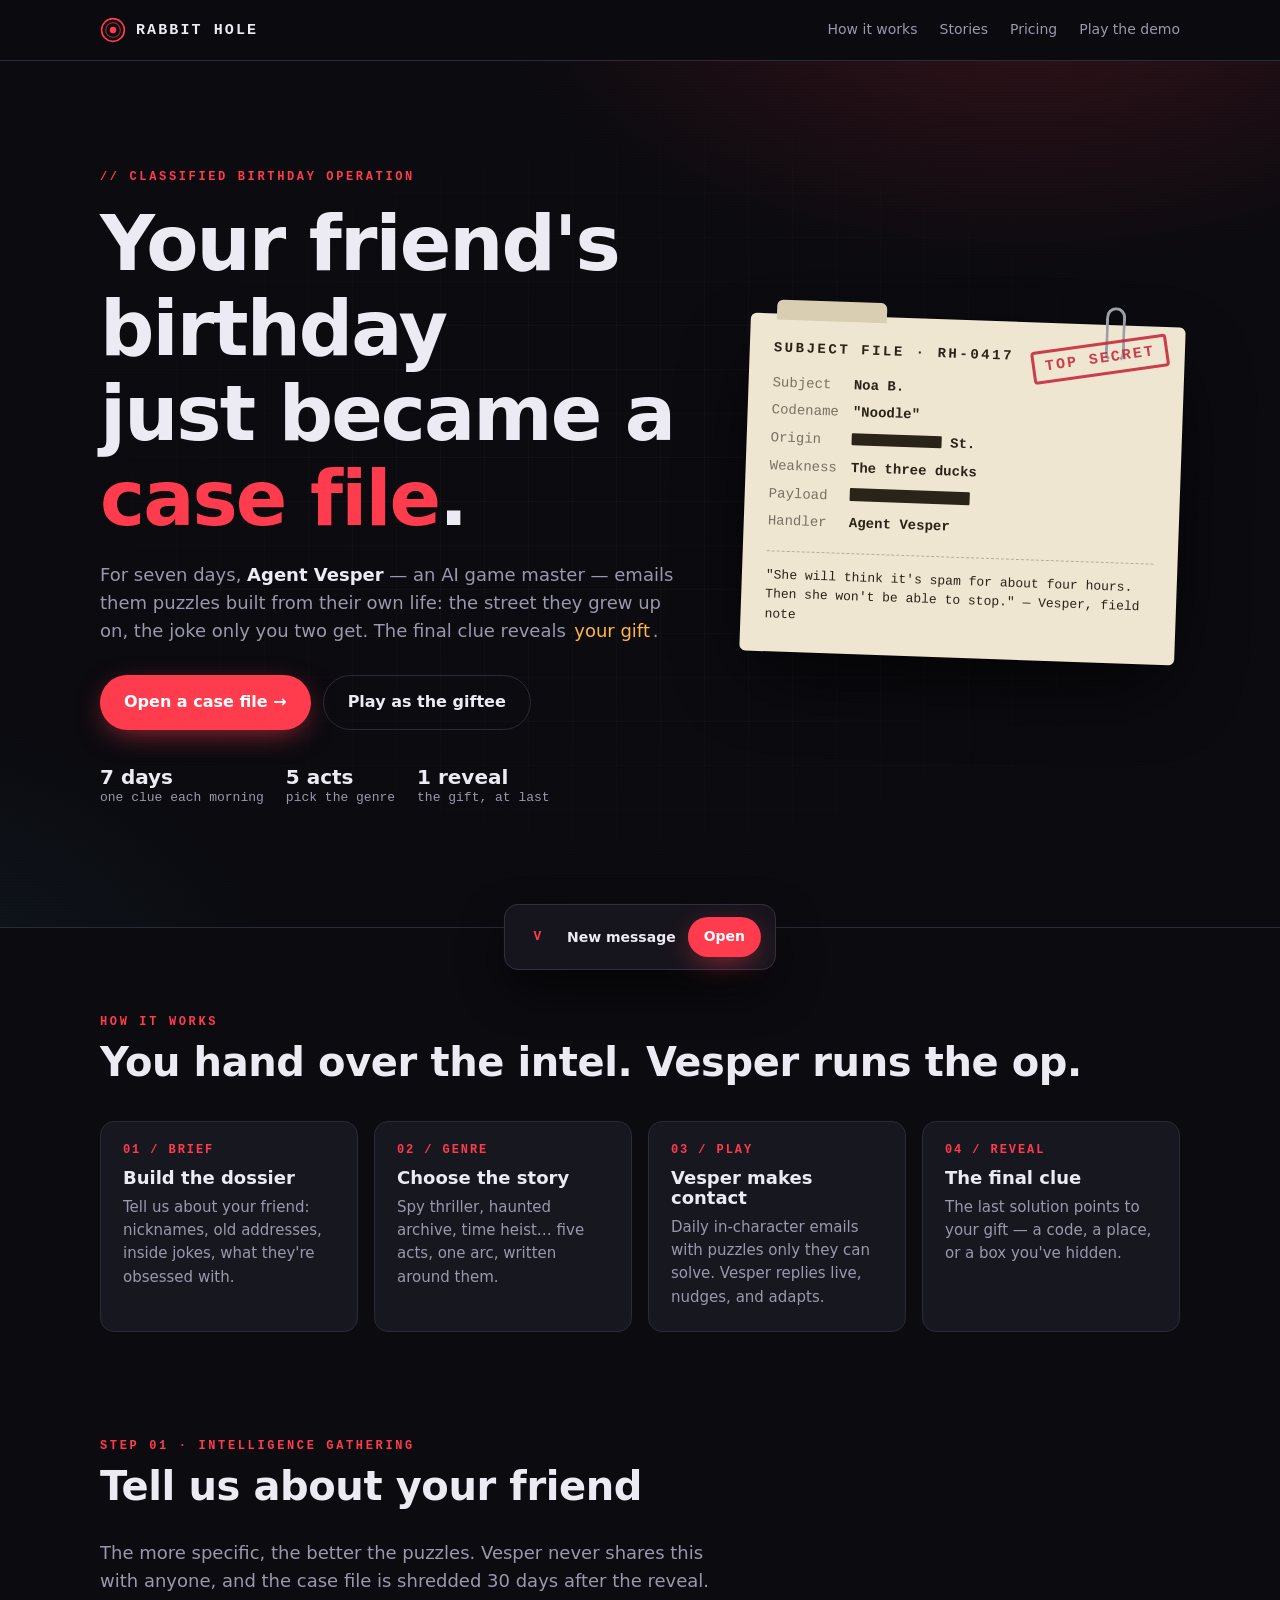
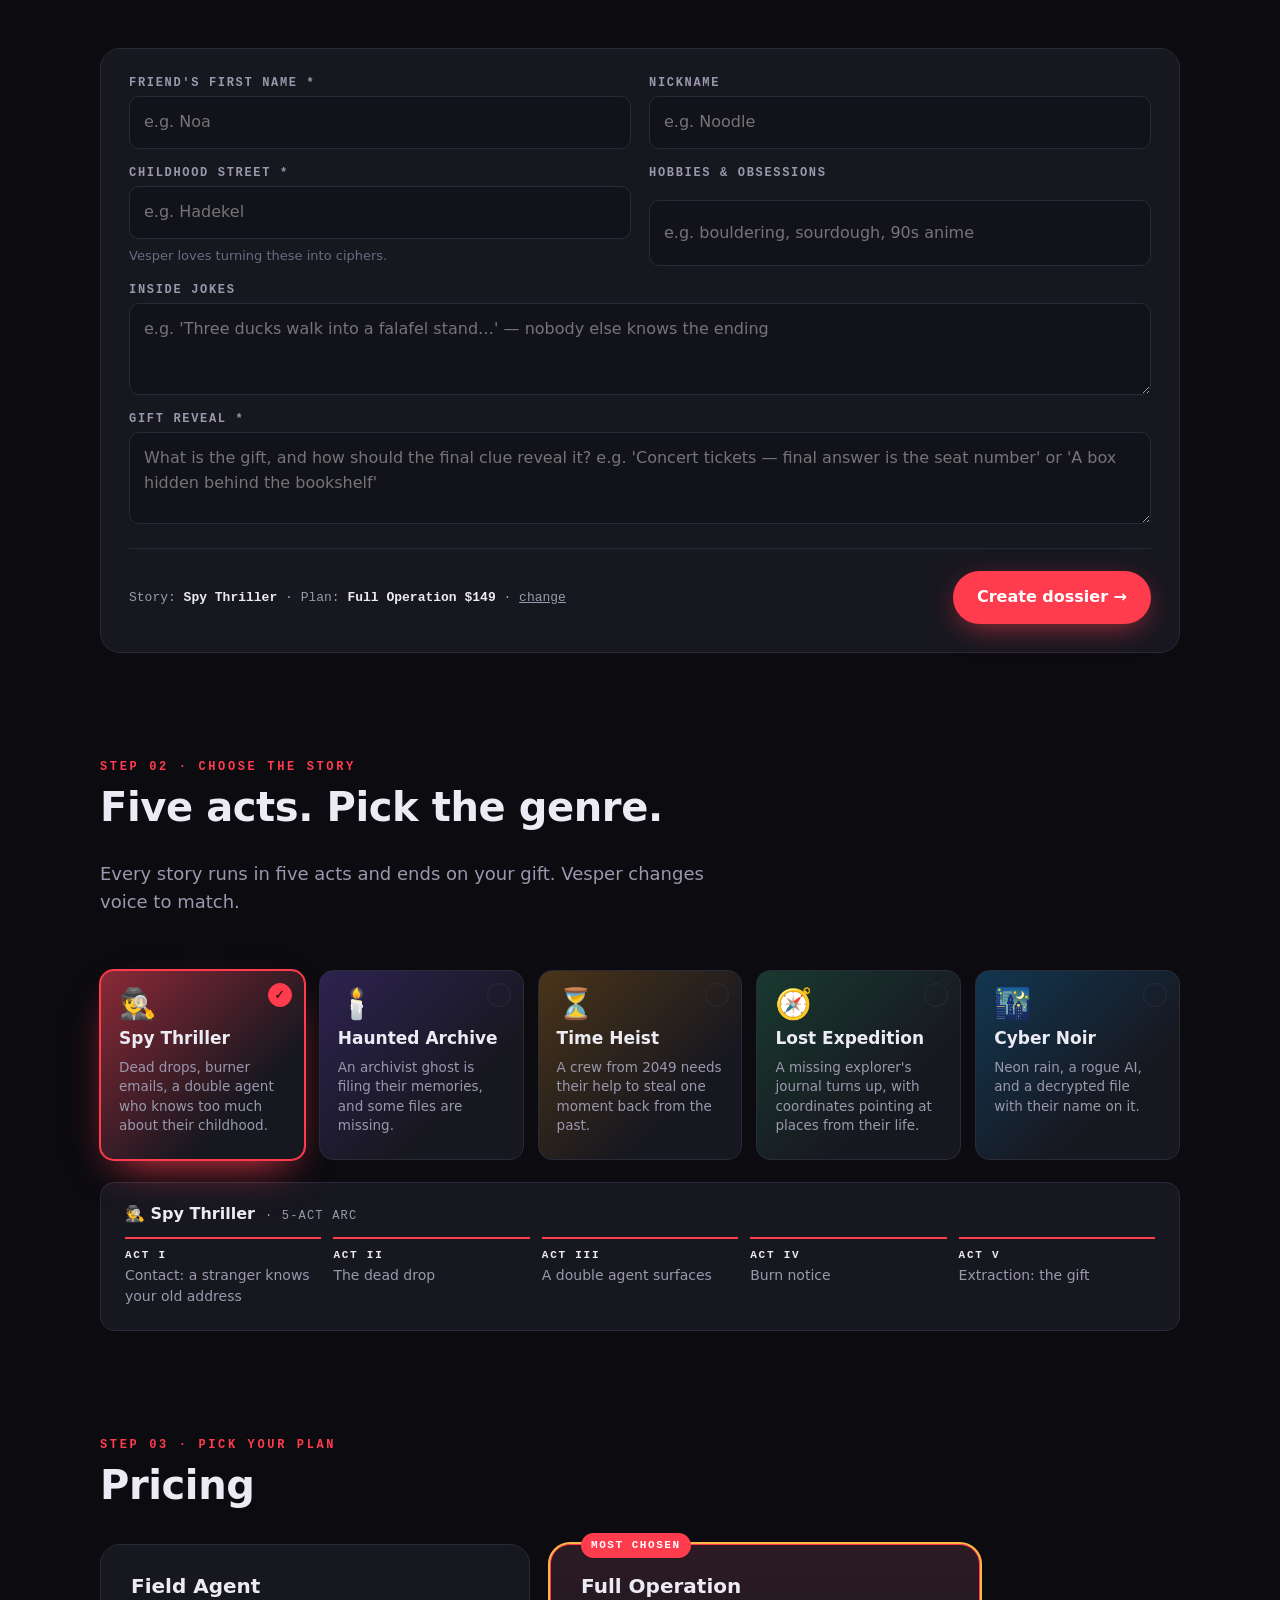
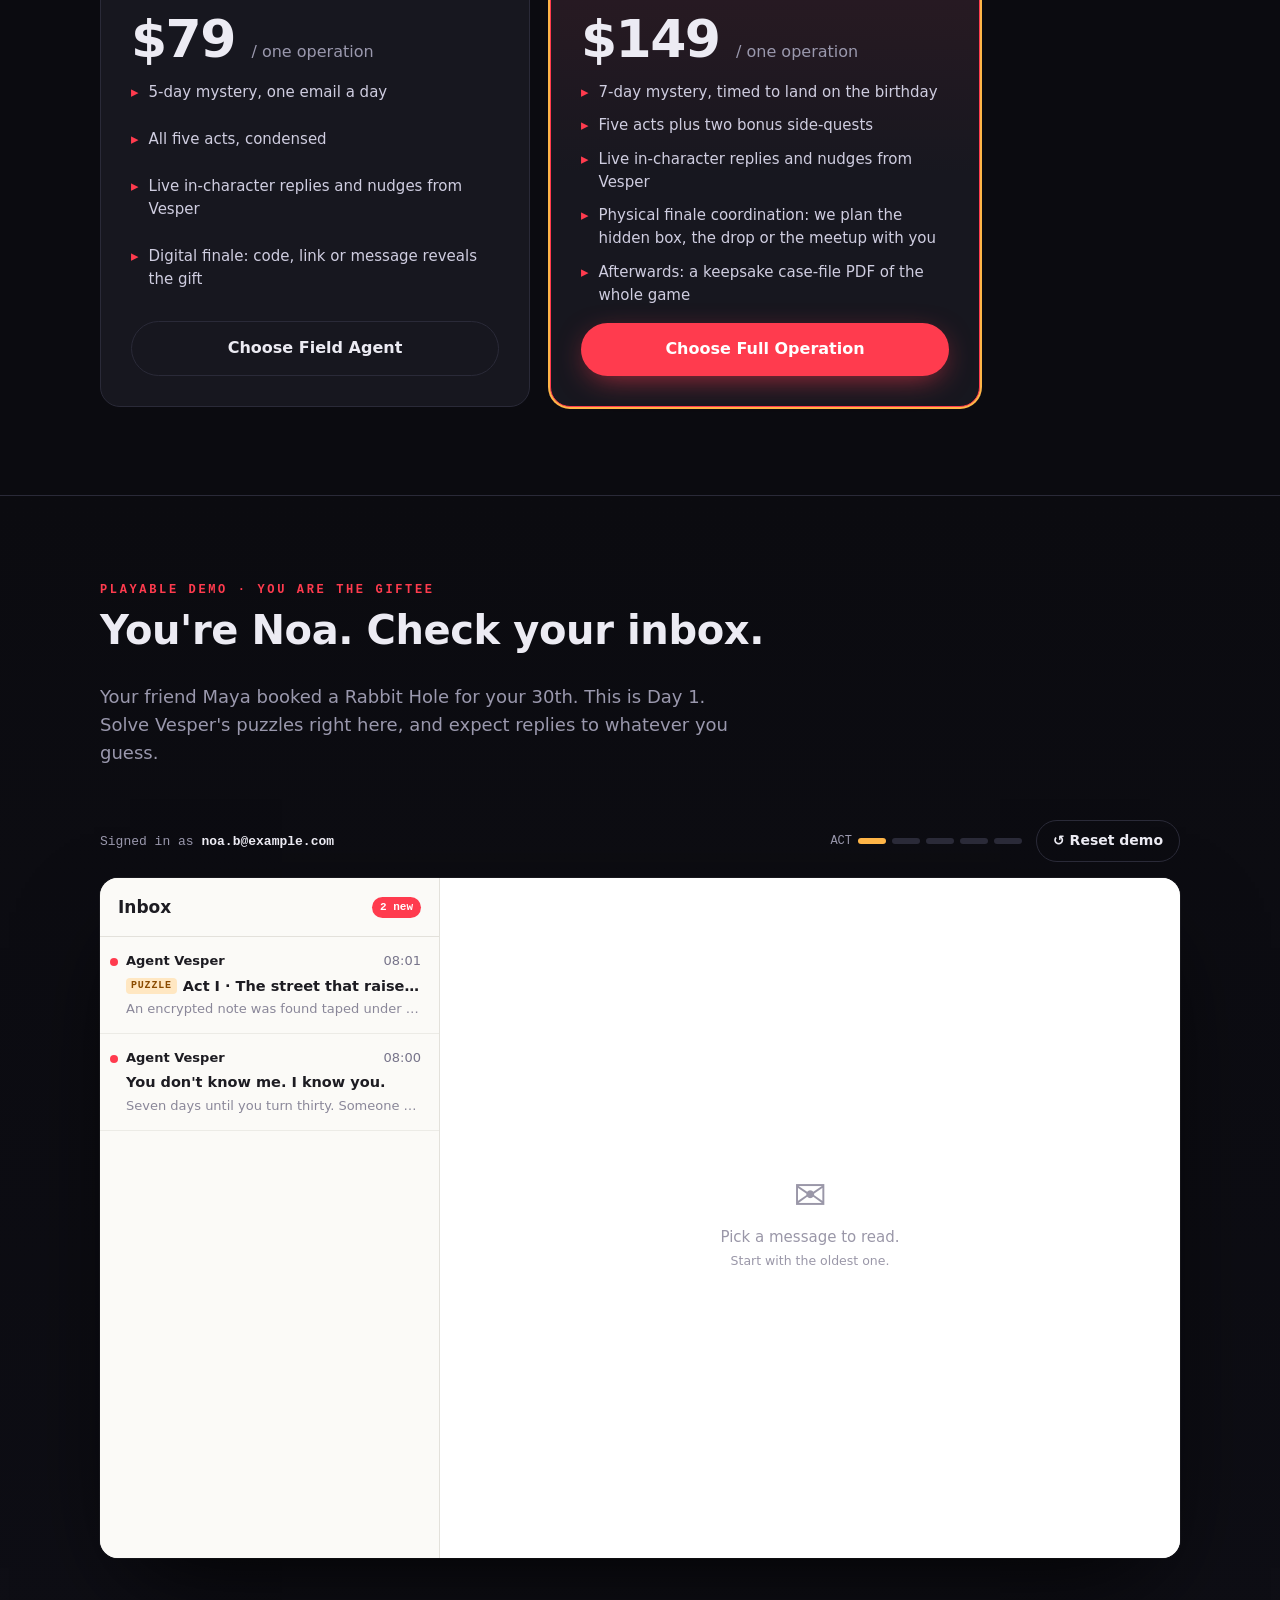
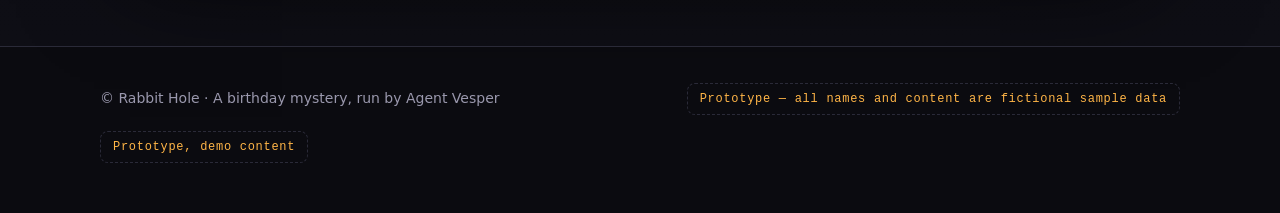
==== rabbit-hole/index.html @ b61c448e "Incubator prototypes" ====
<!DOCTYPE html>
<html lang="en">
<head>
<meta charset="utf-8">
<meta name="viewport" content="width=device-width, initial-scale=1">
<title>Rabbit Hole — A 7-day birthday mystery, run by Agent Vesper</title>
<meta name="description" content="A 7-day birthday mystery game, run live by an AI game master who builds puzzles from your friend's life. The last clue reveals the gift.">
<style>
  :root{
    --bg:#0b0b10; --bg2:#12121a; --panel:#17171f; --panel2:#1e1e29; --line:#2a2a38;
    --ink:#ecebf3; --muted:#9a98ad; --dim:#6c6a80;
    --red:#ff3b4e; --red2:#c71f33; --amber:#ffb547; --green:#3ee08f; --cyan:#59d5ff;
    --paper:#efe6d2; --paper-ink:#2a2318;
    --mono: ui-monospace, "SFMono-Regular", "Cascadia Mono", Menlo, Consolas, "Courier New", monospace;
    --type: "Courier New", Courier, ui-monospace, monospace;
    --sans: system-ui, -apple-system, "Segoe UI", Roboto, "Helvetica Neue", Arial, sans-serif;
    --serif: Georgia, "Times New Roman", serif;
    --r:14px;
  }
  *{box-sizing:border-box}
  html{scroll-behavior:smooth}
  body{margin:0;background:var(--bg);color:var(--ink);font:16px/1.55 var(--sans);-webkit-font-smoothing:antialiased}
  a{color:inherit}
  button,input,textarea,select{font:inherit;color:inherit}
  button{cursor:pointer}
  :focus-visible{outline:2px solid var(--amber);outline-offset:2px}
  .wrap{max-width:1120px;margin:0 auto;padding:0 20px}
  .eyebrow{font:600 12px/1 var(--mono);letter-spacing:.22em;text-transform:uppercase;color:var(--red)}
  h1,h2,h3{line-height:1.12;margin:0}
  h2{font-size:clamp(28px,4vw,40px);letter-spacing:-.01em}
  .lede{color:var(--muted);max-width:640px;font-size:18px}
  section{padding:88px 0}
  .sec-head{margin-bottom:36px;display:grid;gap:12px}

  /* nav */
  .nav{position:sticky;top:0;z-index:40;background:rgba(11,11,16,.82);backdrop-filter:blur(10px);border-bottom:1px solid var(--line)}
  .nav .wrap{display:flex;align-items:center;justify-content:space-between;height:60px;gap:16px}
  .logo{display:flex;align-items:center;gap:10px;font:700 15px/1 var(--mono);letter-spacing:.14em;text-transform:uppercase;text-decoration:none}
  .logo svg{flex:none}
  .nav-links{display:flex;gap:22px;font-size:14px;color:var(--muted)}
  .nav-links a{text-decoration:none}
  .nav-links a:hover{color:var(--ink)}
  @media (max-width:720px){.nav-links a:not(.keep){display:none}}

  /* buttons */
  .btn{display:inline-flex;align-items:center;gap:10px;border:0;border-radius:999px;padding:14px 24px;font-weight:650;text-decoration:none;transition:transform .15s, box-shadow .15s, background .15s}
  .btn-red{background:var(--red);color:#fff;box-shadow:0 8px 30px -8px rgba(255,59,78,.7)}
  .btn-red:hover{transform:translateY(-1px);background:#ff5263}
  .btn-ghost{background:transparent;border:1px solid var(--line);color:var(--ink)}
  .btn-ghost:hover{border-color:var(--muted)}
  .btn-sm{padding:9px 16px;font-size:14px}

  /* hero */
  .hero{position:relative;overflow:hidden;padding:110px 0 120px;border-bottom:1px solid var(--line);
    background:
      radial-gradient(900px 500px at 80% -10%, rgba(255,59,78,.18), transparent 60%),
      radial-gradient(700px 500px at -10% 110%, rgba(89,213,255,.08), transparent 60%),
      var(--bg)}
  .hero::before{content:"";position:absolute;inset:0;background-image:linear-gradient(rgba(255,255,255,.025) 1px,transparent 1px),linear-gradient(90deg,rgba(255,255,255,.025) 1px,transparent 1px);background-size:44px 44px;mask-image:radial-gradient(ellipse at center,#000 30%,transparent 75%);pointer-events:none}
  .hero::after{content:"";position:absolute;inset:0;background:repeating-linear-gradient(0deg,rgba(0,0,0,.18) 0 1px,transparent 1px 3px);pointer-events:none;opacity:.5}
  .hero .wrap{position:relative;z-index:1;display:grid;grid-template-columns:1.15fr .85fr;gap:56px;align-items:center}
  @media (max-width:880px){.hero .wrap{grid-template-columns:1fr}.hero{padding:70px 0 80px}}
  .hero h1{font-size:clamp(40px,6.4vw,76px);letter-spacing:-.025em;margin:18px 0 20px}
  .hero h1 em{font-style:normal;color:var(--red);position:relative}
  .redact{background:var(--ink);color:var(--ink);border-radius:2px;padding:0 .15em;transition:background .5s,color .5s}
  .redact.revealed{background:transparent;color:var(--amber)}
  .hero-cta{display:flex;flex-wrap:wrap;gap:12px;margin-top:30px}
  .hero-meta{display:flex;flex-wrap:wrap;gap:22px;margin-top:34px;font:13px/1.3 var(--mono);color:var(--muted)}
  .hero-meta b{display:block;color:var(--ink);font-size:20px;font-family:var(--sans)}

  .file{position:relative;background:var(--paper);color:var(--paper-ink);border-radius:6px;padding:26px 24px 28px;font-family:var(--type);transform:rotate(2deg);box-shadow:0 30px 80px -20px rgba(0,0,0,.8),0 0 0 1px rgba(0,0,0,.2)}
  .file::before{content:"";position:absolute;top:-14px;left:26px;width:110px;height:20px;background:#d9cdb2;border-radius:6px 6px 0 0}
  .file .stamp{position:absolute;top:18px;right:16px;border:3px solid var(--red2);color:var(--red2);font:800 15px/1 var(--mono);letter-spacing:.14em;padding:6px 10px;transform:rotate(-10deg);opacity:.85;border-radius:4px}
  .file h3{font:700 14px/1.2 var(--mono);letter-spacing:.18em;margin-bottom:16px}
  .file dl{margin:0;display:grid;grid-template-columns:auto 1fr;gap:6px 14px;font-size:14px}
  .file dt{opacity:.6}
  .file dd{margin:0;font-weight:700}
  .file .bar{display:inline-block;background:var(--paper-ink);height:.9em;vertical-align:-1px;border-radius:1px}
  .file .note{margin-top:18px;padding-top:14px;border-top:1px dashed rgba(0,0,0,.25);font-size:13px;line-height:1.5}
  .clip{position:absolute;top:-18px;right:60px;width:20px;height:56px;border:3px solid #9aa0a6;border-radius:10px;border-bottom-color:transparent}

  /* how */
  .steps{display:grid;grid-template-columns:repeat(4,1fr);gap:16px}
  @media (max-width:880px){.steps{grid-template-columns:1fr 1fr}}
  @media (max-width:520px){.steps{grid-template-columns:1fr}}
  .step{background:var(--panel);border:1px solid var(--line);border-radius:var(--r);padding:22px}
  .step .n{font:700 12px/1 var(--mono);color:var(--red);letter-spacing:.16em}
  .step h3{font-size:18px;margin:12px 0 8px}
  .step p{margin:0;color:var(--muted);font-size:15px}

  /* form */
  .dossier-grid{display:grid;grid-template-columns:1fr 1fr;gap:18px}
  @media (max-width:720px){.dossier-grid{grid-template-columns:1fr}}
  .field{display:grid;gap:7px}
  .field.full{grid-column:1/-1}
  .field label{font:600 12px/1 var(--mono);letter-spacing:.14em;text-transform:uppercase;color:var(--muted)}
  .field small{color:var(--dim);font-size:13px}
  .input,textarea.input{width:100%;background:var(--bg2);border:1px solid var(--line);border-radius:10px;padding:13px 14px;transition:border-color .15s,box-shadow .15s}
  textarea.input{resize:vertical;min-height:92px}
  .input:focus{outline:none;border-color:var(--red);box-shadow:0 0 0 3px rgba(255,59,78,.18)}
  .input.err{border-color:var(--amber)}
  .form-card{background:var(--panel);border:1px solid var(--line);border-radius:20px;padding:28px}
  .form-foot{display:flex;flex-wrap:wrap;gap:14px;align-items:center;justify-content:space-between;margin-top:24px;padding-top:22px;border-top:1px solid var(--line)}
  .form-foot .summary{font:13px/1.5 var(--mono);color:var(--muted)}
  .form-foot .summary b{color:var(--ink)}
  .form-error{color:var(--amber);font-size:14px;min-height:1em}

  .confirm{display:none;margin-top:22px;position:relative;background:var(--paper);color:var(--paper-ink);border-radius:10px;padding:28px;font-family:var(--type);box-shadow:0 20px 60px -20px rgba(0,0,0,.8)}
  .confirm.show{display:block;animation:drop .5s cubic-bezier(.2,1.4,.4,1)}
  @keyframes drop{from{opacity:0;transform:translateY(-12px) rotate(-1deg)}to{opacity:1;transform:none}}
  .confirm .stamp{position:absolute;top:22px;right:22px;border:3px solid #1d7a45;color:#1d7a45;font:800 14px/1 var(--mono);letter-spacing:.14em;padding:7px 10px;transform:rotate(-8deg);border-radius:4px;animation:stamp .45s .25s both cubic-bezier(.3,1.6,.5,1)}
  @keyframes stamp{from{opacity:0;transform:scale(2.2) rotate(-8deg)}to{opacity:1;transform:scale(1) rotate(-8deg)}}
  .confirm h3{font:700 20px/1.2 var(--type);margin-bottom:4px;padding-right:130px}
  .confirm .case{font:13px var(--mono);opacity:.7;margin-bottom:18px}
  .confirm dl{display:grid;grid-template-columns:150px 1fr;gap:8px 16px;margin:0;font-size:15px}
  @media (max-width:520px){.confirm dl{grid-template-columns:1fr}.confirm dt{margin-top:6px}.confirm h3{padding-right:0;margin-top:46px}}
  .confirm dt{opacity:.6}
  .confirm dd{margin:0;font-weight:700;word-break:break-word}
  .confirm .cipher{font:700 18px var(--mono);letter-spacing:.2em;background:#2a2318;color:var(--paper);padding:2px 8px;border-radius:3px}
  .confirm .vesper{margin-top:18px;padding-top:14px;border-top:1px dashed rgba(0,0,0,.3);font-style:italic}

  /* themes */
  .themes{display:grid;grid-template-columns:repeat(5,1fr);gap:14px}
  @media (max-width:980px){.themes{grid-template-columns:repeat(3,1fr)}}
  @media (max-width:600px){.themes{grid-template-columns:1fr 1fr}}
  .theme{position:relative;text-align:left;background:var(--panel);border:1px solid var(--line);border-radius:var(--r);padding:18px;min-height:190px;display:flex;flex-direction:column;gap:10px;overflow:hidden;transition:transform .18s,border-color .18s,box-shadow .18s}
  .theme::before{content:"";position:absolute;inset:0;background:var(--g);opacity:.22;transition:opacity .2s}
  .theme > *{position:relative}
  .theme:hover{transform:translateY(-3px);border-color:#44445a}
  .theme:hover::before{opacity:.36}
  .theme .ico{font-size:30px;line-height:1}
  .theme h3{font-size:17px}
  .theme p{margin:0;font-size:13.5px;color:var(--muted);line-height:1.45}
  .theme .check{position:absolute;top:12px;right:12px;width:24px;height:24px;border-radius:50%;border:1.5px solid var(--line);display:grid;place-items:center;font-size:13px;color:transparent;transition:.2s}
  .theme[aria-pressed="true"]{border-color:var(--c);box-shadow:0 0 0 1px var(--c),0 18px 40px -18px var(--c)}
  .theme[aria-pressed="true"]::before{opacity:.5}
  .theme[aria-pressed="true"] .check{background:var(--c);border-color:var(--c);color:#0b0b10}
  .acts{margin-top:22px;background:var(--panel);border:1px solid var(--line);border-radius:var(--r);padding:22px 24px}
  .acts h3{font-size:16px;margin-bottom:14px;display:flex;gap:10px;align-items:baseline;flex-wrap:wrap}
  .acts h3 span{font:12px var(--mono);color:var(--muted);letter-spacing:.1em}
  .acts ol{margin:0;padding:0;list-style:none;display:grid;grid-template-columns:repeat(5,1fr);gap:12px;counter-reset:a}
  @media (max-width:880px){.acts ol{grid-template-columns:1fr}}
  .acts li{counter-increment:a;font-size:14px;color:var(--muted);border-top:2px solid var(--c,var(--red));padding-top:10px}
  .acts li::before{content:"ACT " counter(a, upper-roman);display:block;font:700 11px var(--mono);letter-spacing:.16em;color:var(--ink);margin-bottom:4px}

  /* pricing */
  .tiers{display:grid;grid-template-columns:1fr 1fr;gap:20px;max-width:880px}
  @media (max-width:720px){.tiers{grid-template-columns:1fr}}
  .tier{position:relative;background:var(--panel);border:1px solid var(--line);border-radius:20px;padding:30px;display:flex;flex-direction:column;gap:16px}
  .tier.featured{border-color:var(--red);background:linear-gradient(180deg,rgba(255,59,78,.09),transparent 50%),var(--panel)}
  .tier .badge{position:absolute;top:-12px;left:30px;background:var(--red);color:#fff;font:700 11px/1 var(--mono);letter-spacing:.14em;padding:7px 10px;border-radius:999px}
  .tier h3{font-size:20px}
  .price{font-size:52px;font-weight:800;letter-spacing:-.03em;line-height:1}
  .price small{font-size:16px;color:var(--muted);font-weight:500;letter-spacing:0}
  .tier ul{margin:0;padding:0;list-style:none;display:grid;gap:10px;font-size:15px;flex:1}
  .tier li{display:flex;gap:10px;color:#cfcde0}
  .tier li::before{content:"▸";color:var(--red)}
  .tier.selected{box-shadow:0 0 0 2px var(--amber)}
  .tier .btn{justify-content:center}

  /* demo */
  .demo{background:linear-gradient(180deg,var(--bg),#0e0e15);border-top:1px solid var(--line)}
  .demo-bar{display:flex;flex-wrap:wrap;gap:12px;align-items:center;justify-content:space-between;margin-bottom:16px}
  .demo-bar .who{font:13px var(--mono);color:var(--muted)}
  .demo-bar .who b{color:var(--ink)}
  .progress{display:flex;gap:6px;align-items:center;font:12px var(--mono);color:var(--muted)}
  .progress i{width:28px;height:6px;border-radius:3px;background:var(--line);display:block}
  .progress i.on{background:var(--green)}
  .progress i.cur{background:var(--amber);animation:pulse 1.4s infinite}
  @keyframes pulse{50%{opacity:.4}}

  .mail{display:grid;grid-template-columns:340px 1fr;height:680px;background:#f6f5f2;color:#1d1c22;border-radius:18px;overflow:hidden;box-shadow:0 40px 100px -30px rgba(0,0,0,.9),0 0 0 1px rgba(255,255,255,.06)}
  .mail-side{border-right:1px solid #e3e1db;display:flex;flex-direction:column;min-height:0;background:#fbfaf7}
  .mail-top{display:flex;align-items:center;justify-content:space-between;padding:16px 18px;border-bottom:1px solid #e3e1db}
  .mail-top b{font-size:17px}
  .pill{font:700 11px/1 var(--mono);background:var(--red);color:#fff;padding:5px 8px;border-radius:999px}
  .pill.zero{background:#d9d6cf;color:#6b6879}
  .mail-list{list-style:none;margin:0;padding:0;overflow-y:auto;flex:1}
  .mail-item{display:block;width:100%;text-align:left;background:none;border:0;border-bottom:1px solid #ecebe6;padding:14px 18px 14px 26px;position:relative}
  .mail-item:hover{background:#f1efea}
  .mail-item.active{background:#ece9ff}
  .mail-item.unread::before{content:"";position:absolute;left:10px;top:21px;width:8px;height:8px;border-radius:50%;background:var(--red)}
  .mail-item .row{display:flex;justify-content:space-between;gap:8px;font-size:13px;color:#77748a}
  .mail-item .from{font-weight:600;color:#1d1c22}
  .mail-item.unread .from,.mail-item.unread .subj{font-weight:800}
  .mail-item .subj{font-size:14.5px;margin:3px 0 2px;color:#1d1c22;display:flex;align-items:center;min-width:0}
  .mail-item .subj span:last-child{white-space:nowrap;overflow:hidden;text-overflow:ellipsis;min-width:0}
  .mail-item .prev{font-size:13px;color:#8a8799;white-space:nowrap;overflow:hidden;text-overflow:ellipsis}
  .mail-item .tag{flex:none;display:inline-block;font:700 10px/1 var(--mono);letter-spacing:.08em;padding:3px 5px;border-radius:4px;margin-right:6px;vertical-align:1px}
  .tag.t-puzzle{background:#ffe7c2;color:#8a4b00}
  .tag.t-solved{background:#d2f6e2;color:#11663c}
  .tag.t-reply{background:#e5e3ee;color:#5a5770}
  .mail-item.new{animation:slidein .5s ease}
  @keyframes slidein{from{opacity:0;transform:translateX(-14px);background:#fff4d6}to{opacity:1}}
  .typing{padding:12px 18px;font-size:13px;color:#77748a;display:none;align-items:center;gap:8px;border-bottom:1px solid #ecebe6;background:#fff8e6}
  .typing.show{display:flex}
  .dots span{display:inline-block;width:5px;height:5px;margin:0 1px;border-radius:50%;background:#77748a;animation:bob 1s infinite}
  .dots span:nth-child(2){animation-delay:.15s}.dots span:nth-child(3){animation-delay:.3s}
  @keyframes bob{50%{transform:translateY(-4px)}}

  .mail-read{overflow-y:auto;min-height:0;position:relative;background:#fff}
  .mail-empty{height:100%;display:grid;place-items:center;color:#9a97a8;text-align:center;padding:30px;font-size:15px}
  .msg{padding:28px 34px 40px;max-width:720px}
  @media (max-width:520px){.msg{padding:20px 18px 32px}}
  .back{display:none;background:none;border:0;padding:12px 16px 0;color:#5a43d6;font-weight:600;font-size:15px}
  .msg h3{font-size:22px;margin-bottom:14px;letter-spacing:-.01em}
  .msg-head{display:flex;gap:12px;align-items:center;padding-bottom:16px;border-bottom:1px solid #ecebe6;margin-bottom:20px}
  .avatar{flex:none;width:42px;height:42px;border-radius:50%;display:grid;place-items:center;background:#16151d;color:var(--red);font:800 16px var(--mono)}
  .avatar.me{background:#d9e8ff;color:#2a4a8a}
  .msg-head .meta{font-size:13px;color:#77748a;line-height:1.4}
  .msg-head .meta b{color:#1d1c22;font-size:15px}
  .msg-body{font-size:16px;line-height:1.65;color:#2b2a33}
  .msg-body p{margin:0 0 14px}
  .msg-body .sig{margin-top:22px;font-family:var(--type);color:#16151d}
  .msg-body .sig small{display:block;color:#8a8799;font-family:var(--mono);font-size:11px;letter-spacing:.1em;margin-top:2px}
  .quote{border-left:3px solid #d9d6cf;padding:4px 0 4px 14px;color:#6b6879;font-size:14px;margin:0 0 18px}

  .puzzle{margin:22px 0;border-radius:14px;background:#16151d;color:var(--ink);padding:22px;position:relative;overflow:hidden}
  .puzzle::after{content:"";position:absolute;inset:0;background:repeating-linear-gradient(0deg,rgba(255,255,255,.025) 0 1px,transparent 1px 3px);pointer-events:none}
  .puzzle .lbl{font:700 11px/1 var(--mono);letter-spacing:.2em;color:var(--red);margin-bottom:14px}
  .cipher-text{font:800 clamp(26px,6vw,40px)/1 var(--mono);letter-spacing:.24em;color:var(--amber);text-align:center;padding:18px 0;text-shadow:0 0 18px rgba(255,181,71,.35);word-break:break-all}
  .alpha{display:grid;grid-template-columns:repeat(13,1fr);gap:3px;margin:8px 0 2px;font:12px/1 var(--mono)}
  .alpha span{display:grid;place-items:center;background:#22212c;border-radius:4px;padding:6px 0;color:#bdbbd0}
  .alpha span.k{background:#3a2a10;color:var(--amber)}
  .clue-list{margin:0;padding:0;list-style:none;display:grid;gap:10px;font-size:14.5px;color:#d6d4e4;position:relative;z-index:1}
  .clue-list li{display:grid;grid-template-columns:30px 1fr;gap:6px}
  .clue-list li b{font-family:var(--mono);color:var(--amber)}
  .answer{display:flex;gap:10px;margin-top:18px;position:relative;z-index:1;flex-wrap:wrap}
  .answer input{flex:1;min-width:160px;background:#0b0b10;border:1px solid #33323f;border-radius:10px;padding:13px 14px;font:700 18px var(--mono);letter-spacing:.14em;text-transform:uppercase;color:var(--ink)}
  .answer input:focus{outline:none;border-color:var(--amber)}
  .answer .btn{padding:12px 20px}
  .puzzle .tools{display:flex;gap:10px;margin-top:12px;position:relative;z-index:1;flex-wrap:wrap}
  .linkbtn{background:none;border:1px dashed #44435a;color:#bdbbd0;border-radius:8px;padding:7px 11px;font:12px var(--mono);letter-spacing:.06em}
  .linkbtn:hover{border-color:var(--amber);color:var(--amber)}
  .hint{display:none;margin-top:12px;font-size:14px;color:#d6d4e4;background:#22212c;border-left:3px solid var(--amber);padding:10px 12px;border-radius:0 8px 8px 0;position:relative;z-index:1}
  .hint.show{display:block;animation:drop .3s ease}
  .shake{animation:shake .4s}
  @keyframes shake{20%,60%{transform:translateX(-7px)}40%,80%{transform:translateX(7px)}}
  .solved-banner{display:flex;align-items:center;gap:10px;margin-top:16px;padding:12px 14px;background:rgba(62,224,143,.12);border:1px solid rgba(62,224,143,.4);border-radius:10px;color:var(--green);font:700 14px var(--mono);letter-spacing:.06em;position:relative;z-index:1}

  .lock{display:flex;justify-content:center;gap:10px;margin:14px 0 4px;position:relative;z-index:1}
  .dial{display:flex;flex-direction:column;align-items:center;gap:4px}
  .dial button{width:52px;height:30px;border-radius:8px;border:1px solid #33323f;background:#22212c;color:#bdbbd0;font-size:13px}
  .dial button:hover{border-color:var(--amber);color:var(--amber)}
  .dial input{width:52px;height:64px;border-radius:10px;border:1px solid #44435a;background:linear-gradient(#0b0b10,#1a1922 50%,#0b0b10);text-align:center;font:800 32px var(--mono);color:var(--amber)}
  .dial input:focus{outline:none;border-color:var(--amber)}
  .lock-wrap.open .dial input{color:var(--green);border-color:var(--green)}

  .teaser{margin:22px 0 4px;border-radius:16px;padding:26px;text-align:center;color:#fff;background:radial-gradient(400px 200px at 50% 0,rgba(255,59,78,.35),transparent 70%),#16151d;position:relative;overflow:hidden}
  .teaser .lbl{font:700 11px var(--mono);letter-spacing:.24em;color:var(--red)}
  .teaser h4{font-size:24px;margin:10px 0 4px}
  .teaser p{color:#bdbbd0;margin:0 0 16px;font-size:15px}
  .count{display:flex;justify-content:center;gap:10px}
  .count div{background:#0b0b10;border:1px solid #33323f;border-radius:10px;padding:10px 0;width:74px}
  .count b{display:block;font:800 30px/1 var(--mono);color:var(--amber)}
  .count small{font:10px var(--mono);letter-spacing:.16em;color:#8a8799}
  .teaser .locked{margin-top:16px;font:12px var(--mono);color:#8a8799;letter-spacing:.08em}

  .toast{position:fixed;left:50%;bottom:22px;transform:translate(-50%,140%);z-index:60;background:#16151d;color:var(--ink);border:1px solid #33323f;border-radius:14px;padding:12px 14px 12px 16px;display:flex;align-items:center;gap:12px;box-shadow:0 20px 50px -10px rgba(0,0,0,.8);transition:transform .35s cubic-bezier(.2,1.2,.4,1);max-width:calc(100% - 32px)}
  .toast.show{transform:translate(-50%,0)}
  .toast .avatar{width:34px;height:34px;font-size:13px}
  .toast div{font-size:14px;line-height:1.35}
  .toast div small{display:block;color:var(--muted);font-size:12px}

  @media (max-width:820px){
    .mail{grid-template-columns:1fr;height:640px}
    .mail .mail-read{display:none}
    .mail.reading .mail-side{display:none}
    .mail.reading .mail-read{display:block}
    .back{display:block}
  }

  footer{border-top:1px solid var(--line);padding:36px 0 50px;color:var(--muted);font-size:14px}
  footer .wrap{display:flex;flex-wrap:wrap;gap:16px;justify-content:space-between;align-items:center}
  footer .proto{font:12px var(--mono);letter-spacing:.06em;border:1px dashed var(--line);padding:8px 12px;border-radius:8px;color:var(--amber)}
  .sr{position:absolute;width:1px;height:1px;overflow:hidden;clip:rect(0 0 0 0);white-space:nowrap}
  @media (prefers-reduced-motion:reduce){*{animation:none!important;transition:none!important}html{scroll-behavior:auto}}
</style>
</head>
<body>

<nav class="nav" aria-label="Main">
  <div class="wrap">
    <a href="#top" class="logo" aria-label="Rabbit Hole home">
      <svg width="26" height="26" viewBox="0 0 32 32" aria-hidden="true"><circle cx="16" cy="16" r="14" fill="none" stroke="#ff3b4e" stroke-width="2"/><circle cx="16" cy="16" r="9" fill="none" stroke="#ff3b4e" stroke-width="1.5" opacity=".6"/><circle cx="16" cy="16" r="4" fill="#ff3b4e"/></svg>
      Rabbit Hole
    </a>
    <div class="nav-links">
      <a href="#how">How it works</a>
      <a href="#themes">Stories</a>
      <a href="#pricing">Pricing</a>
      <a href="#demo" class="keep">Play the demo</a>
    </div>
  </div>
</nav>

<header class="hero" id="top">
  <div class="wrap">
    <div>
      <div class="eyebrow">// Classified birthday operation</div>
      <h1>Your friend's birthday<br>just became a <em>case file</em>.</h1>
      <p class="lede">For seven days, <b style="color:var(--ink)">Agent Vesper</b> — an AI game master — emails them puzzles built from their own life: the street they grew up on, the joke only you two get. The final clue reveals <span class="redact" id="redact">your gift</span>.</p>
      <div class="hero-cta">
        <a href="#dossier" class="btn btn-red">Open a case file →</a>
        <a href="#demo" class="btn btn-ghost">Play as the giftee</a>
      </div>
      <div class="hero-meta">
        <div><b>7 days</b>one clue each morning</div>
        <div><b>5 acts</b>pick the genre</div>
        <div><b>1 reveal</b>the gift, at last</div>
      </div>
    </div>
    <div aria-hidden="true">
      <div class="file">
        <div class="clip"></div>
        <div class="stamp">TOP SECRET</div>
        <h3>SUBJECT FILE · RH-0417</h3>
        <dl>
          <dt>Subject</dt><dd>Noa B.</dd>
          <dt>Codename</dt><dd>"Noodle"</dd>
          <dt>Origin</dt><dd><span class="bar" style="width:90px"></span> St.</dd>
          <dt>Weakness</dt><dd>The three ducks</dd>
          <dt>Payload</dt><dd><span class="bar" style="width:120px"></span></dd>
          <dt>Handler</dt><dd>Agent Vesper</dd>
        </dl>
        <div class="note">"She will think it's spam for about four hours. Then she won't be able to stop." — Vesper, field note</div>
      </div>
    </div>
  </div>
</header>

<main>
<section id="how">
  <div class="wrap">
    <div class="sec-head">
      <div class="eyebrow">How it works</div>
      <h2>You hand over the intel. Vesper runs the op.</h2>
    </div>
    <div class="steps">
      <div class="step"><div class="n">01 / BRIEF</div><h3>Build the dossier</h3><p>Tell us about your friend: nicknames, old addresses, inside jokes, what they're obsessed with.</p></div>
      <div class="step"><div class="n">02 / GENRE</div><h3>Choose the story</h3><p>Spy thriller, haunted archive, time heist… five acts, one arc, written around them.</p></div>
      <div class="step"><div class="n">03 / PLAY</div><h3>Vesper makes contact</h3><p>Daily in-character emails with puzzles only they can solve. Vesper replies live, nudges, and adapts.</p></div>
      <div class="step"><div class="n">04 / REVEAL</div><h3>The final clue</h3><p>The last solution points to your gift — a code, a place, or a box you've hidden.</p></div>
    </div>
  </div>
</section>

<section id="dossier" style="padding-top:20px">
  <div class="wrap">
    <div class="sec-head">
      <div class="eyebrow">Step 01 · Intelligence gathering</div>
      <h2>Tell us about your friend</h2>
      <p class="lede">The more specific, the better the puzzles. Vesper never shares this with anyone, and the case file is shredded 30 days after the reveal.</p>
    </div>
    <form class="form-card" id="dossierForm" novalidate>
      <div class="dossier-grid">
        <div class="field">
          <label for="f-name">Friend's first name *</label>
          <input class="input" id="f-name" name="name" placeholder="e.g. Noa" autocomplete="off" required>
        </div>
        <div class="field">
          <label for="f-nick">Nickname</label>
          <input class="input" id="f-nick" name="nick" placeholder="e.g. Noodle" autocomplete="off">
        </div>
        <div class="field">
          <label for="f-street">Childhood street *</label>
          <input class="input" id="f-street" name="street" placeholder="e.g. Hadekel" autocomplete="off" required>
          <small>Vesper loves turning these into ciphers.</small>
        </div>
        <div class="field">
          <label for="f-hobbies">Hobbies &amp; obsessions</label>
          <input class="input" id="f-hobbies" name="hobbies" placeholder="e.g. bouldering, sourdough, 90s anime" autocomplete="off">
        </div>
        <div class="field full">
          <label for="f-jokes">Inside jokes</label>
          <textarea class="input" id="f-jokes" name="jokes" placeholder="e.g. 'Three ducks walk into a falafel stand…' — nobody else knows the ending"></textarea>
        </div>
        <div class="field full">
          <label for="f-gift">Gift reveal *</label>
          <textarea class="input" id="f-gift" name="gift" placeholder="What is the gift, and how should the final clue reveal it? e.g. 'Concert tickets — final answer is the seat number' or 'A box hidden behind the bookshelf'" required></textarea>
        </div>
      </div>
      <div class="form-foot">
        <div class="summary" id="formSummary">Story: <b>Spy Thriller</b> · Plan: <b>Full Operation $149</b></div>
        <div style="display:flex;gap:12px;align-items:center;flex-wrap:wrap">
          <span class="form-error" id="formError" role="alert"></span>
          <button class="btn btn-red" type="submit">Create dossier →</button>
        </div>
      </div>
    </form>
    <div class="confirm" id="confirm" role="status" aria-live="polite" tabindex="-1">
      <div class="stamp">DOSSIER CREATED</div>
      <h3 id="c-title">Subject file opened</h3>
      <div class="case" id="c-case">Case #RH-0000</div>
      <dl>
        <dt>Subject</dt><dd id="c-name"></dd>
        <dt>Codename</dt><dd id="c-nick"></dd>
        <dt>Story</dt><dd id="c-theme"></dd>
        <dt>Plan</dt><dd id="c-tier"></dd>
        <dt>Act I cipher (preview)</dt><dd><span class="cipher" id="c-cipher"></span></dd>
        <dt>Final reveal</dt><dd id="c-gift"></dd>
      </dl>
      <div class="vesper" id="c-vesper"></div>
    </div>
  </div>
</section>

<section id="themes" style="padding-top:20px">
  <div class="wrap">
    <div class="sec-head">
      <div class="eyebrow">Step 02 · Choose the story</div>
      <h2>Five acts. Pick the genre.</h2>
      <p class="lede">Every story runs in five acts and ends on your gift. Vesper changes voice to match.</p>
    </div>
    <div class="themes" id="themeGrid" role="group" aria-label="Story theme"></div>
    <div class="acts" id="acts"></div>
  </div>
</section>

<section id="pricing" style="padding-top:20px">
  <div class="wrap">
    <div class="sec-head">
      <div class="eyebrow">Step 03 · Pick your plan</div>
      <h2>Pricing</h2>
    </div>
    <div class="tiers">
      <div class="tier" data-tier="field">
        <h3>Field Agent</h3>
        <div class="price">$79 <small>/ one operation</small></div>
        <ul>
          <li>5-day mystery, one email a day</li>
          <li>All five acts, condensed</li>
          <li>Live in-character replies and nudges from Vesper</li>
          <li>Digital finale: code, link or message reveals the gift</li>
        </ul>
        <button class="btn btn-ghost" type="button" data-pick="field">Choose Field Agent</button>
      </div>
      <div class="tier featured selected" data-tier="full">
        <div class="badge">MOST CHOSEN</div>
        <h3>Full Operation</h3>
        <div class="price">$149 <small>/ one operation</small></div>
        <ul>
          <li>7-day mystery, timed to land on the birthday</li>
          <li>Five acts plus two bonus side-quests</li>
          <li>Live in-character replies and nudges from Vesper</li>
          <li>Physical finale coordination: we plan the hidden box, the drop or the meetup with you</li>
          <li>Afterwards: a keepsake case-file PDF of the whole game</li>
        </ul>
        <button class="btn btn-red" type="button" data-pick="full">Choose Full Operation</button>
      </div>
    </div>
  </div>
</section>

<section class="demo" id="demo">
  <div class="wrap">
    <div class="sec-head">
      <div class="eyebrow">Playable demo · You are the giftee</div>
      <h2>You're Noa. Check your inbox.</h2>
      <p class="lede">Your friend Maya booked a Rabbit Hole for your 30th. This is Day 1. Solve Vesper's puzzles right here, and expect replies to whatever you guess.</p>
    </div>
    <div class="demo-bar">
      <div class="who">Signed in as <b>noa.b@example.com</b></div>
      <div style="display:flex;gap:14px;align-items:center;flex-wrap:wrap">
        <div class="progress" aria-label="Progress"><span>ACT</span><i id="p1"></i><i id="p2"></i><i id="p3"></i><i id="p4"></i><i id="p5"></i></div>
        <button class="btn btn-ghost btn-sm" id="resetBtn" type="button">↺ Reset demo</button>
      </div>
    </div>

    <div class="mail" id="mail">
      <aside class="mail-side">
        <div class="mail-top"><b>Inbox</b><span class="pill" id="unread">0</span></div>
        <div class="typing" id="typing" aria-live="polite"><span class="dots"><span></span><span></span><span></span></span> <span>Agent Vesper is writing…</span></div>
        <ul class="mail-list" id="mailList"></ul>
      </aside>
      <div class="mail-read" id="mailRead" aria-live="polite">
        <div class="mail-empty"><div><div style="font-size:40px">✉︎</div>Pick a message to read.<br><small>Start with the oldest one.</small></div></div>
      </div>
    </div>
  </div>
</section>
</main>

<div class="toast" id="toast" role="status" aria-live="polite">
  <div class="avatar">V</div>
  <div><b id="toastTitle">New message</b><small id="toastSub"></small></div>
  <button class="btn btn-red btn-sm" id="toastOpen" type="button">Open</button>
</div>

<footer>
  <div class="wrap">
    <div>© Rabbit Hole · A birthday mystery, run by Agent Vesper</div>
    <div class="proto">Prototype — all names and content are fictional sample data</div>
    <div class="proto">Prototype, demo content</div>
  </div>
</footer>

<script>
(() => {
  "use strict";
  const $ = (s, el = document) => el.querySelector(s);
  const $$ = (s, el = document) => [...el.querySelectorAll(s)];
  const esc = s => String(s).replace(/[&<>"']/g, c => ({"&":"&amp;","<":"&lt;",">":"&gt;",'"':"&quot;","'":"&#39;"}[c]));
  const norm = s => String(s).toUpperCase().replace(/[^A-Z0-9]/g, "");

  // Hero: un-redact the gift line after a beat
  setTimeout(() => { const r = $("#redact"); r.classList.add("revealed"); }, 1800);

  /* ---------------- Buyer flow ---------------- */
  const THEMES = [
    { id:"spy", name:"Spy Thriller", ico:"🕵️", c:"#ff3b4e", g:"linear-gradient(135deg,#ff3b4e,transparent 70%)",
      blurb:"Dead drops, burner emails, a double agent who knows too much about their childhood.",
      acts:["Contact: a stranger knows your old address","The dead drop","A double agent surfaces","Burn notice","Extraction: the gift"] },
    { id:"haunted", name:"Haunted Archive", ico:"🕯️", c:"#b28cff", g:"linear-gradient(135deg,#7b4dff,transparent 70%)",
      blurb:"An archivist ghost is filing their memories, and some files are missing.",
      acts:["A misfiled letter","Whispers in the index","The locked drawer","The archivist's name","What was kept for you"] },
    { id:"heist", name:"Time Heist", ico:"⏳", c:"#ffb547", g:"linear-gradient(135deg,#ff9d00,transparent 70%)",
      blurb:"A crew from 2049 needs their help to steal one moment back from the past.",
      acts:["A message from 2049","Recruit the crew","Blueprint of a memory","Paradox","The stolen moment"] },
    { id:"expedition", name:"Lost Expedition", ico:"🧭", c:"#3ee08f", g:"linear-gradient(135deg,#1fb36b,transparent 70%)",
      blurb:"A missing explorer's journal turns up, with coordinates pointing at places from their life.",
      acts:["The waterlogged journal","First coordinates","The cartographer's code","The last camp","X marks the gift"] },
    { id:"noir", name:"Cyber Noir", ico:"🌃", c:"#59d5ff", g:"linear-gradient(135deg,#00a6ff,transparent 70%)",
      blurb:"Neon rain, a rogue AI, and a decrypted file with their name on it.",
      acts:["Ping from an unknown node","Firewall of memories","The rogue process","Root access","Decrypt: the gift"] },
  ];
  const TIERS = { field:{ label:"Field Agent $79", days:5 }, full:{ label:"Full Operation $149", days:7 } };
  let theme = "spy", tier = "full";

  const grid = $("#themeGrid");
  grid.innerHTML = THEMES.map(t => `
    <button type="button" class="theme" data-theme="${t.id}" aria-pressed="false" style="--c:${t.c};--g:${t.g}">
      <span class="check" aria-hidden="true">✓</span>
      <span class="ico" aria-hidden="true">${t.ico}</span>
      <h3>${t.name}</h3>
      <p>${t.blurb}</p>
    </button>`).join("");

  function renderTheme() {
    $$(".theme", grid).forEach(b => b.setAttribute("aria-pressed", String(b.dataset.theme === theme)));
    const t = THEMES.find(x => x.id === theme);
    const acts = $("#acts");
    acts.style.setProperty("--c", t.c);
    acts.innerHTML = `<h3>${t.ico} ${t.name} <span>· 5-ACT ARC</span></h3><ol>${t.acts.map(a => `<li>${a}</li>`).join("")}</ol>`;
    updateSummary();
  }
  grid.addEventListener("click", e => {
    const b = e.target.closest(".theme"); if (!b) return;
    theme = b.dataset.theme; renderTheme();
  });

  function renderTier() {
    $$(".tier").forEach(el => el.classList.toggle("selected", el.dataset.tier === tier));
    updateSummary();
  }
  $$("[data-pick]").forEach(b => b.addEventListener("click", () => {
    tier = b.dataset.pick; renderTier();
    $("#dossier").scrollIntoView({ behavior: "smooth" });
    setTimeout(() => $("#f-name").focus({ preventScroll:true }), 500);
  }));

  function updateSummary() {
    const t = THEMES.find(x => x.id === theme);
    $("#formSummary").innerHTML = `Story: <b>${t.name}</b> · Plan: <b>${TIERS[tier].label}</b> · <a href="#themes">change</a>`;
  }

  const caesar = (s, k) => s.toUpperCase().replace(/[A-Z]/g, ch => String.fromCharCode((ch.charCodeAt(0) - 65 + k + 26) % 26 + 65));

  $("#dossierForm").addEventListener("submit", e => {
    e.preventDefault();
    const f = e.target;
    const req = ["name", "street", "gift"];
    let missing = [];
    req.forEach(n => { const el = f.elements[n]; const bad = !el.value.trim(); el.classList.toggle("err", bad); if (bad) missing.push(el); });
    if (missing.length) { $("#formError").textContent = "Vesper needs at least a name, a street and the gift."; missing[0].focus(); return; }
    $("#formError").textContent = "";
    const v = n => f.elements[n].value.trim();
    const name = v("name"), nick = v("nick"), street = v("street");
    const t = THEMES.find(x => x.id === theme);
    const caseNo = "RH-" + String(Math.floor(1000 + Math.random() * 9000));
    $("#c-title").textContent = `Subject file opened: ${name}`;
    $("#c-case").textContent = `Case #${caseNo} · ${TIERS[tier].days}-day operation`;
    $("#c-name").textContent = name;
    $("#c-nick").textContent = nick ? `"${nick}"` : "(Vesper will invent one)";
    $("#c-theme").textContent = `${t.ico} ${t.name}`;
    $("#c-tier").textContent = TIERS[tier].label;
    const enc = caesar(street.replace(/[^A-Za-z]/g, ""), 3);
    $("#c-cipher").textContent = enc || "—";
    $("#c-gift").textContent = v("gift");
    const hobby = v("hobbies").split(/,|;| and /)[0].trim();
    $("#c-vesper").textContent = `"${nick || name} won't know what hit them. Day 1 opens with their old street, shifted three letters to the right${hobby ? `, and I'm working ${hobby.toLowerCase()} into Act III` : ""}. Leave it with me." — Agent Vesper`;
    const c = $("#confirm");
    c.classList.remove("show"); void c.offsetWidth; c.classList.add("show");
    c.focus({ preventScroll:true });
    c.scrollIntoView({ behavior:"smooth", block:"center" });
  });
  $$("#dossierForm .input").forEach(el => el.addEventListener("input", () => el.classList.remove("err")));

  renderTheme(); renderTier();

  /* ---------------- Playable demo ---------------- */
  const ACT1_ANSWER = "HADEKEL";       // shifted +3 → KDGHNHO
  const ACT1_CIPHER = caesar(ACT1_ANSWER, 3);
  const ACT2_ANSWER = "7937";
  const STORE = "rabbithole-demo-v1";

  const sig = `<div class="sig">— V.<small>AGENT VESPER · RABBIT HOLE OPERATIONS</small></div>`;
  const alphaRow = () => {
    const A = "ABCDEFGHIJKLMNOPQRSTUVWXYZ".split("");
    return `<div class="alpha" aria-hidden="true">${A.map(l => `<span class="${"KDGHNO".includes(l) ? "k" : ""}">${l}</span>`).join("")}</div>`;
  };

  const NUDGE1 = [
    g => `<p>"${esc(g)}"? Bold. Wrong, but bold.</p><p>The note said three steps <i>forward</i>. To read it you walk them back. K was once H.</p>`,
    g => `<p>Still no. "${esc(g)}" isn't a street I have on file for you.</p><p>Take each letter and count three back through the alphabet. The strip under the cipher will help, and so will the hint button if your pride can take it.</p>`,
    g => `<p>"${esc(g)}". I've seen worse. Not much worse.</p><p>K→H. D→A. G→D. Keep going. You walked this street a thousand times on the way home from school.</p>`,
  ];
  const NUDGE2 = [
    g => `<p>The lock clicks, then doesn't. ${esc(g)} is wrong.</p><p>Four digits, four questions, and every answer is already in your inbox. Start with the easy one: how many letters in the street you just named?</p>`,
    g => `<p>${esc(g)}. Still locked. Re-read my reply about Hadekel; I told you what was on the gate. Then find what Maya said about the ducks.</p>`,
    g => `<p>${esc(g)}? Closer to a phone number than a code. Last one: when my first message arrived, how many days were left until your birthday? It's in the first line.</p>`,
  ];

  const T = {
    welcome: () => ({
      from:"Agent Vesper", subject:"You don't know me. I know you.", tag:null,
      preview:"Seven days until you turn thirty. Someone hired me to make them count.",
      body:`
        <p>Noa,</p>
        <p>Seven days from today you turn thirty. Someone who loves you, and who talks about you a <i>lot</i>, has hired me to make those days count.</p>
        <p>I've been given a file on you. Old addresses. Nicknames you'd prefer forgotten (hello, Noodle). Jokes involving waterfowl. At the end of this there is something waiting for you, and the only way to reach it is to solve your own life.</p>
        <p>One message a day. Reply when you have an answer. Don't tell anyone, though I suspect one person already knows.</p>
        <p>Your first assignment is in the next message.</p>${sig}`
    }),
    act1: () => ({
      from:"Agent Vesper", subject:"Act I · The street that raised you", tag:"puzzle",
      preview:"An encrypted note was found taped under a mailbox…",
      body:`
        <p>An envelope was found taped under an old mailbox. Inside, one word, and a note in handwriting I'd recognise anywhere:</p>
        <p class="quote">"Every letter took three steps forward so the grown-ups couldn't read it."</p>
        <p>Decode it. Tell me where you grew up.</p>
        <div class="puzzle" data-puzzle="1">
          <div class="lbl">◆ ENCRYPTED · CAESAR · ACT I</div>
          <div class="cipher-text" aria-label="Cipher text ${ACT1_CIPHER.split("").join(" ")}">${ACT1_CIPHER}</div>
          ${alphaRow()}
          <div class="answer">
            <label class="sr" for="ans1">Your answer</label>
            <input id="ans1" autocomplete="off" autocapitalize="characters" spellcheck="false" placeholder="Decoded word">
            <button class="btn btn-red" type="button" data-submit="1">Send to Vesper</button>
          </div>
          <div class="tools">
            <button class="linkbtn" type="button" data-hint="1a">Hint 1</button>
            <button class="linkbtn" type="button" data-hint="1b">Hint 2</button>
          </div>
          <div class="hint" id="hint-1a">Shift each letter <b>3 back</b> in the alphabet: K→H, D→A, G→D…</div>
          <div class="hint" id="hint-1b">It's a street name, 7 letters, and it starts with <b>HAD</b>.</div>
        </div>
        <p>Answers are case-insensitive. Spaces don't count. Neither do excuses.</p>${sig}`
    }),
    me1: d => ({ from:"You", me:true, subject:"Re: Act I · The street that raised you", tag:"reply", preview:d.g, body:`<p>${esc(d.g)}</p>` }),
    nudge1: d => ({
      from:"Agent Vesper", subject:"Re: Act I · Not quite", tag:"reply",
      preview:"Wrong, but bold…",
      body: (d.special || NUDGE1[d.n % NUDGE1.length](d.g)) + `<p>Try again in the Act I message.</p>${sig}`
    }),
    win1: () => ({
      from:"Agent Vesper", subject:"Re: Act I · Hadekel Street. Correct.", tag:"solved",
      preview:"Number 9. The one with the lemon tree.",
      body:`
        <p><b>Hadekel.</b> Correct.</p>
        <p>Number 9, the one with the lemon tree out front. I'm told the brass <b>9</b> on the gate hung upside down for a whole summer and you insisted it was a 6, just to confuse the mailman.</p>
        <p>Remember that number. You'll need it sooner than you think.</p>
        <p>Act II is already on its way.</p>${sig}`
    }),
    act2: () => ({
      from:"Agent Vesper", subject:"Act II · The four-digit lock", tag:"puzzle",
      preview:"A lockbox. Four dials. Everything you need is already in your inbox.",
      body:`
        <p>Good. Now the harder part.</p>
        <p>There's a lockbox. Four dials. I won't give you the code, but your friend left a scrap of paper with it:</p>
        <p class="quote">"tell her the ducks say hi. all three of them. she'll know." — M.</p>
        <div class="puzzle" data-puzzle="2">
          <div class="lbl">◆ COMBINATION LOCK · ACT II</div>
          <ul class="clue-list">
            <li><b>I.</b><span>How many letters are in the street you just decoded?</span></li>
            <li><b>II.</b><span>What number hung on the gate there?</span></li>
            <li><b>III.</b><span>How many ducks are in the joke nobody else gets?</span></li>
            <li><b>IV.</b><span>When I first wrote to you, how many days were left until your birthday?</span></li>
          </ul>
          <div class="lock-wrap">
            <div class="lock" role="group" aria-label="Four-digit combination">
              ${[0,1,2,3].map(i => `
                <div class="dial">
                  <button type="button" data-dial="${i}" data-d="1" aria-label="Dial ${i+1} up">▲</button>
                  <input inputmode="numeric" maxlength="1" value="0" data-digit="${i}" aria-label="Digit ${i+1}">
                  <button type="button" data-dial="${i}" data-d="-1" aria-label="Dial ${i+1} down">▼</button>
                </div>`).join("")}
            </div>
          </div>
          <div class="answer" style="justify-content:center">
            <button class="btn btn-red" type="button" data-submit="2">Try the lock</button>
          </div>
          <div class="tools" style="justify-content:center">
            <button class="linkbtn" type="button" data-hint="2a">Hint</button>
          </div>
          <div class="hint" id="hint-2a">Every digit is already in your inbox. Re-read my first message (IV), my reply about Hadekel (II), and Maya's note just above (III).</div>
        </div>${sig}`
    }),
    me2: d => ({ from:"You", me:true, subject:"Re: Act II · The four-digit lock", tag:"reply", preview:d.g, body:`<p>Trying: <b style="font-family:var(--mono);letter-spacing:.2em">${esc(d.g)}</b></p>` }),
    nudge2: d => ({
      from:"Agent Vesper", subject:"Re: Act II · Still locked", tag:"reply",
      preview:"The lock clicks, then doesn't…",
      body: NUDGE2[d.n % NUDGE2.length](d.g) + `<p>The dials are still in the Act II message.</p>${sig}`
    }),
    win2: () => ({
      from:"Agent Vesper", subject:"Re: Act II · Click.", tag:"solved",
      preview:"7-9-3-7. The lid lifts. Inside: a ticket stub, torn in half.",
      body:`
        <p><b>7 — 9 — 3 — 7.</b> The lid lifts.</p>
        <p>Inside is half of a ticket stub. The date and the venue are on the half you don't have yet. Someone tore it on purpose.</p>
        <p>That's enough for today, Noodle. Sleep on it. Act III will find you in the morning.</p>
        <div class="teaser">
          <div class="lbl">◆ TRANSMISSION SCHEDULED</div>
          <h4>Day 2 unlocks tomorrow</h4>
          <p>Act III: "A double agent surfaces"</p>
          <div class="count" aria-live="off">
            <div><b data-cd="h">00</b><small>HRS</small></div>
            <div><b data-cd="m">00</b><small>MIN</small></div>
            <div><b data-cd="s">00</b><small>SEC</small></div>
          </div>
          <div class="locked">🔒 2 of 7 days complete · 5 to go</div>
        </div>${sig}`
    }),
  };

  let state, idSeq;
  function fresh() {
    return { msgs: [], stage: 1, w1: 0, w2: 0, hints: {}, dial: [0,0,0,0], open: null };
  }
  function save() { try { localStorage.setItem(STORE, JSON.stringify(state)); } catch (e) {} }
  function load() {
    try { const s = JSON.parse(localStorage.getItem(STORE)); if (s && Array.isArray(s.msgs)) return s; } catch (e) {}
    return null;
  }
  const clock = () => { const d = new Date(); return d.toLocaleTimeString([], { hour:"2-digit", minute:"2-digit" }); };

  function addMsg(key, data = {}, time) {
    const m = { id: ++idSeq, key, data, time: time || clock(), read: key.startsWith("me") };
    state.msgs.push(m);
    return m;
  }
  function seed() {
    state = fresh(); idSeq = 0;
    addMsg("welcome", {}, "08:00");
    addMsg("act1", {}, "08:01");
    save();
  }

  const list = $("#mailList"), read = $("#mailRead"), mail = $("#mail");

  function renderList(newId) {
    const items = [...state.msgs].reverse();
    list.innerHTML = items.map(m => {
      const t = T[m.key](m.data);
      const solved = (m.key === "act1" && state.stage > 1) || (m.key === "act2" && state.stage > 2);
      const tag = solved ? `<span class="tag t-solved">SOLVED</span>` : t.tag === "puzzle" ? `<span class="tag t-puzzle">PUZZLE</span>` : "";
      return `<li><button type="button" class="mail-item ${m.read ? "" : "unread"} ${state.open === m.id ? "active" : ""} ${m.id === newId ? "new" : ""}" data-id="${m.id}">
        <div class="row"><span class="from">${esc(t.from)}</span><span>${esc(m.time)}</span></div>
        <div class="subj">${tag}<span>${esc(t.subject)}</span></div>
        <div class="prev">${esc(t.preview)}</div>
      </button></li>`;
    }).join("");
    const unread = state.msgs.filter(m => !m.read).length;
    const pill = $("#unread");
    pill.textContent = unread ? `${unread} new` : "0";
    pill.classList.toggle("zero", !unread);
    // progress: acts 1..5
    for (let i = 1; i <= 5; i++) {
      const el = $("#p" + i);
      el.className = i < state.stage ? "on" : (i === state.stage && state.stage <= 2 ? "cur" : "");
    }
  }

  function openMsg(id, opts = {}) {
    const m = state.msgs.find(x => x.id === id); if (!m) return;
    m.read = true; state.open = id;
    $("#toast").classList.remove("show");
    const t = T[m.key](m.data);
    read.innerHTML = `
      <button class="back" type="button" data-back>← Inbox</button>
      <article class="msg">
        <h3>${esc(t.subject)}</h3>
        <div class="msg-head">
          <div class="avatar ${t.me ? "me" : ""}">${t.me ? "N" : "V"}</div>
          <div class="meta"><b>${esc(t.from)}</b> ${t.me ? "&lt;noa.b@example.com&gt;" : "&lt;vesper@rabbithole.example&gt;"}<br>to ${t.me ? "Agent Vesper" : "Noa"} · ${esc(m.time)}</div>
        </div>
        <div class="msg-body">${t.body}</div>
      </article>`;
    read.scrollTop = 0;
    mail.classList.add("reading");
    decoratePuzzles();
    renderList();
    save();
    if (window.matchMedia("(max-width:820px)").matches && !opts.noScroll) mail.scrollIntoView({ behavior:"smooth", block:"start" });
  }

  // restore puzzle UI state inside the open message
  function decoratePuzzles() {
    Object.keys(state.hints).forEach(h => { const el = $("#hint-" + h, read); if (el) el.classList.add("show"); });
    const p1 = $('[data-puzzle="1"]', read);
    if (p1 && state.stage > 1) markSolved(p1, ACT1_ANSWER);
    const p2 = $('[data-puzzle="2"]', read);
    if (p2) {
      const dial = state.stage > 2 ? ACT2_ANSWER.split("").map(Number) : state.dial;
      $$("[data-digit]", p2).forEach((inp, i) => inp.value = dial[i]);
      if (state.stage > 2) { $(".lock-wrap", p2).classList.add("open"); markSolved(p2, "7 · 9 · 3 · 7"); }
    }
    startCountdown();
  }
  function markSolved(p, label) {
    $$("input,button", p).forEach(el => el.disabled = true);
    $$(".answer, .tools", p).forEach(el => el.style.display = "none");
    const inp = $(".answer input", p); if (inp) inp.value = label;
    if (!$(".solved-banner", p)) p.insertAdjacentHTML("beforeend", `<div class="solved-banner">✓ SOLVED · ${esc(label)}</div>`);
  }

  // countdown to next local midnight
  let cdTimer = null;
  function startCountdown() {
    clearInterval(cdTimer);
    if (!$("[data-cd]", read)) return;
    const tick = () => {
      const now = new Date(), mid = new Date(now); mid.setHours(24, 0, 0, 0);
      let s = Math.max(0, Math.floor((mid - now) / 1000));
      const pad = n => String(n).padStart(2, "0");
      const set = (k, v) => { const el = $(`[data-cd="${k}"]`, read); if (el) el.textContent = pad(v); };
      set("h", Math.floor(s / 3600)); set("m", Math.floor(s % 3600 / 60)); set("s", s % 60);
    };
    tick(); cdTimer = setInterval(tick, 1000);
  }

  // toast
  let toastTimer, toastId;
  function toast(m) {
    const t = T[m.key](m.data);
    $("#toastTitle").textContent = t.from;
    $("#toastSub").textContent = t.subject;
    toastId = m.id;
    const el = $("#toast"); el.classList.add("show");
    clearTimeout(toastTimer); toastTimer = setTimeout(() => el.classList.remove("show"), 5000);
  }
  $("#toastOpen").addEventListener("click", () => { $("#toast").classList.remove("show"); if (toastId) { openMsg(toastId); mail.scrollIntoView({ behavior:"smooth", block:"center" }); } });

  // Vesper "writes" for a moment, then the message lands
  let busy = false, pending = [];
  function vesperSends(steps) {
    busy = true;
    const typing = $("#typing");
    const run = (i) => {
      if (i >= steps.length) { busy = false; return; }
      const s = steps[i];
      typing.classList.add("show");
      pending.push(setTimeout(() => {
        typing.classList.remove("show");
        const m = addMsg(s.key, s.data || {});
        save();
        renderList(m.id);
        if (s.open) openMsg(m.id, { noScroll:true }); else toast(m);
        run(i + 1);
      }, s.delay || 1200));
    };
    run(0);
  }

  function submit1(input) {
    if (busy || state.stage !== 1) return;
    const raw = input.value.trim();
    if (!raw) { input.focus(); return; }
    const g = norm(raw);
    addMsg("me1", { g: raw }); input.value = "";
    if (g === ACT1_ANSWER) {
      state.stage = 2;
      renderList(); openMsg(state.open, { noScroll:true });
      vesperSends([{ key:"win1", open:true, delay:1300 }, { key:"act2", delay:2600 }]);
    } else {
      const p = input.closest(".puzzle"); p.classList.remove("shake"); void p.offsetWidth; p.classList.add("shake");
      let special = null;
      if (g === ACT1_CIPHER) special = `<p>You've sent my own cipher back to me. Cute. I already know what it says, Noa. The point is that <i>you</i> find out.</p>`;
      else if (g === caesar(ACT1_CIPHER, 3)) special = `<p>"${esc(raw)}". You shifted the right number of steps in the wrong direction. The letters already walked forward, so walk them <i>back</i>.</p>`;
      else if (g.length && g.length !== 7) special = `<p>"${esc(raw)}" has ${g.length} letter${g.length === 1 ? "" : "s"}. The cipher has seven. A Caesar shift swaps letters; it doesn't add or remove them.</p>`;
      save(); renderList();
      vesperSends([{ key:"nudge1", data:{ g: raw, n: state.w1++, special }, delay:1100 }]);
    }
  }

  function submit2(p) {
    if (busy || state.stage !== 2) return;
    const g = $$("[data-digit]", p).map(i => i.value).join("");
    addMsg("me2", { g });
    if (norm(g) === ACT2_ANSWER) {
      state.stage = 3;
      $(".lock-wrap", p).classList.add("open");
      save(); renderList();
      setTimeout(() => openMsg(state.open, { noScroll:true }), 500);
      vesperSends([{ key:"win2", open:true, delay:1600 }]);
    } else {
      p.classList.remove("shake"); void p.offsetWidth; p.classList.add("shake");
      save(); renderList();
      vesperSends([{ key:"nudge2", data:{ g, n: state.w2++ }, delay:1100 }]);
    }
  }

  // event delegation in reading pane
  read.addEventListener("click", e => {
    const b = e.target.closest("button"); if (!b) return;
    if (b.hasAttribute("data-back")) { mail.classList.remove("reading"); state.open = null; renderList(); save(); return; }
    if (b.dataset.hint) { $("#hint-" + b.dataset.hint, read).classList.add("show"); state.hints[b.dataset.hint] = 1; save(); return; }
    if (b.dataset.submit === "1") return submit1($("#ans1", read));
    if (b.dataset.submit === "2") return submit2(b.closest(".puzzle"));
    if (b.dataset.dial) {
      const i = +b.dataset.dial, d = +b.dataset.d;
      state.dial[i] = (state.dial[i] + d + 10) % 10;
      $(`[data-digit="${i}"]`, read).value = state.dial[i];
      save();
    }
  });
  read.addEventListener("keydown", e => {
    if (e.key === "Enter" && e.target.id === "ans1") { e.preventDefault(); submit1(e.target); }
    if (e.target.dataset && e.target.dataset.digit !== undefined) {
      const i = +e.target.dataset.digit;
      if (e.key === "ArrowUp" || e.key === "ArrowDown") {
        e.preventDefault();
        state.dial[i] = (state.dial[i] + (e.key === "ArrowUp" ? 1 : -1) + 10) % 10;
        e.target.value = state.dial[i]; save();
      } else if (e.key === "Enter") { e.preventDefault(); submit2(e.target.closest(".puzzle")); }
    }
  });
  read.addEventListener("input", e => {
    if (e.target.dataset && e.target.dataset.digit !== undefined) {
      const i = +e.target.dataset.digit;
      const d = e.target.value.replace(/\D/g, "").slice(-1);
      e.target.value = d;
      if (d !== "") {
        state.dial[i] = +d; save();
        const next = $(`[data-digit="${i + 1}"]`, read); if (next) { next.focus(); next.select(); }
      }
    }
  });
  read.addEventListener("focusin", e => { if (e.target.dataset && e.target.dataset.digit !== undefined) e.target.select(); });
  read.addEventListener("focusout", e => {
    if (e.target.dataset && e.target.dataset.digit !== undefined && e.target.value === "") e.target.value = state.dial[+e.target.dataset.digit];
  });

  list.addEventListener("click", e => {
    const b = e.target.closest(".mail-item"); if (b) openMsg(+b.dataset.id);
  });

  function showEmpty() {
    read.innerHTML = `<div class="mail-empty"><div><div style="font-size:40px">✉︎</div>Pick a message to read.<br><small>Start with the oldest one.</small></div></div>`;
  }

  $("#resetBtn").addEventListener("click", () => {
    pending.forEach(clearTimeout); pending = []; busy = false;
    clearInterval(cdTimer);
    $("#typing").classList.remove("show"); $("#toast").classList.remove("show");
    try { localStorage.removeItem(STORE); } catch (e) {}
    seed();
    mail.classList.remove("reading");
    showEmpty(); renderList();
  });

  // boot
  const saved = load();
  if (saved) {
    state = Object.assign(fresh(), saved);
    idSeq = state.msgs.reduce((a, m) => Math.max(a, m.id), 0);
    // if a reload interrupted the Act II delivery, deliver it now
    if (state.stage >= 2 && !state.msgs.some(m => m.key === "win1")) addMsg("win1");
    if (state.stage >= 2 && !state.msgs.some(m => m.key === "act2")) addMsg("act2");
    if (state.stage >= 3 && !state.msgs.some(m => m.key === "win2")) addMsg("win2");
  } else seed();
  renderList();
  if (state.open && state.msgs.some(m => m.id === state.open) && !window.matchMedia("(max-width:820px)").matches) openMsg(state.open, { noScroll:true });
  else { state.open = null; showEmpty(); }
})();
</script>
</body>
</html>
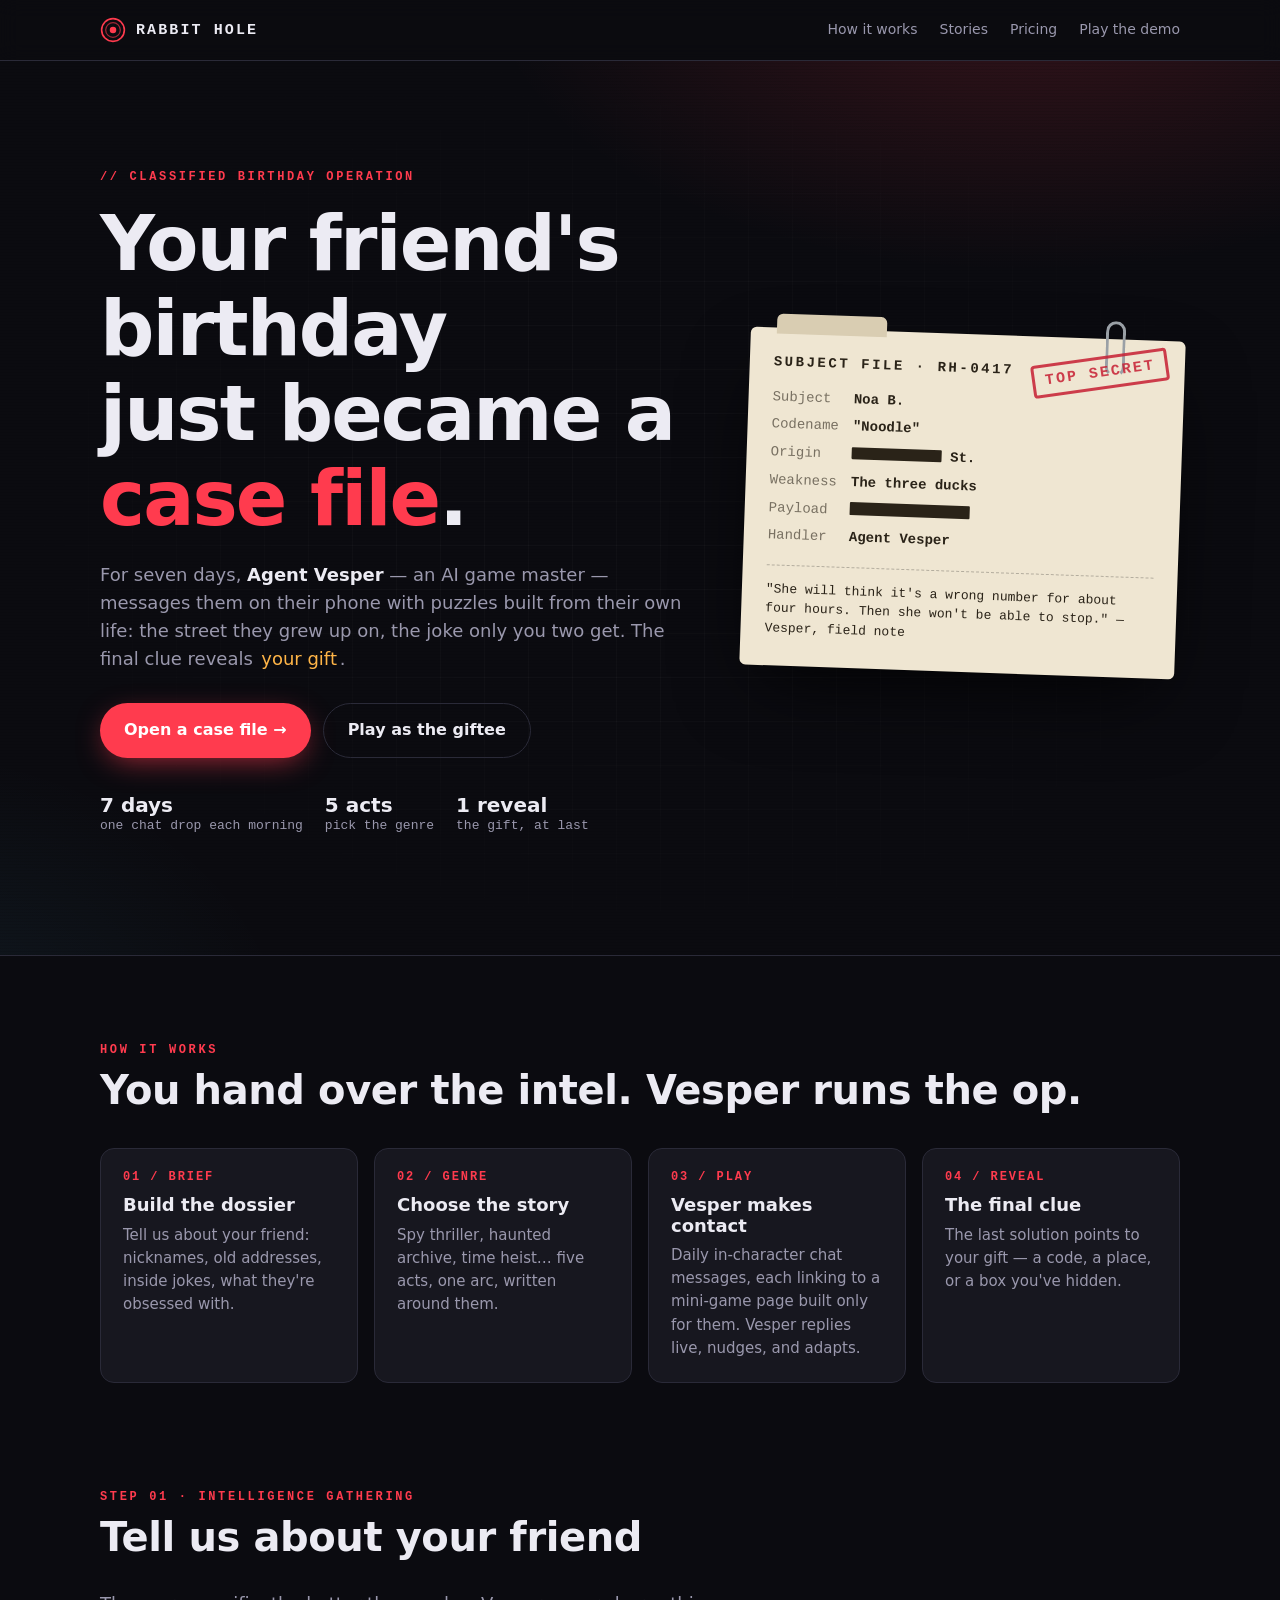
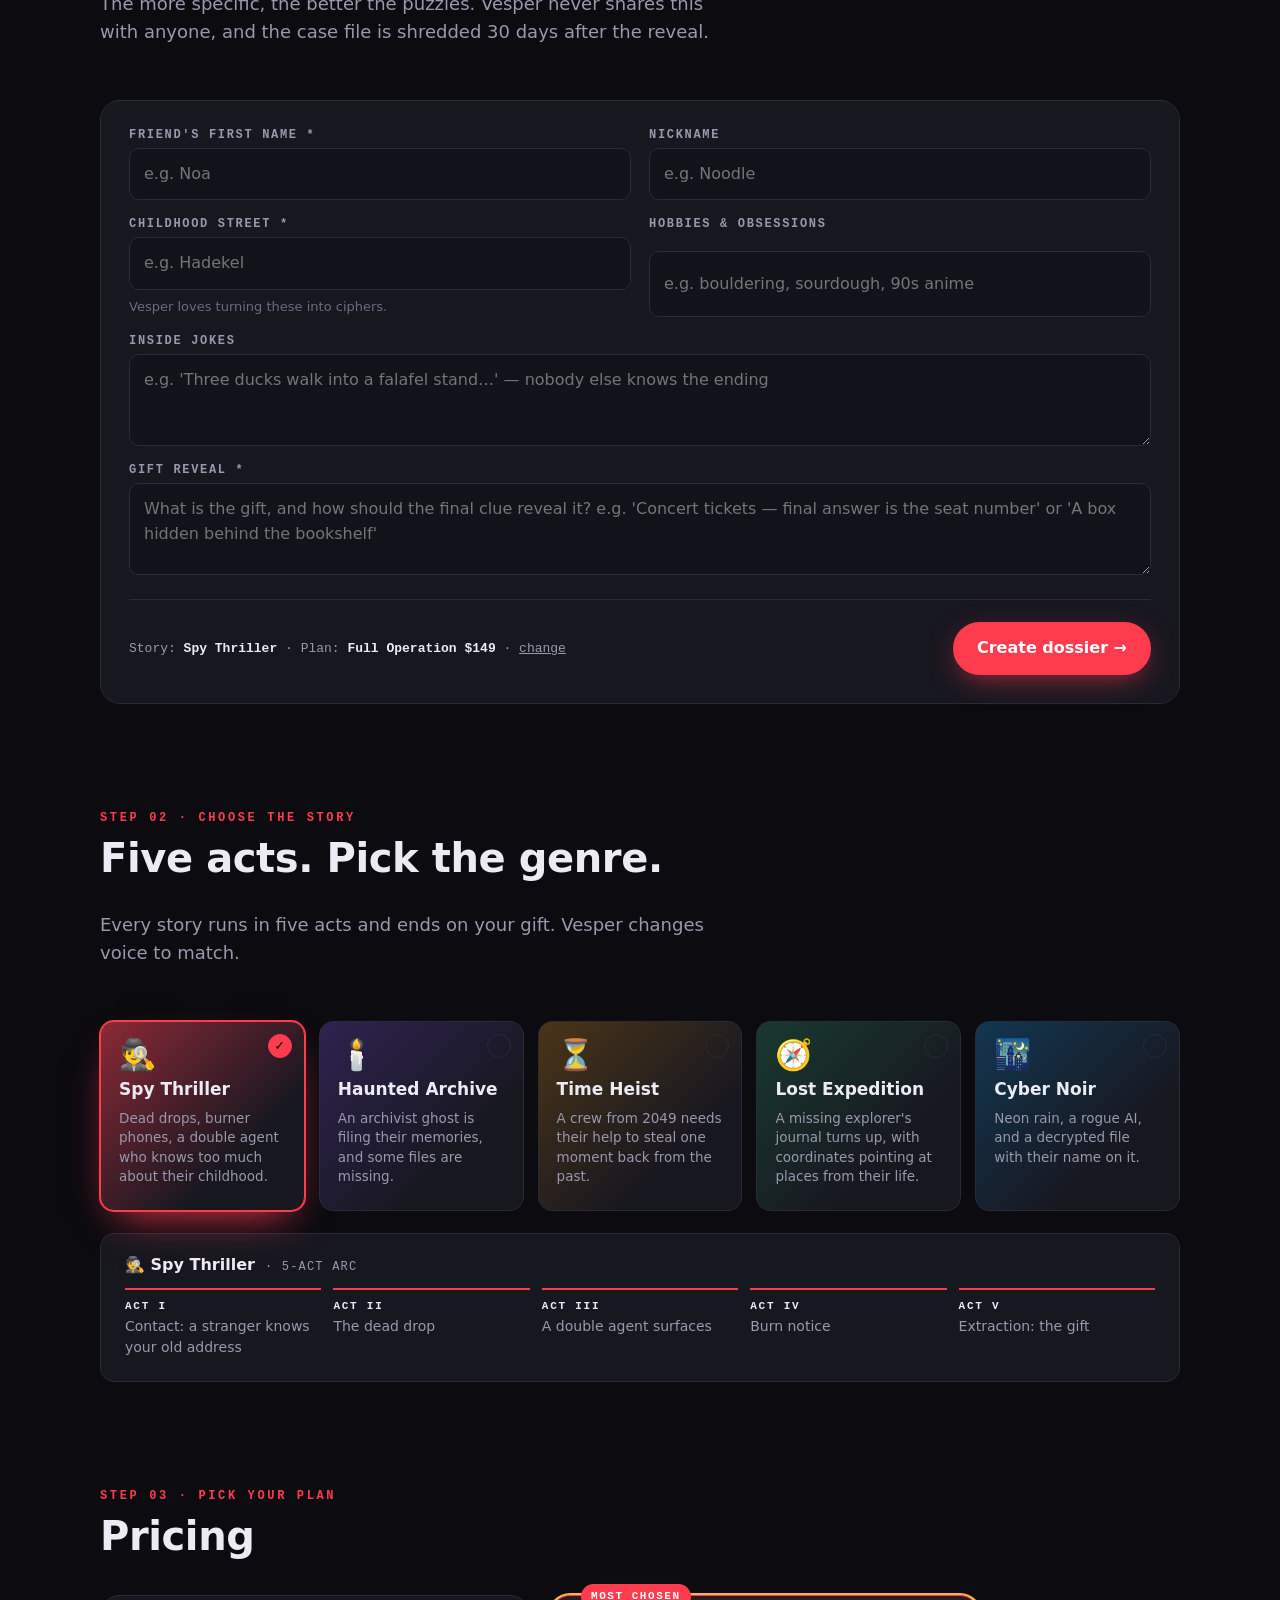
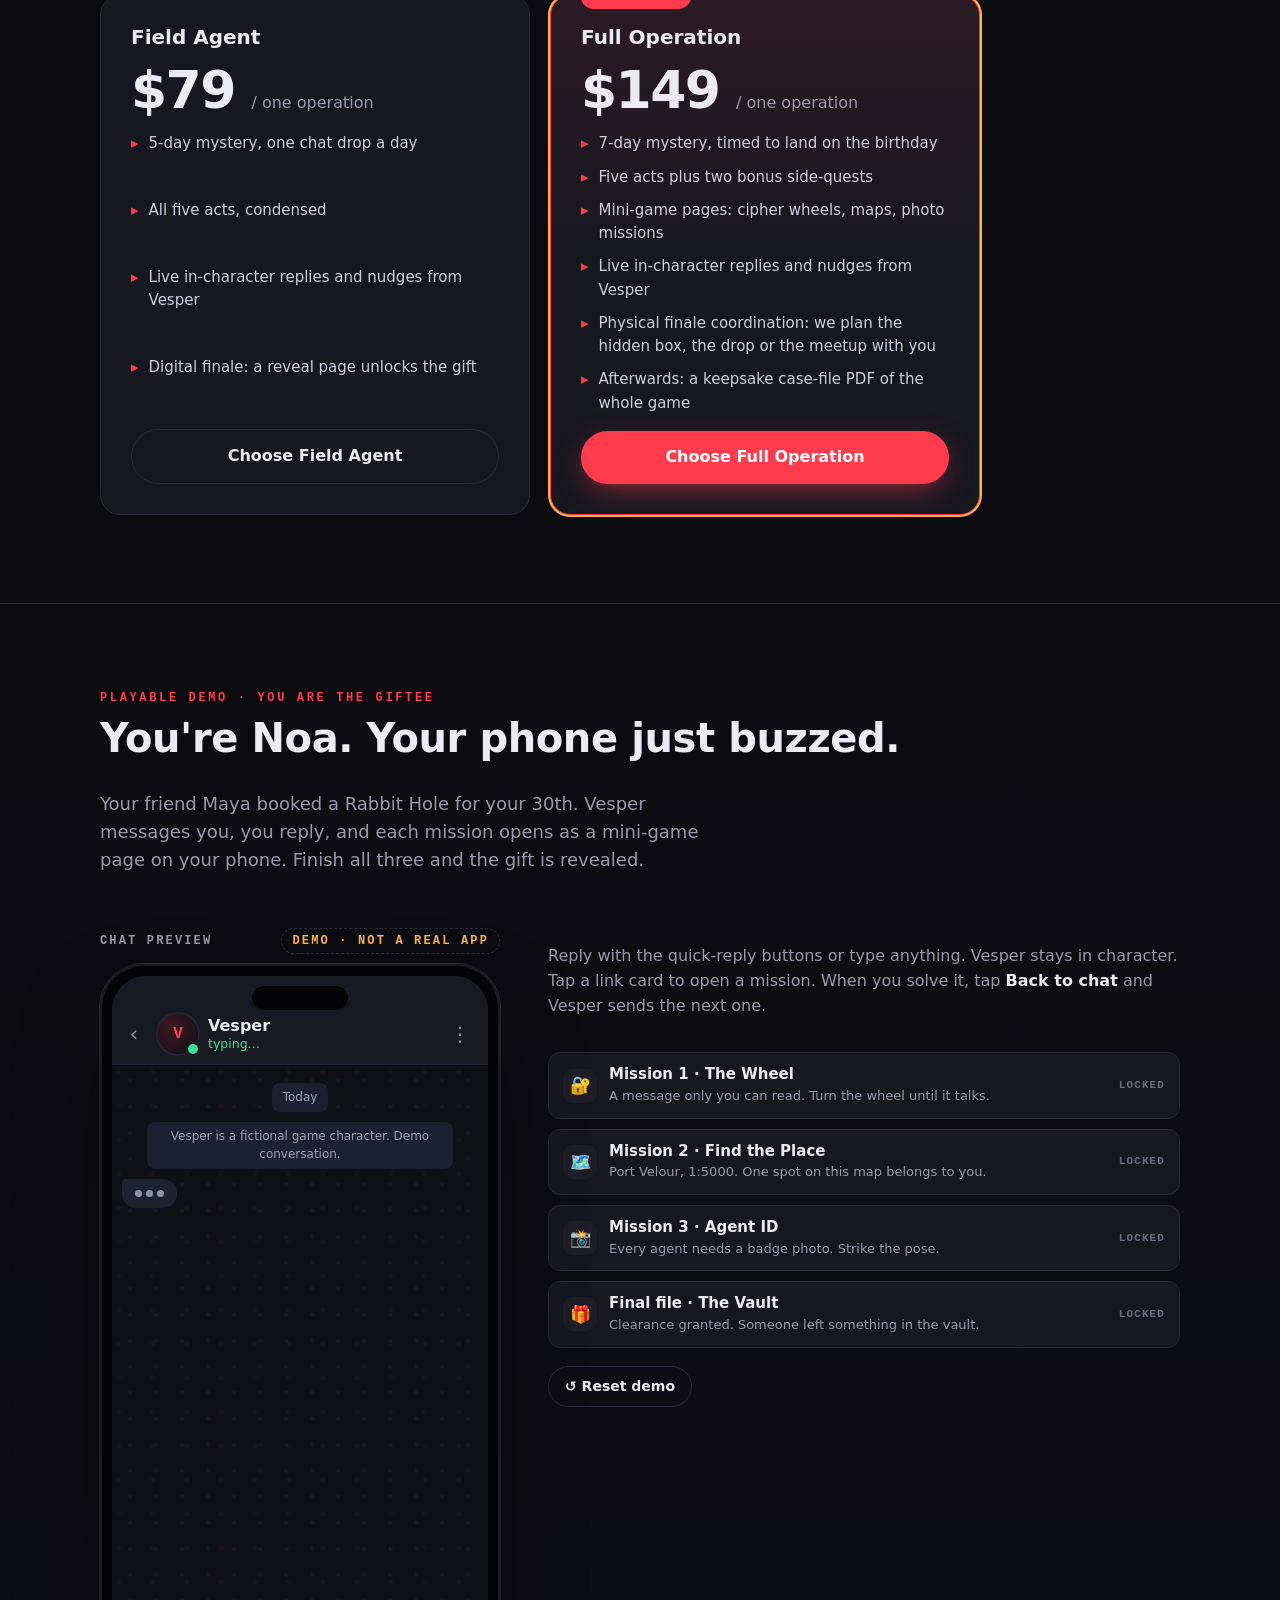
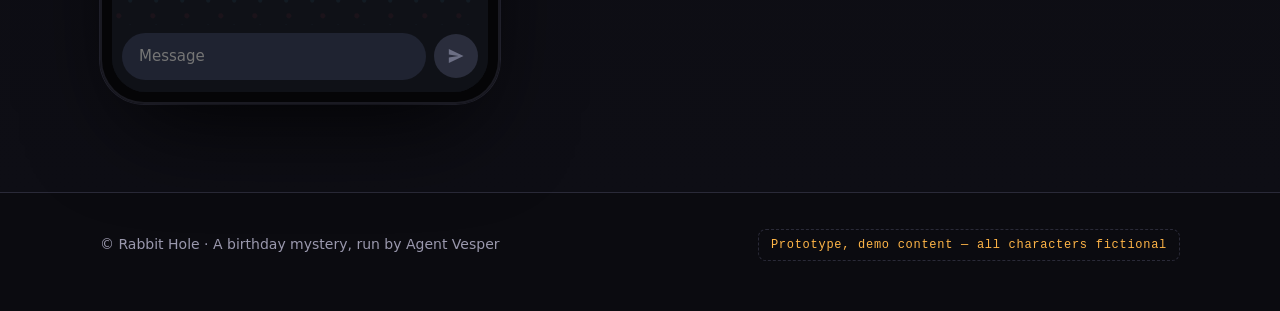
==== commit 0204e62c: "Rabbit Hole: chat preview + mini-games" ====
--- a/rabbit-hole/index.html
+++ b/rabbit-hole/index.html
@@ -5,6 +5,7 @@
 <meta name="viewport" content="width=device-width, initial-scale=1">
 <title>Rabbit Hole — A 7-day birthday mystery, run by Agent Vesper</title>
 <meta name="description" content="A 7-day birthday mystery game, run live by an AI game master who builds puzzles from your friend's life. The last clue reveals the gift.">
+<link rel="icon" href="data:image/svg+xml,%3Csvg xmlns=%22http://www.w3.org/2000/svg%22 viewBox=%220 0 32 32%22%3E%3Ccircle cx=%2216%22 cy=%2216%22 r=%2214%22 fill=%22none%22 stroke=%22%23ff3b4e%22 stroke-width=%223%22/%3E%3Ccircle cx=%2216%22 cy=%2216%22 r=%225%22 fill=%22%23ff3b4e%22/%3E%3C/svg%3E">
 <style>
   :root{
     --bg:#0b0b10; --bg2:#12121a; --panel:#17171f; --panel2:#1e1e29; --line:#2a2a38;
@@ -158,117 +159,100 @@
   .tier.selected{box-shadow:0 0 0 2px var(--amber)}
   .tier .btn{justify-content:center}
 
-  /* demo */
+  /* demo: chat preview */
   .demo{background:linear-gradient(180deg,var(--bg),#0e0e15);border-top:1px solid var(--line)}
-  .demo-bar{display:flex;flex-wrap:wrap;gap:12px;align-items:center;justify-content:space-between;margin-bottom:16px}
-  .demo-bar .who{font:13px var(--mono);color:var(--muted)}
-  .demo-bar .who b{color:var(--ink)}
-  .progress{display:flex;gap:6px;align-items:center;font:12px var(--mono);color:var(--muted)}
-  .progress i{width:28px;height:6px;border-radius:3px;background:var(--line);display:block}
-  .progress i.on{background:var(--green)}
-  .progress i.cur{background:var(--amber);animation:pulse 1.4s infinite}
-  @keyframes pulse{50%{opacity:.4}}
-
-  .mail{display:grid;grid-template-columns:340px 1fr;height:680px;background:#f6f5f2;color:#1d1c22;border-radius:18px;overflow:hidden;box-shadow:0 40px 100px -30px rgba(0,0,0,.9),0 0 0 1px rgba(255,255,255,.06)}
-  .mail-side{border-right:1px solid #e3e1db;display:flex;flex-direction:column;min-height:0;background:#fbfaf7}
-  .mail-top{display:flex;align-items:center;justify-content:space-between;padding:16px 18px;border-bottom:1px solid #e3e1db}
-  .mail-top b{font-size:17px}
-  .pill{font:700 11px/1 var(--mono);background:var(--red);color:#fff;padding:5px 8px;border-radius:999px}
-  .pill.zero{background:#d9d6cf;color:#6b6879}
-  .mail-list{list-style:none;margin:0;padding:0;overflow-y:auto;flex:1}
-  .mail-item{display:block;width:100%;text-align:left;background:none;border:0;border-bottom:1px solid #ecebe6;padding:14px 18px 14px 26px;position:relative}
-  .mail-item:hover{background:#f1efea}
-  .mail-item.active{background:#ece9ff}
-  .mail-item.unread::before{content:"";position:absolute;left:10px;top:21px;width:8px;height:8px;border-radius:50%;background:var(--red)}
-  .mail-item .row{display:flex;justify-content:space-between;gap:8px;font-size:13px;color:#77748a}
-  .mail-item .from{font-weight:600;color:#1d1c22}
-  .mail-item.unread .from,.mail-item.unread .subj{font-weight:800}
-  .mail-item .subj{font-size:14.5px;margin:3px 0 2px;color:#1d1c22;display:flex;align-items:center;min-width:0}
-  .mail-item .subj span:last-child{white-space:nowrap;overflow:hidden;text-overflow:ellipsis;min-width:0}
-  .mail-item .prev{font-size:13px;color:#8a8799;white-space:nowrap;overflow:hidden;text-overflow:ellipsis}
-  .mail-item .tag{flex:none;display:inline-block;font:700 10px/1 var(--mono);letter-spacing:.08em;padding:3px 5px;border-radius:4px;margin-right:6px;vertical-align:1px}
-  .tag.t-puzzle{background:#ffe7c2;color:#8a4b00}
-  .tag.t-solved{background:#d2f6e2;color:#11663c}
-  .tag.t-reply{background:#e5e3ee;color:#5a5770}
-  .mail-item.new{animation:slidein .5s ease}
-  @keyframes slidein{from{opacity:0;transform:translateX(-14px);background:#fff4d6}to{opacity:1}}
-  .typing{padding:12px 18px;font-size:13px;color:#77748a;display:none;align-items:center;gap:8px;border-bottom:1px solid #ecebe6;background:#fff8e6}
-  .typing.show{display:flex}
-  .dots span{display:inline-block;width:5px;height:5px;margin:0 1px;border-radius:50%;background:#77748a;animation:bob 1s infinite}
-  .dots span:nth-child(2){animation-delay:.15s}.dots span:nth-child(3){animation-delay:.3s}
-  @keyframes bob{50%{transform:translateY(-4px)}}
-
-  .mail-read{overflow-y:auto;min-height:0;position:relative;background:#fff}
-  .mail-empty{height:100%;display:grid;place-items:center;color:#9a97a8;text-align:center;padding:30px;font-size:15px}
-  .msg{padding:28px 34px 40px;max-width:720px}
-  @media (max-width:520px){.msg{padding:20px 18px 32px}}
-  .back{display:none;background:none;border:0;padding:12px 16px 0;color:#5a43d6;font-weight:600;font-size:15px}
-  .msg h3{font-size:22px;margin-bottom:14px;letter-spacing:-.01em}
-  .msg-head{display:flex;gap:12px;align-items:center;padding-bottom:16px;border-bottom:1px solid #ecebe6;margin-bottom:20px}
-  .avatar{flex:none;width:42px;height:42px;border-radius:50%;display:grid;place-items:center;background:#16151d;color:var(--red);font:800 16px var(--mono)}
-  .avatar.me{background:#d9e8ff;color:#2a4a8a}
-  .msg-head .meta{font-size:13px;color:#77748a;line-height:1.4}
-  .msg-head .meta b{color:#1d1c22;font-size:15px}
-  .msg-body{font-size:16px;line-height:1.65;color:#2b2a33}
-  .msg-body p{margin:0 0 14px}
-  .msg-body .sig{margin-top:22px;font-family:var(--type);color:#16151d}
-  .msg-body .sig small{display:block;color:#8a8799;font-family:var(--mono);font-size:11px;letter-spacing:.1em;margin-top:2px}
-  .quote{border-left:3px solid #d9d6cf;padding:4px 0 4px 14px;color:#6b6879;font-size:14px;margin:0 0 18px}
-
-  .puzzle{margin:22px 0;border-radius:14px;background:#16151d;color:var(--ink);padding:22px;position:relative;overflow:hidden}
-  .puzzle::after{content:"";position:absolute;inset:0;background:repeating-linear-gradient(0deg,rgba(255,255,255,.025) 0 1px,transparent 1px 3px);pointer-events:none}
-  .puzzle .lbl{font:700 11px/1 var(--mono);letter-spacing:.2em;color:var(--red);margin-bottom:14px}
-  .cipher-text{font:800 clamp(26px,6vw,40px)/1 var(--mono);letter-spacing:.24em;color:var(--amber);text-align:center;padding:18px 0;text-shadow:0 0 18px rgba(255,181,71,.35);word-break:break-all}
-  .alpha{display:grid;grid-template-columns:repeat(13,1fr);gap:3px;margin:8px 0 2px;font:12px/1 var(--mono)}
-  .alpha span{display:grid;place-items:center;background:#22212c;border-radius:4px;padding:6px 0;color:#bdbbd0}
-  .alpha span.k{background:#3a2a10;color:var(--amber)}
-  .clue-list{margin:0;padding:0;list-style:none;display:grid;gap:10px;font-size:14.5px;color:#d6d4e4;position:relative;z-index:1}
-  .clue-list li{display:grid;grid-template-columns:30px 1fr;gap:6px}
-  .clue-list li b{font-family:var(--mono);color:var(--amber)}
-  .answer{display:flex;gap:10px;margin-top:18px;position:relative;z-index:1;flex-wrap:wrap}
-  .answer input{flex:1;min-width:160px;background:#0b0b10;border:1px solid #33323f;border-radius:10px;padding:13px 14px;font:700 18px var(--mono);letter-spacing:.14em;text-transform:uppercase;color:var(--ink)}
-  .answer input:focus{outline:none;border-color:var(--amber)}
-  .answer .btn{padding:12px 20px}
-  .puzzle .tools{display:flex;gap:10px;margin-top:12px;position:relative;z-index:1;flex-wrap:wrap}
-  .linkbtn{background:none;border:1px dashed #44435a;color:#bdbbd0;border-radius:8px;padding:7px 11px;font:12px var(--mono);letter-spacing:.06em}
-  .linkbtn:hover{border-color:var(--amber);color:var(--amber)}
-  .hint{display:none;margin-top:12px;font-size:14px;color:#d6d4e4;background:#22212c;border-left:3px solid var(--amber);padding:10px 12px;border-radius:0 8px 8px 0;position:relative;z-index:1}
-  .hint.show{display:block;animation:drop .3s ease}
-  .shake{animation:shake .4s}
-  @keyframes shake{20%,60%{transform:translateX(-7px)}40%,80%{transform:translateX(7px)}}
-  .solved-banner{display:flex;align-items:center;gap:10px;margin-top:16px;padding:12px 14px;background:rgba(62,224,143,.12);border:1px solid rgba(62,224,143,.4);border-radius:10px;color:var(--green);font:700 14px var(--mono);letter-spacing:.06em;position:relative;z-index:1}
-
-  .lock{display:flex;justify-content:center;gap:10px;margin:14px 0 4px;position:relative;z-index:1}
-  .dial{display:flex;flex-direction:column;align-items:center;gap:4px}
-  .dial button{width:52px;height:30px;border-radius:8px;border:1px solid #33323f;background:#22212c;color:#bdbbd0;font-size:13px}
-  .dial button:hover{border-color:var(--amber);color:var(--amber)}
-  .dial input{width:52px;height:64px;border-radius:10px;border:1px solid #44435a;background:linear-gradient(#0b0b10,#1a1922 50%,#0b0b10);text-align:center;font:800 32px var(--mono);color:var(--amber)}
-  .dial input:focus{outline:none;border-color:var(--amber)}
-  .lock-wrap.open .dial input{color:var(--green);border-color:var(--green)}
-
-  .teaser{margin:22px 0 4px;border-radius:16px;padding:26px;text-align:center;color:#fff;background:radial-gradient(400px 200px at 50% 0,rgba(255,59,78,.35),transparent 70%),#16151d;position:relative;overflow:hidden}
-  .teaser .lbl{font:700 11px var(--mono);letter-spacing:.24em;color:var(--red)}
-  .teaser h4{font-size:24px;margin:10px 0 4px}
-  .teaser p{color:#bdbbd0;margin:0 0 16px;font-size:15px}
-  .count{display:flex;justify-content:center;gap:10px}
-  .count div{background:#0b0b10;border:1px solid #33323f;border-radius:10px;padding:10px 0;width:74px}
-  .count b{display:block;font:800 30px/1 var(--mono);color:var(--amber)}
-  .count small{font:10px var(--mono);letter-spacing:.16em;color:#8a8799}
-  .teaser .locked{margin-top:16px;font:12px var(--mono);color:#8a8799;letter-spacing:.08em}
-
-  .toast{position:fixed;left:50%;bottom:22px;transform:translate(-50%,140%);z-index:60;background:#16151d;color:var(--ink);border:1px solid #33323f;border-radius:14px;padding:12px 14px 12px 16px;display:flex;align-items:center;gap:12px;box-shadow:0 20px 50px -10px rgba(0,0,0,.8);transition:transform .35s cubic-bezier(.2,1.2,.4,1);max-width:calc(100% - 32px)}
-  .toast.show{transform:translate(-50%,0)}
-  .toast .avatar{width:34px;height:34px;font-size:13px}
-  .toast div{font-size:14px;line-height:1.35}
-  .toast div small{display:block;color:var(--muted);font-size:12px}
-
-  @media (max-width:820px){
-    .mail{grid-template-columns:1fr;height:640px}
-    .mail .mail-read{display:none}
-    .mail.reading .mail-side{display:none}
-    .mail.reading .mail-read{display:block}
-    .back{display:block}
-  }
+  .demo-grid{display:grid;grid-template-columns:minmax(0,400px) 1fr;gap:48px;align-items:start;justify-content:center}
+  @media (max-width:880px){.demo-grid{grid-template-columns:1fr;gap:24px}}
+  .preview-label{display:flex;align-items:center;justify-content:space-between;gap:10px;margin:0 0 10px;font:600 12px/1 var(--mono);letter-spacing:.18em;text-transform:uppercase;color:var(--muted)}
+  .preview-label span{border:1px dashed var(--line);border-radius:999px;padding:6px 10px;color:var(--amber)}
+
+  .phone{position:relative;height:740px;max-height:86vh;min-height:560px;border-radius:44px;padding:12px;background:#050507;box-shadow:0 40px 100px -30px rgba(0,0,0,.9),0 0 0 1px #2a2a38,inset 0 0 0 2px #1a1a22}
+  .phone::before{content:"";position:absolute;top:22px;left:50%;transform:translateX(-50%);width:96px;height:24px;border-radius:14px;background:#050507;z-index:3}
+  .chat{height:100%;display:flex;flex-direction:column;border-radius:34px;overflow:hidden;background:#0f1117;color:#e9e9f1;font-size:15px}
+  @media (max-width:520px){
+    .demo .wrap{padding:0 10px}
+    .phone{height:calc(100svh - 120px);max-height:none;min-height:520px;border-radius:22px;padding:0;background:none;box-shadow:0 0 0 1px #2a2a38}
+    .phone::before{display:none}
+    .chat{border-radius:22px}
+  }
+
+  .chat-top{height:28px;flex:none;background:#171a23}
+  @media (max-width:520px){.chat-top{display:none}}
+  .chat-head{flex:none;display:flex;align-items:center;gap:10px;padding:10px 12px 10px 8px;background:#171a23;border-bottom:1px solid #232634;z-index:2}
+  .chat-head .chev{width:28px;height:28px;display:grid;place-items:center;color:#8f93a8;font-size:22px;line-height:1}
+  .c-ava{flex:none;width:40px;height:40px;border-radius:50%;display:grid;place-items:center;background:radial-gradient(circle at 30% 30%,#3a1520,#14121a);color:var(--red);font:800 16px var(--mono);box-shadow:0 0 0 2px #232634;position:relative}
+  .c-ava::after{content:"";position:absolute;right:0;bottom:0;width:10px;height:10px;border-radius:50%;background:var(--green);box-shadow:0 0 0 2px #171a23}
+  .chat-head .who{flex:1;min-width:0;line-height:1.25}
+  .chat-head .who b{display:block;font-size:16px}
+  .chat-head .who small{display:block;font-size:12.5px;color:#8f93a8;transition:color .2s}
+  .chat-head .who small.typing{color:var(--green)}
+  .chat-head .menu{color:#8f93a8;font-size:20px;padding:0 6px}
+
+  .chat-body{flex:1;min-height:0;overflow-y:auto;padding:12px 10px 8px;scroll-behavior:smooth;
+    background:
+      radial-gradient(circle at 20% 20%,rgba(255,59,78,.05) 0 2px,transparent 3px) 0 0/34px 34px,
+      radial-gradient(circle at 70% 60%,rgba(89,213,255,.05) 0 1.5px,transparent 2.5px) 0 0/26px 26px,
+      #0f1117}
+  .chip-sys{display:table;margin:6px auto 10px;padding:5px 11px;border-radius:8px;background:#1d2030;color:#9da1b6;font-size:12px;text-align:center;max-width:86%}
+  .row{display:flex;margin:2px 0}
+  .row.n{justify-content:flex-end}
+  .row.first{margin-top:10px}
+  .bub{position:relative;max-width:82%;padding:7px 10px 6px;border-radius:14px;line-height:1.4;word-wrap:break-word;box-shadow:0 1px 1px rgba(0,0,0,.25)}
+  .row.v .bub{background:#1f2331;border-top-left-radius:14px}
+  .row.n .bub{background:#6b2232;color:#fff}
+  .row.v.first .bub{border-top-left-radius:4px}
+  .row.n.first .bub{border-top-right-radius:4px}
+  .bub p{margin:0}
+  .bub .meta{float:right;margin:6px 0 -2px 10px;font-size:11px;color:#8f93a8;display:inline-flex;align-items:center;gap:3px;white-space:nowrap}
+  .row.n .bub .meta{color:#e7b9c2}
+  .ticks{font-size:12px;letter-spacing:-.32em;padding-right:.32em;color:#e7b9c2;transition:color .3s}
+  .ticks.read{color:var(--cyan)}
+  .row.new .bub{animation:pop .28s cubic-bezier(.2,1.3,.4,1)}
+  @keyframes pop{from{opacity:0;transform:translateY(8px) scale(.96)}to{opacity:1;transform:none}}
+
+  .bub.has-lp{padding:4px 4px 6px;width:82%}
+  .lp{display:block;text-decoration:none;color:inherit;border-radius:10px;overflow:hidden;background:#151823;border-left:3px solid var(--red)}
+  .lp:hover .lp-art{filter:brightness(1.15)}
+  .lp-art{position:relative;height:118px;display:grid;place-items:center;overflow:hidden;transition:filter .2s}
+  .lp-art svg{width:100%;height:100%;display:block}
+  .lp-art .done{position:absolute;top:8px;right:8px;background:var(--green);color:#0b0b10;font:800 10.5px/1 var(--mono);letter-spacing:.08em;padding:5px 7px;border-radius:6px}
+  .lp-meta{padding:8px 10px 9px;display:grid;gap:2px}
+  .lp-meta small{font-size:11px;color:#8f93a8;text-transform:lowercase}
+  .lp-meta b{font-size:14.5px}
+  .lp-meta span{font-size:13px;color:#b5b8ca;line-height:1.35}
+  .lp-url{display:block;padding:6px 6px 0;font-size:13.5px;color:var(--cyan);word-break:break-all}
+
+  .typing-row{display:none;margin-top:10px}
+  .typing-row.show{display:flex}
+  .typing-bub{background:#1f2331;border-radius:14px;border-top-left-radius:4px;padding:11px 13px;display:flex;gap:4px}
+  .typing-bub i{width:7px;height:7px;border-radius:50%;background:#8f93a8;animation:tdot 1.2s infinite}
+  .typing-bub i:nth-child(2){animation-delay:.15s}.typing-bub i:nth-child(3){animation-delay:.3s}
+  @keyframes tdot{0%,60%,100%{transform:none;opacity:.5}30%{transform:translateY(-5px);opacity:1}}
+
+  .choices{flex:none;display:flex;gap:8px;overflow-x:auto;padding:0 10px;max-height:0;transition:max-height .25s,padding .25s;scrollbar-width:none}
+  .choices.show{max-height:60px;padding:8px 10px}
+  .choices button{flex:none;border:1px solid #3a3e52;background:#171a23;color:#e9e9f1;border-radius:999px;padding:8px 14px;font-size:14px;white-space:nowrap;animation:pop .3s both}
+  .choices button:hover{border-color:var(--red);color:#fff}
+  .composer{flex:none;display:flex;gap:8px;align-items:center;padding:8px 10px 12px;background:#0f1117}
+  .composer input{flex:1;min-width:0;background:#1f2331;border:1px solid transparent;border-radius:999px;padding:11px 16px;font-size:15px;color:#e9e9f1}
+  .composer input:focus{outline:none;border-color:#3a3e52}
+  .composer button{flex:none;width:44px;height:44px;border-radius:50%;border:0;background:var(--red);color:#fff;display:grid;place-items:center;transition:transform .15s}
+  .composer button:active{transform:scale(.92)}
+  .composer button:disabled{background:#2a2d3c;color:#6c6f84}
+
+  .side{display:grid;gap:18px;align-content:start}
+  .side .lede{font-size:16px}
+  .missions{list-style:none;margin:0;padding:0;display:grid;gap:10px}
+  .missions li{display:flex;align-items:center;gap:12px;background:var(--panel);border:1px solid var(--line);border-radius:12px;padding:12px 14px}
+  .missions .ic{flex:none;width:34px;height:34px;border-radius:10px;display:grid;place-items:center;background:var(--panel2);font-size:17px}
+  .missions .tx{flex:1;min-width:0;line-height:1.3}
+  .missions .tx b{display:block;font-size:15px}
+  .missions .tx small{color:var(--muted);font-size:13px}
+  .missions .st{font:700 11px/1 var(--mono);letter-spacing:.1em;color:var(--dim)}
+  .missions li.done{border-color:rgba(62,224,143,.4)}
+  .missions li.done .st{color:var(--green)}
+  .missions li.live .st{color:var(--amber)}
+  .side-actions{display:flex;gap:10px;flex-wrap:wrap}
 
   footer{border-top:1px solid var(--line);padding:36px 0 50px;color:var(--muted);font-size:14px}
   footer .wrap{display:flex;flex-wrap:wrap;gap:16px;justify-content:space-between;align-items:center}
@@ -299,13 +283,13 @@
     <div>
       <div class="eyebrow">// Classified birthday operation</div>
       <h1>Your friend's birthday<br>just became a <em>case file</em>.</h1>
-      <p class="lede">For seven days, <b style="color:var(--ink)">Agent Vesper</b> — an AI game master — emails them puzzles built from their own life: the street they grew up on, the joke only you two get. The final clue reveals <span class="redact" id="redact">your gift</span>.</p>
+      <p class="lede">For seven days, <b style="color:var(--ink)">Agent Vesper</b> — an AI game master — messages them on their phone with puzzles built from their own life: the street they grew up on, the joke only you two get. The final clue reveals <span class="redact" id="redact">your gift</span>.</p>
       <div class="hero-cta">
         <a href="#dossier" class="btn btn-red">Open a case file →</a>
         <a href="#demo" class="btn btn-ghost">Play as the giftee</a>
       </div>
       <div class="hero-meta">
-        <div><b>7 days</b>one clue each morning</div>
+        <div><b>7 days</b>one chat drop each morning</div>
         <div><b>5 acts</b>pick the genre</div>
         <div><b>1 reveal</b>the gift, at last</div>
       </div>
@@ -323,7 +307,7 @@
           <dt>Payload</dt><dd><span class="bar" style="width:120px"></span></dd>
           <dt>Handler</dt><dd>Agent Vesper</dd>
         </dl>
-        <div class="note">"She will think it's spam for about four hours. Then she won't be able to stop." — Vesper, field note</div>
+        <div class="note">"She will think it's a wrong number for about four hours. Then she won't be able to stop." — Vesper, field note</div>
       </div>
     </div>
   </div>
@@ -339,7 +323,7 @@
     <div class="steps">
       <div class="step"><div class="n">01 / BRIEF</div><h3>Build the dossier</h3><p>Tell us about your friend: nicknames, old addresses, inside jokes, what they're obsessed with.</p></div>
       <div class="step"><div class="n">02 / GENRE</div><h3>Choose the story</h3><p>Spy thriller, haunted archive, time heist… five acts, one arc, written around them.</p></div>
-      <div class="step"><div class="n">03 / PLAY</div><h3>Vesper makes contact</h3><p>Daily in-character emails with puzzles only they can solve. Vesper replies live, nudges, and adapts.</p></div>
+      <div class="step"><div class="n">03 / PLAY</div><h3>Vesper makes contact</h3><p>Daily in-character chat messages, each linking to a mini-game page built only for them. Vesper replies live, nudges, and adapts.</p></div>
       <div class="step"><div class="n">04 / REVEAL</div><h3>The final clue</h3><p>The last solution points to your gift — a code, a place, or a box you've hidden.</p></div>
     </div>
   </div>
@@ -428,10 +412,10 @@
         <h3>Field Agent</h3>
         <div class="price">$79 <small>/ one operation</small></div>
         <ul>
-          <li>5-day mystery, one email a day</li>
+          <li>5-day mystery, one chat drop a day</li>
           <li>All five acts, condensed</li>
           <li>Live in-character replies and nudges from Vesper</li>
-          <li>Digital finale: code, link or message reveals the gift</li>
+          <li>Digital finale: a reveal page unlocks the gift</li>
         </ul>
         <button class="btn btn-ghost" type="button" data-pick="field">Choose Field Agent</button>
       </div>
@@ -442,6 +426,7 @@
         <ul>
           <li>7-day mystery, timed to land on the birthday</li>
           <li>Five acts plus two bonus side-quests</li>
+          <li>Mini-game pages: cipher wheels, maps, photo missions</li>
           <li>Live in-character replies and nudges from Vesper</li>
           <li>Physical finale coordination: we plan the hidden box, the drop or the meetup with you</li>
           <li>Afterwards: a keepsake case-file PDF of the whole game</li>
@@ -456,42 +441,55 @@
   <div class="wrap">
     <div class="sec-head">
       <div class="eyebrow">Playable demo · You are the giftee</div>
-      <h2>You're Noa. Check your inbox.</h2>
-      <p class="lede">Your friend Maya booked a Rabbit Hole for your 30th. This is Day 1. Solve Vesper's puzzles right here, and expect replies to whatever you guess.</p>
-    </div>
-    <div class="demo-bar">
-      <div class="who">Signed in as <b>noa.b@example.com</b></div>
-      <div style="display:flex;gap:14px;align-items:center;flex-wrap:wrap">
-        <div class="progress" aria-label="Progress"><span>ACT</span><i id="p1"></i><i id="p2"></i><i id="p3"></i><i id="p4"></i><i id="p5"></i></div>
-        <button class="btn btn-ghost btn-sm" id="resetBtn" type="button">↺ Reset demo</button>
+      <h2>You're Noa. Your phone just buzzed.</h2>
+      <p class="lede">Your friend Maya booked a Rabbit Hole for your 30th. Vesper messages you, you reply, and each mission opens as a mini-game page on your phone. Finish all three and the gift is revealed.</p>
+    </div>
+
+    <div class="demo-grid">
+      <div>
+        <div class="preview-label">Chat preview <span>Demo · not a real app</span></div>
+        <div class="phone">
+          <div class="chat" id="chat">
+            <div class="chat-top" aria-hidden="true"></div>
+            <div class="chat-head">
+              <span class="chev" aria-hidden="true">‹</span>
+              <div class="c-ava" aria-hidden="true">V</div>
+              <div class="who"><b>Vesper</b><small id="status">online</small></div>
+              <span class="menu" aria-hidden="true">⋮</span>
+            </div>
+            <div class="chat-body" id="chatBody" aria-live="polite" aria-label="Conversation with Vesper">
+              <div class="chip-sys">Today</div>
+              <div class="chip-sys">Vesper is a fictional game character. Demo conversation.</div>
+              <div id="msgs"></div>
+              <div class="row v typing-row" id="typing"><div class="typing-bub" aria-label="Vesper is typing"><i></i><i></i><i></i></div></div>
+            </div>
+            <div class="choices" id="choices" role="group" aria-label="Quick replies"></div>
+            <form class="composer" id="composer" autocomplete="off">
+              <input id="chatInput" placeholder="Message" aria-label="Message Vesper" maxlength="200">
+              <button type="submit" id="sendBtn" aria-label="Send" disabled>
+                <svg width="20" height="20" viewBox="0 0 24 24" aria-hidden="true"><path fill="currentColor" d="M3.4 20.4 21 12 3.4 3.6l-.01 6.53L15 12 3.39 13.87z"/></svg>
+              </button>
+            </form>
+          </div>
+        </div>
       </div>
-    </div>
-
-    <div class="mail" id="mail">
-      <aside class="mail-side">
-        <div class="mail-top"><b>Inbox</b><span class="pill" id="unread">0</span></div>
-        <div class="typing" id="typing" aria-live="polite"><span class="dots"><span></span><span></span><span></span></span> <span>Agent Vesper is writing…</span></div>
-        <ul class="mail-list" id="mailList"></ul>
-      </aside>
-      <div class="mail-read" id="mailRead" aria-live="polite">
-        <div class="mail-empty"><div><div style="font-size:40px">✉︎</div>Pick a message to read.<br><small>Start with the oldest one.</small></div></div>
+
+      <div class="side">
+        <p class="lede">Reply with the quick-reply buttons or type anything. Vesper stays in character. Tap a link card to open a mission. When you solve it, tap <b style="color:var(--ink)">Back to chat</b> and Vesper sends the next one.</p>
+        <ul class="missions" id="missions"></ul>
+        <div class="side-actions">
+          <button class="btn btn-ghost btn-sm" id="resetBtn" type="button">↺ Reset demo</button>
+        </div>
       </div>
     </div>
   </div>
 </section>
 </main>
 
-<div class="toast" id="toast" role="status" aria-live="polite">
-  <div class="avatar">V</div>
-  <div><b id="toastTitle">New message</b><small id="toastSub"></small></div>
-  <button class="btn btn-red btn-sm" id="toastOpen" type="button">Open</button>
-</div>
-
 <footer>
   <div class="wrap">
     <div>© Rabbit Hole · A birthday mystery, run by Agent Vesper</div>
-    <div class="proto">Prototype — all names and content are fictional sample data</div>
-    <div class="proto">Prototype, demo content</div>
+    <div class="proto">Prototype, demo content — all characters fictional</div>
   </div>
 </footer>
 
@@ -509,7 +507,7 @@
   /* ---------------- Buyer flow ---------------- */
   const THEMES = [
     { id:"spy", name:"Spy Thriller", ico:"🕵️", c:"#ff3b4e", g:"linear-gradient(135deg,#ff3b4e,transparent 70%)",
-      blurb:"Dead drops, burner emails, a double agent who knows too much about their childhood.",
+      blurb:"Dead drops, burner phones, a double agent who knows too much about their childhood.",
       acts:["Contact: a stranger knows your old address","The dead drop","A double agent surfaces","Burn notice","Extraction: the gift"] },
     { id:"haunted", name:"Haunted Archive", ico:"🕯️", c:"#b28cff", g:"linear-gradient(135deg,#7b4dff,transparent 70%)",
       blurb:"An archivist ghost is filing their memories, and some files are missing.",
@@ -588,7 +586,7 @@
     $("#c-cipher").textContent = enc || "—";
     $("#c-gift").textContent = v("gift");
     const hobby = v("hobbies").split(/,|;| and /)[0].trim();
-    $("#c-vesper").textContent = `"${nick || name} won't know what hit them. Day 1 opens with their old street, shifted three letters to the right${hobby ? `, and I'm working ${hobby.toLowerCase()} into Act III` : ""}. Leave it with me." — Agent Vesper`;
+    $("#c-vesper").textContent = `"${nick || name} won't know what hit them. Day 1 opens with a message on their phone and a cipher wheel hiding their old street${hobby ? `, and I'm working ${hobby.toLowerCase()} into Act III` : ""}. Leave it with me." — Agent Vesper`;
     const c = $("#confirm");
     c.classList.remove("show"); void c.offsetWidth; c.classList.add("show");
     c.focus({ preventScroll:true });
@@ -598,390 +596,280 @@
 
   renderTheme(); renderTier();
 
-  /* ---------------- Playable demo ---------------- */
-  const ACT1_ANSWER = "HADEKEL";       // shifted +3 → KDGHNHO
-  const ACT1_CIPHER = caesar(ACT1_ANSWER, 3);
-  const ACT2_ANSWER = "7937";
-  const STORE = "rabbithole-demo-v1";
-
-  const sig = `<div class="sig">— V.<small>AGENT VESPER · RABBIT HOLE OPERATIONS</small></div>`;
-  const alphaRow = () => {
-    const A = "ABCDEFGHIJKLMNOPQRSTUVWXYZ".split("");
-    return `<div class="alpha" aria-hidden="true">${A.map(l => `<span class="${"KDGHNO".includes(l) ? "k" : ""}">${l}</span>`).join("")}</div>`;
+
+  /* ---------------- Chat preview demo ---------------- */
+  const STORE = "rabbithole-chat-v2";
+  const PROG = "rabbithole-progress-v1";
+  const DOMAIN = "rabbithole.example";
+
+  const ART = {
+    cipher: `<svg viewBox="0 0 300 118" preserveAspectRatio="xMidYMid slice"><rect width="300" height="118" fill="#16121c"/><g transform="translate(150 59)" fill="none"><circle r="48" stroke="#ff3b4e" stroke-width="2"/><circle r="34" stroke="#ffb547" stroke-width="1.5" stroke-dasharray="4 5"/><circle r="6" fill="#ff3b4e"/></g><text x="22" y="66" fill="#ffb547" font-family="monospace" font-size="20" font-weight="700" letter-spacing="3">KDGH</text><text x="212" y="66" fill="#6c6a80" font-family="monospace" font-size="20" font-weight="700" letter-spacing="3">NHO</text></svg>`,
+    map: `<svg viewBox="0 0 300 118" preserveAspectRatio="xMidYMid slice"><rect width="300" height="118" fill="#efe6d2"/><path d="M175 0 C150 40 200 70 165 118" stroke="#8fc3d6" stroke-width="18" fill="none"/><g stroke="#fff" stroke-width="6"><path d="M0 34H300M0 84H300M60 0V118M240 0V118"/></g><rect x="78" y="48" width="64" height="30" rx="8" fill="#b9d8a6"/><ellipse cx="110" cy="63" rx="16" ry="8" fill="#8fc3d6"/><path d="M226 30a10 10 0 1 1 20 0c0 9-10 20-10 20s-10-11-10-20z" fill="#ff3b4e"/><circle cx="236" cy="30" r="4" fill="#fff"/></svg>`,
+    photo: `<svg viewBox="0 0 300 118" preserveAspectRatio="xMidYMid slice"><rect width="300" height="118" fill="#1a1622"/><rect x="104" y="14" width="92" height="90" rx="10" fill="#efe6d2"/><circle cx="150" cy="50" r="17" fill="#2a2318"/><path d="M120 98c4-20 56-20 60 0z" fill="#2a2318"/><rect x="133" y="45" width="34" height="8" rx="3" fill="#111"/><text x="150" y="112" text-anchor="middle" fill="#ff3b4e" font-family="monospace" font-size="9" font-weight="700" letter-spacing="2">AGENT ID</text><circle cx="250" cy="34" r="12" fill="none" stroke="#ffb547" stroke-width="2"/><circle cx="250" cy="34" r="4" fill="#ffb547"/></svg>`,
+    reveal: `<svg viewBox="0 0 300 118" preserveAspectRatio="xMidYMid slice"><defs><radialGradient id="rg" cx=".5" cy=".5" r=".6"><stop offset="0" stop-color="#5a1d2a"/><stop offset="1" stop-color="#0b0b10"/></radialGradient></defs><rect width="300" height="118" fill="url(#rg)"/><circle cx="150" cy="59" r="44" fill="#2a2d3c" stroke="#8f93a8" stroke-width="3"/><circle cx="150" cy="59" r="14" fill="none" stroke="#ffb547" stroke-width="3"/><path d="M150 25v20M150 73v20M116 59h20M164 59h20" stroke="#ffb547" stroke-width="3"/><text x="150" y="112" text-anchor="middle" fill="#ffb547" font-family="monospace" font-size="9" font-weight="700" letter-spacing="3">EYES ONLY</text></svg>`,
   };
-
-  const NUDGE1 = [
-    g => `<p>"${esc(g)}"? Bold. Wrong, but bold.</p><p>The note said three steps <i>forward</i>. To read it you walk them back. K was once H.</p>`,
-    g => `<p>Still no. "${esc(g)}" isn't a street I have on file for you.</p><p>Take each letter and count three back through the alphabet. The strip under the cipher will help, and so will the hint button if your pride can take it.</p>`,
-    g => `<p>"${esc(g)}". I've seen worse. Not much worse.</p><p>K→H. D→A. G→D. Keep going. You walked this street a thousand times on the way home from school.</p>`,
+  const GAMES = {
+    cipher: { href:"games/cipher.html", slug:"m/cipher", ic:"🔐", name:"Mission 1 · The Wheel", title:"Mission 1 · The Wheel", desc:"A message only you can read. Turn the wheel until it talks.", stage:1 },
+    map:    { href:"games/map.html", slug:"m/map", ic:"🗺️", name:"Mission 2 · Find the Place", title:"Mission 2 · Find the Place", desc:"Port Velour, 1:5000. One spot on this map belongs to you.", stage:3 },
+    photo:  { href:"games/photo.html", slug:"m/agent-id", ic:"📸", name:"Mission 3 · Agent ID", title:"Mission 3 · Agent ID", desc:"Every agent needs a badge photo. Strike the pose.", stage:5 },
+    reveal: { href:"games/reveal.html", slug:"vault", ic:"🎁", name:"Final file · The Vault", title:"Final file · EYES ONLY", desc:"Clearance granted. Someone left something in the vault.", stage:7 },
+  };
+  const ORDER = ["cipher", "map", "photo", "reveal"];
+
+  // Every beat: Vesper's lines (strings or {link}), then where the story goes next.
+  const BEATS = {
+    intro: { stage:0, await:"intro", lines:[
+      "Noa.",
+      "Don't panic. And please don't block this number, I've had a long week.",
+      "I'm Vesper. Someone who knows you annoyingly well hired me for your birthday. 🎂",
+      "Three missions, each one built from your own life. Solve them all and the last door opens.",
+      "Ready?" ] },
+    sendCipher: { stage:1, await:"wait", lines:[
+      "Mission 1. This came in this morning, encrypted. It's about you.",
+      { link:"cipher" },
+      "Turn the wheel until it talks. Bring me the word." ] },
+    cipherDone: { stage:2, await:"afterCipher", lines: p => [
+      "HADEKEL. 📍",
+      "The street with the squeaky gate and the lemon tree. You used to count the cracks on the way to school.",
+      `Stamp <b>${esc(p.cipher.code)}</b> logged. One down.` ] },
+    sendMap: { stage:3, await:"wait", lines:[
+      "Mission 2. A map of a city that doesn't exist. One spot on it is very much about you.",
+      { link:"map" },
+      "Read the clues, tap the place. Don't overthink the ducks." ] },
+    mapDone: { stage:4, await:"afterMap", lines: p => [
+      "Linden Park. The bench by the duck island. 🦆🦆🦆",
+      "Three ducks. You know which joke. I'm not putting it in writing.",
+      `Stamp <b>${esc(p.map.code)}</b> logged. Two down.` ] },
+    sendPhoto: { stage:5, await:"wait", lines:[
+      "Mission 3. Every agent needs an ID, and I need yours.",
+      { link:"photo" },
+      "Follow the pose list exactly. The photo never leaves your phone. I only need to know you did it." ] },
+    photoDone: { stage:6, await:"afterPhoto", lines: p => [
+      "Agent Noa. Cleared. 📸",
+      "That eyebrow work is frankly professional.",
+      `Stamp <b>${esc(p.photo.code)}</b> logged. Three for three.` ] },
+    sendReveal: { stage:7, await:"wait", lines:[
+      "Someone left something in the vault for you. They've been planning this for weeks.",
+      { link:"reveal" },
+      "Open it somewhere you're allowed to scream a little." ] },
+    revealDone: { stage:8, await:"end", lines:[
+      "So. Now you know. 🎶",
+      "Mission complete, Agent Noa. Happy birthday.",
+      "Go say thank you. And save me a dance. — V." ] },
+  };
+
+  // Quick replies: label, Vesper's answer, and keywords that map free text onto the choice.
+  const CHOICES = {
+    intro: { next:"sendCipher", opts:[
+      { id:"in", label:"Ok… I'm in 🕵️", kw:/\b(ok|okay|yes|yep|sure|in|ready|go|fine|let'?s)\b/, say:["Good. I knew I liked you."] },
+      { id:"who", label:"Who IS this?", kw:/\b(who|what|how|why)\b/, say:["Someone with your childhood address and very little shame.", "That's all you get. For now."] },
+      { id:"maya", label:"Maya, is that you? 😂", kw:/maya/, say:["I never name clients. But I'll tell them you guessed. They'll be insufferable about it."] } ] },
+    afterCipher: { next:"sendMap", opts:[
+      { id:"how", label:"How do you know that?!", kw:/\b(how|who|creepy|what)\b/, say:["I know a lot of things. Most of them came from someone who loves you."] },
+      { id:"next", label:"Too easy. Next.", kw:/\b(easy|next|more|go|ok|okay)\b/, say:["Confident. Let's fix that."] } ] },
+    afterMap: { next:"sendPhoto", opts:[
+      { id:"joke", label:"Tell me the ending 😂", kw:/\b(joke|ending|duck|ducks|tell)\b/, say:["Absolutely not. That joke is above my clearance."] },
+      { id:"next", label:"What's next?", kw:/\b(next|more|go|ok|okay|what)\b/, say:["Eager. Good."] } ] },
+    afterPhoto: { next:"sendReveal", opts:[
+      { id:"why", label:"So… what was it all for?", kw:/\b(why|what|for|gift|present)\b/, say:["Patience was never your thing, was it?"] },
+      { id:"over", label:"Wait, is it over?", kw:/\b(over|done|end|finished)\b/, say:["Almost. One door left."] } ] },
+    end: { next:null, opts:[
+      { id:"ty", label:"Thank you Vesper 🥹", kw:/\b(thank|thanks|ty|love|amazing|wow)\b/, say:["It was an honour. This number will now self-destruct.", "(It won't. But it's dramatic.)"] },
+      { id:"again", label:"Can I play again?", kw:/\b(again|replay|restart|reset|more)\b/, say:["Tap ↺ Reset demo and I'll pretend we've never met."] } ] },
+  };
+
+  const HINTS = {
+    cipher: ["Every letter took three steps forward. Walk them back: turn the inner wheel until the outer K sits over an H.", "It's a street. Seven letters. You walked it a thousand times."],
+    map: ["Same side of the river as the street you grew up on.", "Water, but not the fountain. Somewhere a duck would be happy."],
+    photo: ["It's a selfie, Noa. You've taken thousands. This one just has rules.", "No camera handy? There's a stand-in option on the page. I won't tell."],
+    reveal: ["It's open. Go. I'll wait here."],
+  };
+  const BANTER = [
+    "Noted. The mission is still waiting, though. Tap the card above.",
+    "I'd love to chat, but I'm on the clock. The link is right up there.",
+    "Interesting. Filed. Now go solve it.",
+    "You're stalling. I can tell. I can always tell.",
   ];
-  const NUDGE2 = [
-    g => `<p>The lock clicks, then doesn't. ${esc(g)} is wrong.</p><p>Four digits, four questions, and every answer is already in your inbox. Start with the easy one: how many letters in the street you just named?</p>`,
-    g => `<p>${esc(g)}. Still locked. Re-read my reply about Hadekel; I told you what was on the gate. Then find what Maya said about the ducks.</p>`,
-    g => `<p>${esc(g)}? Closer to a phone number than a code. Last one: when my first message arrived, how many days were left until your birthday? It's in the first line.</p>`,
-  ];
-
-  const T = {
-    welcome: () => ({
-      from:"Agent Vesper", subject:"You don't know me. I know you.", tag:null,
-      preview:"Seven days until you turn thirty. Someone hired me to make them count.",
-      body:`
-        <p>Noa,</p>
-        <p>Seven days from today you turn thirty. Someone who loves you, and who talks about you a <i>lot</i>, has hired me to make those days count.</p>
-        <p>I've been given a file on you. Old addresses. Nicknames you'd prefer forgotten (hello, Noodle). Jokes involving waterfowl. At the end of this there is something waiting for you, and the only way to reach it is to solve your own life.</p>
-        <p>One message a day. Reply when you have an answer. Don't tell anyone, though I suspect one person already knows.</p>
-        <p>Your first assignment is in the next message.</p>${sig}`
-    }),
-    act1: () => ({
-      from:"Agent Vesper", subject:"Act I · The street that raised you", tag:"puzzle",
-      preview:"An encrypted note was found taped under a mailbox…",
-      body:`
-        <p>An envelope was found taped under an old mailbox. Inside, one word, and a note in handwriting I'd recognise anywhere:</p>
-        <p class="quote">"Every letter took three steps forward so the grown-ups couldn't read it."</p>
-        <p>Decode it. Tell me where you grew up.</p>
-        <div class="puzzle" data-puzzle="1">
-          <div class="lbl">◆ ENCRYPTED · CAESAR · ACT I</div>
-          <div class="cipher-text" aria-label="Cipher text ${ACT1_CIPHER.split("").join(" ")}">${ACT1_CIPHER}</div>
-          ${alphaRow()}
-          <div class="answer">
-            <label class="sr" for="ans1">Your answer</label>
-            <input id="ans1" autocomplete="off" autocapitalize="characters" spellcheck="false" placeholder="Decoded word">
-            <button class="btn btn-red" type="button" data-submit="1">Send to Vesper</button>
-          </div>
-          <div class="tools">
-            <button class="linkbtn" type="button" data-hint="1a">Hint 1</button>
-            <button class="linkbtn" type="button" data-hint="1b">Hint 2</button>
-          </div>
-          <div class="hint" id="hint-1a">Shift each letter <b>3 back</b> in the alphabet: K→H, D→A, G→D…</div>
-          <div class="hint" id="hint-1b">It's a street name, 7 letters, and it starts with <b>HAD</b>.</div>
-        </div>
-        <p>Answers are case-insensitive. Spaces don't count. Neither do excuses.</p>${sig}`
-    }),
-    me1: d => ({ from:"You", me:true, subject:"Re: Act I · The street that raised you", tag:"reply", preview:d.g, body:`<p>${esc(d.g)}</p>` }),
-    nudge1: d => ({
-      from:"Agent Vesper", subject:"Re: Act I · Not quite", tag:"reply",
-      preview:"Wrong, but bold…",
-      body: (d.special || NUDGE1[d.n % NUDGE1.length](d.g)) + `<p>Try again in the Act I message.</p>${sig}`
-    }),
-    win1: () => ({
-      from:"Agent Vesper", subject:"Re: Act I · Hadekel Street. Correct.", tag:"solved",
-      preview:"Number 9. The one with the lemon tree.",
-      body:`
-        <p><b>Hadekel.</b> Correct.</p>
-        <p>Number 9, the one with the lemon tree out front. I'm told the brass <b>9</b> on the gate hung upside down for a whole summer and you insisted it was a 6, just to confuse the mailman.</p>
-        <p>Remember that number. You'll need it sooner than you think.</p>
-        <p>Act II is already on its way.</p>${sig}`
-    }),
-    act2: () => ({
-      from:"Agent Vesper", subject:"Act II · The four-digit lock", tag:"puzzle",
-      preview:"A lockbox. Four dials. Everything you need is already in your inbox.",
-      body:`
-        <p>Good. Now the harder part.</p>
-        <p>There's a lockbox. Four dials. I won't give you the code, but your friend left a scrap of paper with it:</p>
-        <p class="quote">"tell her the ducks say hi. all three of them. she'll know." — M.</p>
-        <div class="puzzle" data-puzzle="2">
-          <div class="lbl">◆ COMBINATION LOCK · ACT II</div>
-          <ul class="clue-list">
-            <li><b>I.</b><span>How many letters are in the street you just decoded?</span></li>
-            <li><b>II.</b><span>What number hung on the gate there?</span></li>
-            <li><b>III.</b><span>How many ducks are in the joke nobody else gets?</span></li>
-            <li><b>IV.</b><span>When I first wrote to you, how many days were left until your birthday?</span></li>
-          </ul>
-          <div class="lock-wrap">
-            <div class="lock" role="group" aria-label="Four-digit combination">
-              ${[0,1,2,3].map(i => `
-                <div class="dial">
-                  <button type="button" data-dial="${i}" data-d="1" aria-label="Dial ${i+1} up">▲</button>
-                  <input inputmode="numeric" maxlength="1" value="0" data-digit="${i}" aria-label="Digit ${i+1}">
-                  <button type="button" data-dial="${i}" data-d="-1" aria-label="Dial ${i+1} down">▼</button>
-                </div>`).join("")}
-            </div>
-          </div>
-          <div class="answer" style="justify-content:center">
-            <button class="btn btn-red" type="button" data-submit="2">Try the lock</button>
-          </div>
-          <div class="tools" style="justify-content:center">
-            <button class="linkbtn" type="button" data-hint="2a">Hint</button>
-          </div>
-          <div class="hint" id="hint-2a">Every digit is already in your inbox. Re-read my first message (IV), my reply about Hadekel (II), and Maya's note just above (III).</div>
-        </div>${sig}`
-    }),
-    me2: d => ({ from:"You", me:true, subject:"Re: Act II · The four-digit lock", tag:"reply", preview:d.g, body:`<p>Trying: <b style="font-family:var(--mono);letter-spacing:.2em">${esc(d.g)}</b></p>` }),
-    nudge2: d => ({
-      from:"Agent Vesper", subject:"Re: Act II · Still locked", tag:"reply",
-      preview:"The lock clicks, then doesn't…",
-      body: NUDGE2[d.n % NUDGE2.length](d.g) + `<p>The dials are still in the Act II message.</p>${sig}`
-    }),
-    win2: () => ({
-      from:"Agent Vesper", subject:"Re: Act II · Click.", tag:"solved",
-      preview:"7-9-3-7. The lid lifts. Inside: a ticket stub, torn in half.",
-      body:`
-        <p><b>7 — 9 — 3 — 7.</b> The lid lifts.</p>
-        <p>Inside is half of a ticket stub. The date and the venue are on the half you don't have yet. Someone tore it on purpose.</p>
-        <p>That's enough for today, Noodle. Sleep on it. Act III will find you in the morning.</p>
-        <div class="teaser">
-          <div class="lbl">◆ TRANSMISSION SCHEDULED</div>
-          <h4>Day 2 unlocks tomorrow</h4>
-          <p>Act III: "A double agent surfaces"</p>
-          <div class="count" aria-live="off">
-            <div><b data-cd="h">00</b><small>HRS</small></div>
-            <div><b data-cd="m">00</b><small>MIN</small></div>
-            <div><b data-cd="s">00</b><small>SEC</small></div>
-          </div>
-          <div class="locked">🔒 2 of 7 days complete · 5 to go</div>
-        </div>${sig}`
-    }),
-  };
-
-  let state, idSeq;
-  function fresh() {
-    return { msgs: [], stage: 1, w1: 0, w2: 0, hints: {}, dial: [0,0,0,0], open: null };
-  }
-  function save() { try { localStorage.setItem(STORE, JSON.stringify(state)); } catch (e) {} }
-  function load() {
-    try { const s = JSON.parse(localStorage.getItem(STORE)); if (s && Array.isArray(s.msgs)) return s; } catch (e) {}
-    return null;
-  }
-  const clock = () => { const d = new Date(); return d.toLocaleTimeString([], { hour:"2-digit", minute:"2-digit" }); };
-
-  function addMsg(key, data = {}, time) {
-    const m = { id: ++idSeq, key, data, time: time || clock(), read: key.startsWith("me") };
-    state.msgs.push(m);
+  const ACKS = ["I'll take that as a yes.", "Noted. Moving on.", "Bold. I respect it."];
+  const AFTER = ["Still here. Still fictional.", "Happy birthday, Noa. Go enjoy it.", "The file is closed, but I'm proud of you."];
+
+  const loadJSON = (k) => { try { return JSON.parse(localStorage.getItem(k) || "null"); } catch (e) { return null; } };
+  const prog = () => loadJSON(PROG) || {};
+  const fresh = () => ({ msgs:[], queue:[], stage:-1, awaiting:null, hint:0, banter:0, seen:{} });
+  let state = Object.assign(fresh(), loadJSON(STORE) || {});
+  let idSeq = state.msgs.reduce((a, m) => Math.max(a, m.id), 0);
+  let timers = [], pumping = false, newId = 0;
+  const later = (fn, ms) => { const t = setTimeout(fn, ms); timers.push(t); return t; };
+  const save = () => { try { localStorage.setItem(STORE, JSON.stringify(state)); } catch (e) {} };
+  const hhmm = t => new Date(t).toLocaleTimeString([], { hour:"2-digit", minute:"2-digit" });
+  const pick = (arr, key) => { const i = state[key] % arr.length; state[key]++; return arr[i]; };
+
+  const body = $("#chatBody"), list = $("#msgs"), typingRow = $("#typing"), statusEl = $("#status");
+  const choicesEl = $("#choices"), input = $("#chatInput"), sendBtn = $("#sendBtn");
+
+  function renderMsg(m, prev) {
+    const first = !prev || prev.from !== m.from;
+    const cls = `row ${m.from} ${first ? "first" : ""} ${m.id === newId ? "new" : ""}`;
+    const meta = `<span class="meta">${hhmm(m.t)}${m.from === "n" ? ` <span class="ticks ${m.status === "read" ? "read" : ""}" aria-label="${m.status}">${m.status === "sent" ? "✓" : "✓✓"}</span>` : ""}</span>`;
+    if (m.link) {
+      const g = GAMES[m.link], done = prog()[m.link];
+      return `<div class="${cls}"><div class="bub has-lp">
+        <a class="lp" href="${g.href}">
+          <div class="lp-art">${ART[m.link]}${done ? `<span class="done">✓ ${m.link === "reveal" ? "OPENED" : "SOLVED"}</span>` : ""}</div>
+          <div class="lp-meta"><small>${DOMAIN}</small><b>${g.title}</b><span>${g.desc}</span></div>
+        </a>
+        <a class="lp-url" href="${g.href}">https://${DOMAIN}/${g.slug}</a>${meta}</div></div>`;
+    }
+    const text = m.from === "n" ? esc(m.text) : m.text; // Vesper's lines are authored HTML; Noa's are escaped
+    return `<div class="${cls}"><div class="bub"><p>${text}${meta}</p></div></div>`;
+  }
+  function render() {
+    list.innerHTML = state.msgs.map((m, i) => renderMsg(m, state.msgs[i - 1])).join("");
+    renderMissions();
+    requestAnimationFrame(() => { body.scrollTop = body.scrollHeight; });
+  }
+  function renderMissions() {
+    const p = prog(), live = ORDER.find(k => !p[k] && state.stage >= GAMES[k].stage);
+    $("#missions").innerHTML = ORDER.map(k => {
+      const g = GAMES[k], done = !!p[k];
+      const st = done ? (k === "reveal" ? "OPENED" : "SOLVED") : k === live ? "IN PROGRESS" : state.stage >= g.stage ? "OPEN" : "LOCKED";
+      return `<li class="${done ? "done" : k === live ? "live" : ""}"><span class="ic" aria-hidden="true">${g.ic}</span>
+        <span class="tx"><b>${g.name}</b><small>${done && p[k].code ? `Stamp ${esc(p[k].code)}` : g.desc}</small></span><span class="st">${st}</span></li>`;
+    }).join("");
+  }
+  function setTyping(on) {
+    typingRow.classList.toggle("show", on);
+    statusEl.textContent = on ? "typing…" : "online";
+    statusEl.classList.toggle("typing", on);
+    if (on) body.scrollTop = body.scrollHeight;
+  }
+  function addMsg(m) {
+    m.id = ++idSeq; m.t = Date.now();
+    state.msgs.push(m); newId = m.id;
+    save(); render();
     return m;
   }
-  function seed() {
+
+  function renderChoices() {
+    const set = !state.queue.length && !pumping && CHOICES[state.awaiting];
+    choicesEl.classList.toggle("show", !!set);
+    choicesEl.innerHTML = set ? set.opts.map(o => `<button type="button" data-choice="${o.id}">${esc(o.label)}</button>`).join("") : "";
+  }
+
+  // Queue Vesper's lines and play them one by one with a typing indicator.
+  function play(beatKey, prefix = []) {
+    const b = BEATS[beatKey];
+    const lines = typeof b.lines === "function" ? b.lines(prog()) : b.lines;
+    state.stage = b.stage; state.awaiting = b.await; state.hint = 0;
+    state.queue.push(...prefix.map(text => ({ text })), ...lines.map(l => typeof l === "string" ? { text:l } : l));
+    save(); renderChoices(); renderMissions(); pump();
+  }
+  function say(lines) { state.queue.push(...lines.map(text => ({ text }))); save(); pump(); }
+
+  function pump() {
+    if (pumping) return;
+    if (!state.queue.length) { renderChoices(); checkProgress(); return; }
+    pumping = true; renderChoices();
+    // Vesper "reads" Noa's messages before typing
+    let changed = false;
+    state.msgs.forEach(m => { if (m.from === "n" && m.status !== "read") { m.status = "read"; changed = true; } });
+    if (changed) { save(); render(); }
+    const item = state.queue[0];
+    const plain = (item.text || "").replace(/<[^>]+>/g, "");
+    const delay = item.link ? 1300 : Math.min(2400, 550 + plain.length * 18);
+    later(() => setTyping(true), 250);
+    later(() => {
+      setTyping(false);
+      state.queue.shift();
+      addMsg(Object.assign({ from:"v" }, item));
+      pumping = false;
+      later(pump, 420);
+    }, 250 + delay);
+  }
+
+  function sendNoa(text) {
+    const m = addMsg({ from:"n", text, status:"sent" });
+    later(() => { if (m.status === "sent") { m.status = "delivered"; save(); render(); } }, 350);
+  }
+
+  function choose(setKey, opt) {
+    const set = CHOICES[setKey];
+    state.awaiting = null; save(); renderChoices();
+    const lines = opt ? opt.say : [pick(ACKS, "banter")];
+    later(() => {
+      if (set.next) play(set.next, lines);
+      else { state.awaiting = "done"; say(lines); }
+    }, 700);
+  }
+
+  function handleText(text) {
+    const t = text.toLowerCase();
+    const set = CHOICES[state.awaiting];
+    if (set) return choose(state.awaiting, set.opts.find(o => o.kw.test(t)));
+    let reply;
+    const game = ORDER.find(k => GAMES[k].stage === state.stage);
+    if (state.stage < 0) reply = ["Patience. I'll message you first."];
+    else if (state.awaiting === "done") reply = [pick(AFTER, "banter")];
+    else if (/hadekel/.test(t.replace(/\s/g, "")) && game === "cipher") reply = ["Ha. Right word. But do it on the wheel, I want the stamp."];
+    else if (/\b(hint|help|stuck|clue|idea)\b|\?$/.test(t) && game) reply = [HINTS[game][state.hint++ % HINTS[game].length]];
+    else if (/maya/.test(t)) reply = ["No comment. Professional discretion."];
+    else if (/^(hi|hey|hello|yo|hiya)\b/.test(t)) reply = ["Hello, Noa. The mission is still waiting."];
+    else reply = [pick(BANTER, "banter")];
+    later(() => say(reply), 600);
+  }
+
+  // When a mini-game reports success, Noa checks in and Vesper moves the story along.
+  function checkProgress() {
+    if (pumping || state.queue.length) return;
+    const p = prog();
+    const game = ORDER.find(k => GAMES[k].stage === state.stage);
+    if (!game || !p[game] || state.seen[game]) return;
+    state.seen[game] = true;
+    sendNoa(game === "reveal" ? "I OPENED IT 😭😭😭" : `Done ✅ Stamp: ${p[game].code}`);
+    later(() => play(game + "Done"), 900);
+  }
+
+  choicesEl.addEventListener("click", e => {
+    const b = e.target.closest("[data-choice]"); if (!b) return;
+    const key = state.awaiting, opt = CHOICES[key].opts.find(o => o.id === b.dataset.choice);
+    sendNoa(opt.label);
+    choose(key, opt);
+  });
+  input.addEventListener("input", () => { sendBtn.disabled = !input.value.trim(); });
+  $("#composer").addEventListener("submit", e => {
+    e.preventDefault();
+    const text = input.value.trim(); if (!text) return;
+    input.value = ""; sendBtn.disabled = true;
+    sendNoa(text);
+    handleText(text);
+  });
+
+  function start() {
+    if (state.stage < 0 && !state.queue.length && !pumping) play("intro");
+  }
+  function refresh() { render(); checkProgress(); }
+  window.addEventListener("storage", e => { if (e.key === PROG) refresh(); });
+  window.addEventListener("pageshow", refresh);
+  document.addEventListener("visibilitychange", () => { if (!document.hidden) refresh(); });
+
+  $("#resetBtn").addEventListener("click", () => {
+    timers.forEach(clearTimeout); timers = []; pumping = false;
+    try { localStorage.removeItem(STORE); localStorage.removeItem(PROG); } catch (e) {}
     state = fresh(); idSeq = 0;
-    addMsg("welcome", {}, "08:00");
-    addMsg("act1", {}, "08:01");
-    save();
-  }
-
-  const list = $("#mailList"), read = $("#mailRead"), mail = $("#mail");
-
-  function renderList(newId) {
-    const items = [...state.msgs].reverse();
-    list.innerHTML = items.map(m => {
-      const t = T[m.key](m.data);
-      const solved = (m.key === "act1" && state.stage > 1) || (m.key === "act2" && state.stage > 2);
-      const tag = solved ? `<span class="tag t-solved">SOLVED</span>` : t.tag === "puzzle" ? `<span class="tag t-puzzle">PUZZLE</span>` : "";
-      return `<li><button type="button" class="mail-item ${m.read ? "" : "unread"} ${state.open === m.id ? "active" : ""} ${m.id === newId ? "new" : ""}" data-id="${m.id}">
-        <div class="row"><span class="from">${esc(t.from)}</span><span>${esc(m.time)}</span></div>
-        <div class="subj">${tag}<span>${esc(t.subject)}</span></div>
-        <div class="prev">${esc(t.preview)}</div>
-      </button></li>`;
-    }).join("");
-    const unread = state.msgs.filter(m => !m.read).length;
-    const pill = $("#unread");
-    pill.textContent = unread ? `${unread} new` : "0";
-    pill.classList.toggle("zero", !unread);
-    // progress: acts 1..5
-    for (let i = 1; i <= 5; i++) {
-      const el = $("#p" + i);
-      el.className = i < state.stage ? "on" : (i === state.stage && state.stage <= 2 ? "cur" : "");
+    setTyping(false); render(); renderChoices();
+    later(start, 400);
+  });
+
+  // boot: resume any half-played beat, otherwise start when the demo scrolls into view
+  render();
+  if (state.queue.length) pump(); else { renderChoices(); checkProgress(); }
+  if (state.stage < 0) {
+    if (location.hash === "#demo" || !("IntersectionObserver" in window)) start();
+    else {
+      const io = new IntersectionObserver(es => { if (es.some(x => x.isIntersecting)) { io.disconnect(); start(); } }, { threshold:.35 });
+      io.observe($("#chat"));
     }
   }
-
-  function openMsg(id, opts = {}) {
-    const m = state.msgs.find(x => x.id === id); if (!m) return;
-    m.read = true; state.open = id;
-    $("#toast").classList.remove("show");
-    const t = T[m.key](m.data);
-    read.innerHTML = `
-      <button class="back" type="button" data-back>← Inbox</button>
-      <article class="msg">
-        <h3>${esc(t.subject)}</h3>
-        <div class="msg-head">
-          <div class="avatar ${t.me ? "me" : ""}">${t.me ? "N" : "V"}</div>
-          <div class="meta"><b>${esc(t.from)}</b> ${t.me ? "&lt;noa.b@example.com&gt;" : "&lt;vesper@rabbithole.example&gt;"}<br>to ${t.me ? "Agent Vesper" : "Noa"} · ${esc(m.time)}</div>
-        </div>
-        <div class="msg-body">${t.body}</div>
-      </article>`;
-    read.scrollTop = 0;
-    mail.classList.add("reading");
-    decoratePuzzles();
-    renderList();
-    save();
-    if (window.matchMedia("(max-width:820px)").matches && !opts.noScroll) mail.scrollIntoView({ behavior:"smooth", block:"start" });
-  }
-
-  // restore puzzle UI state inside the open message
-  function decoratePuzzles() {
-    Object.keys(state.hints).forEach(h => { const el = $("#hint-" + h, read); if (el) el.classList.add("show"); });
-    const p1 = $('[data-puzzle="1"]', read);
-    if (p1 && state.stage > 1) markSolved(p1, ACT1_ANSWER);
-    const p2 = $('[data-puzzle="2"]', read);
-    if (p2) {
-      const dial = state.stage > 2 ? ACT2_ANSWER.split("").map(Number) : state.dial;
-      $$("[data-digit]", p2).forEach((inp, i) => inp.value = dial[i]);
-      if (state.stage > 2) { $(".lock-wrap", p2).classList.add("open"); markSolved(p2, "7 · 9 · 3 · 7"); }
-    }
-    startCountdown();
-  }
-  function markSolved(p, label) {
-    $$("input,button", p).forEach(el => el.disabled = true);
-    $$(".answer, .tools", p).forEach(el => el.style.display = "none");
-    const inp = $(".answer input", p); if (inp) inp.value = label;
-    if (!$(".solved-banner", p)) p.insertAdjacentHTML("beforeend", `<div class="solved-banner">✓ SOLVED · ${esc(label)}</div>`);
-  }
-
-  // countdown to next local midnight
-  let cdTimer = null;
-  function startCountdown() {
-    clearInterval(cdTimer);
-    if (!$("[data-cd]", read)) return;
-    const tick = () => {
-      const now = new Date(), mid = new Date(now); mid.setHours(24, 0, 0, 0);
-      let s = Math.max(0, Math.floor((mid - now) / 1000));
-      const pad = n => String(n).padStart(2, "0");
-      const set = (k, v) => { const el = $(`[data-cd="${k}"]`, read); if (el) el.textContent = pad(v); };
-      set("h", Math.floor(s / 3600)); set("m", Math.floor(s % 3600 / 60)); set("s", s % 60);
-    };
-    tick(); cdTimer = setInterval(tick, 1000);
-  }
-
-  // toast
-  let toastTimer, toastId;
-  function toast(m) {
-    const t = T[m.key](m.data);
-    $("#toastTitle").textContent = t.from;
-    $("#toastSub").textContent = t.subject;
-    toastId = m.id;
-    const el = $("#toast"); el.classList.add("show");
-    clearTimeout(toastTimer); toastTimer = setTimeout(() => el.classList.remove("show"), 5000);
-  }
-  $("#toastOpen").addEventListener("click", () => { $("#toast").classList.remove("show"); if (toastId) { openMsg(toastId); mail.scrollIntoView({ behavior:"smooth", block:"center" }); } });
-
-  // Vesper "writes" for a moment, then the message lands
-  let busy = false, pending = [];
-  function vesperSends(steps) {
-    busy = true;
-    const typing = $("#typing");
-    const run = (i) => {
-      if (i >= steps.length) { busy = false; return; }
-      const s = steps[i];
-      typing.classList.add("show");
-      pending.push(setTimeout(() => {
-        typing.classList.remove("show");
-        const m = addMsg(s.key, s.data || {});
-        save();
-        renderList(m.id);
-        if (s.open) openMsg(m.id, { noScroll:true }); else toast(m);
-        run(i + 1);
-      }, s.delay || 1200));
-    };
-    run(0);
-  }
-
-  function submit1(input) {
-    if (busy || state.stage !== 1) return;
-    const raw = input.value.trim();
-    if (!raw) { input.focus(); return; }
-    const g = norm(raw);
-    addMsg("me1", { g: raw }); input.value = "";
-    if (g === ACT1_ANSWER) {
-      state.stage = 2;
-      renderList(); openMsg(state.open, { noScroll:true });
-      vesperSends([{ key:"win1", open:true, delay:1300 }, { key:"act2", delay:2600 }]);
-    } else {
-      const p = input.closest(".puzzle"); p.classList.remove("shake"); void p.offsetWidth; p.classList.add("shake");
-      let special = null;
-      if (g === ACT1_CIPHER) special = `<p>You've sent my own cipher back to me. Cute. I already know what it says, Noa. The point is that <i>you</i> find out.</p>`;
-      else if (g === caesar(ACT1_CIPHER, 3)) special = `<p>"${esc(raw)}". You shifted the right number of steps in the wrong direction. The letters already walked forward, so walk them <i>back</i>.</p>`;
-      else if (g.length && g.length !== 7) special = `<p>"${esc(raw)}" has ${g.length} letter${g.length === 1 ? "" : "s"}. The cipher has seven. A Caesar shift swaps letters; it doesn't add or remove them.</p>`;
-      save(); renderList();
-      vesperSends([{ key:"nudge1", data:{ g: raw, n: state.w1++, special }, delay:1100 }]);
-    }
-  }
-
-  function submit2(p) {
-    if (busy || state.stage !== 2) return;
-    const g = $$("[data-digit]", p).map(i => i.value).join("");
-    addMsg("me2", { g });
-    if (norm(g) === ACT2_ANSWER) {
-      state.stage = 3;
-      $(".lock-wrap", p).classList.add("open");
-      save(); renderList();
-      setTimeout(() => openMsg(state.open, { noScroll:true }), 500);
-      vesperSends([{ key:"win2", open:true, delay:1600 }]);
-    } else {
-      p.classList.remove("shake"); void p.offsetWidth; p.classList.add("shake");
-      save(); renderList();
-      vesperSends([{ key:"nudge2", data:{ g, n: state.w2++ }, delay:1100 }]);
-    }
-  }
-
-  // event delegation in reading pane
-  read.addEventListener("click", e => {
-    const b = e.target.closest("button"); if (!b) return;
-    if (b.hasAttribute("data-back")) { mail.classList.remove("reading"); state.open = null; renderList(); save(); return; }
-    if (b.dataset.hint) { $("#hint-" + b.dataset.hint, read).classList.add("show"); state.hints[b.dataset.hint] = 1; save(); return; }
-    if (b.dataset.submit === "1") return submit1($("#ans1", read));
-    if (b.dataset.submit === "2") return submit2(b.closest(".puzzle"));
-    if (b.dataset.dial) {
-      const i = +b.dataset.dial, d = +b.dataset.d;
-      state.dial[i] = (state.dial[i] + d + 10) % 10;
-      $(`[data-digit="${i}"]`, read).value = state.dial[i];
-      save();
-    }
-  });
-  read.addEventListener("keydown", e => {
-    if (e.key === "Enter" && e.target.id === "ans1") { e.preventDefault(); submit1(e.target); }
-    if (e.target.dataset && e.target.dataset.digit !== undefined) {
-      const i = +e.target.dataset.digit;
-      if (e.key === "ArrowUp" || e.key === "ArrowDown") {
-        e.preventDefault();
-        state.dial[i] = (state.dial[i] + (e.key === "ArrowUp" ? 1 : -1) + 10) % 10;
-        e.target.value = state.dial[i]; save();
-      } else if (e.key === "Enter") { e.preventDefault(); submit2(e.target.closest(".puzzle")); }
-    }
-  });
-  read.addEventListener("input", e => {
-    if (e.target.dataset && e.target.dataset.digit !== undefined) {
-      const i = +e.target.dataset.digit;
-      const d = e.target.value.replace(/\D/g, "").slice(-1);
-      e.target.value = d;
-      if (d !== "") {
-        state.dial[i] = +d; save();
-        const next = $(`[data-digit="${i + 1}"]`, read); if (next) { next.focus(); next.select(); }
-      }
-    }
-  });
-  read.addEventListener("focusin", e => { if (e.target.dataset && e.target.dataset.digit !== undefined) e.target.select(); });
-  read.addEventListener("focusout", e => {
-    if (e.target.dataset && e.target.dataset.digit !== undefined && e.target.value === "") e.target.value = state.dial[+e.target.dataset.digit];
-  });
-
-  list.addEventListener("click", e => {
-    const b = e.target.closest(".mail-item"); if (b) openMsg(+b.dataset.id);
-  });
-
-  function showEmpty() {
-    read.innerHTML = `<div class="mail-empty"><div><div style="font-size:40px">✉︎</div>Pick a message to read.<br><small>Start with the oldest one.</small></div></div>`;
-  }
-
-  $("#resetBtn").addEventListener("click", () => {
-    pending.forEach(clearTimeout); pending = []; busy = false;
-    clearInterval(cdTimer);
-    $("#typing").classList.remove("show"); $("#toast").classList.remove("show");
-    try { localStorage.removeItem(STORE); } catch (e) {}
-    seed();
-    mail.classList.remove("reading");
-    showEmpty(); renderList();
-  });
-
-  // boot
-  const saved = load();
-  if (saved) {
-    state = Object.assign(fresh(), saved);
-    idSeq = state.msgs.reduce((a, m) => Math.max(a, m.id), 0);
-    // if a reload interrupted the Act II delivery, deliver it now
-    if (state.stage >= 2 && !state.msgs.some(m => m.key === "win1")) addMsg("win1");
-    if (state.stage >= 2 && !state.msgs.some(m => m.key === "act2")) addMsg("act2");
-    if (state.stage >= 3 && !state.msgs.some(m => m.key === "win2")) addMsg("win2");
-  } else seed();
-  renderList();
-  if (state.open && state.msgs.some(m => m.id === state.open) && !window.matchMedia("(max-width:820px)").matches) openMsg(state.open, { noScroll:true });
-  else { state.open = null; showEmpty(); }
 })();
 </script>
 </body>
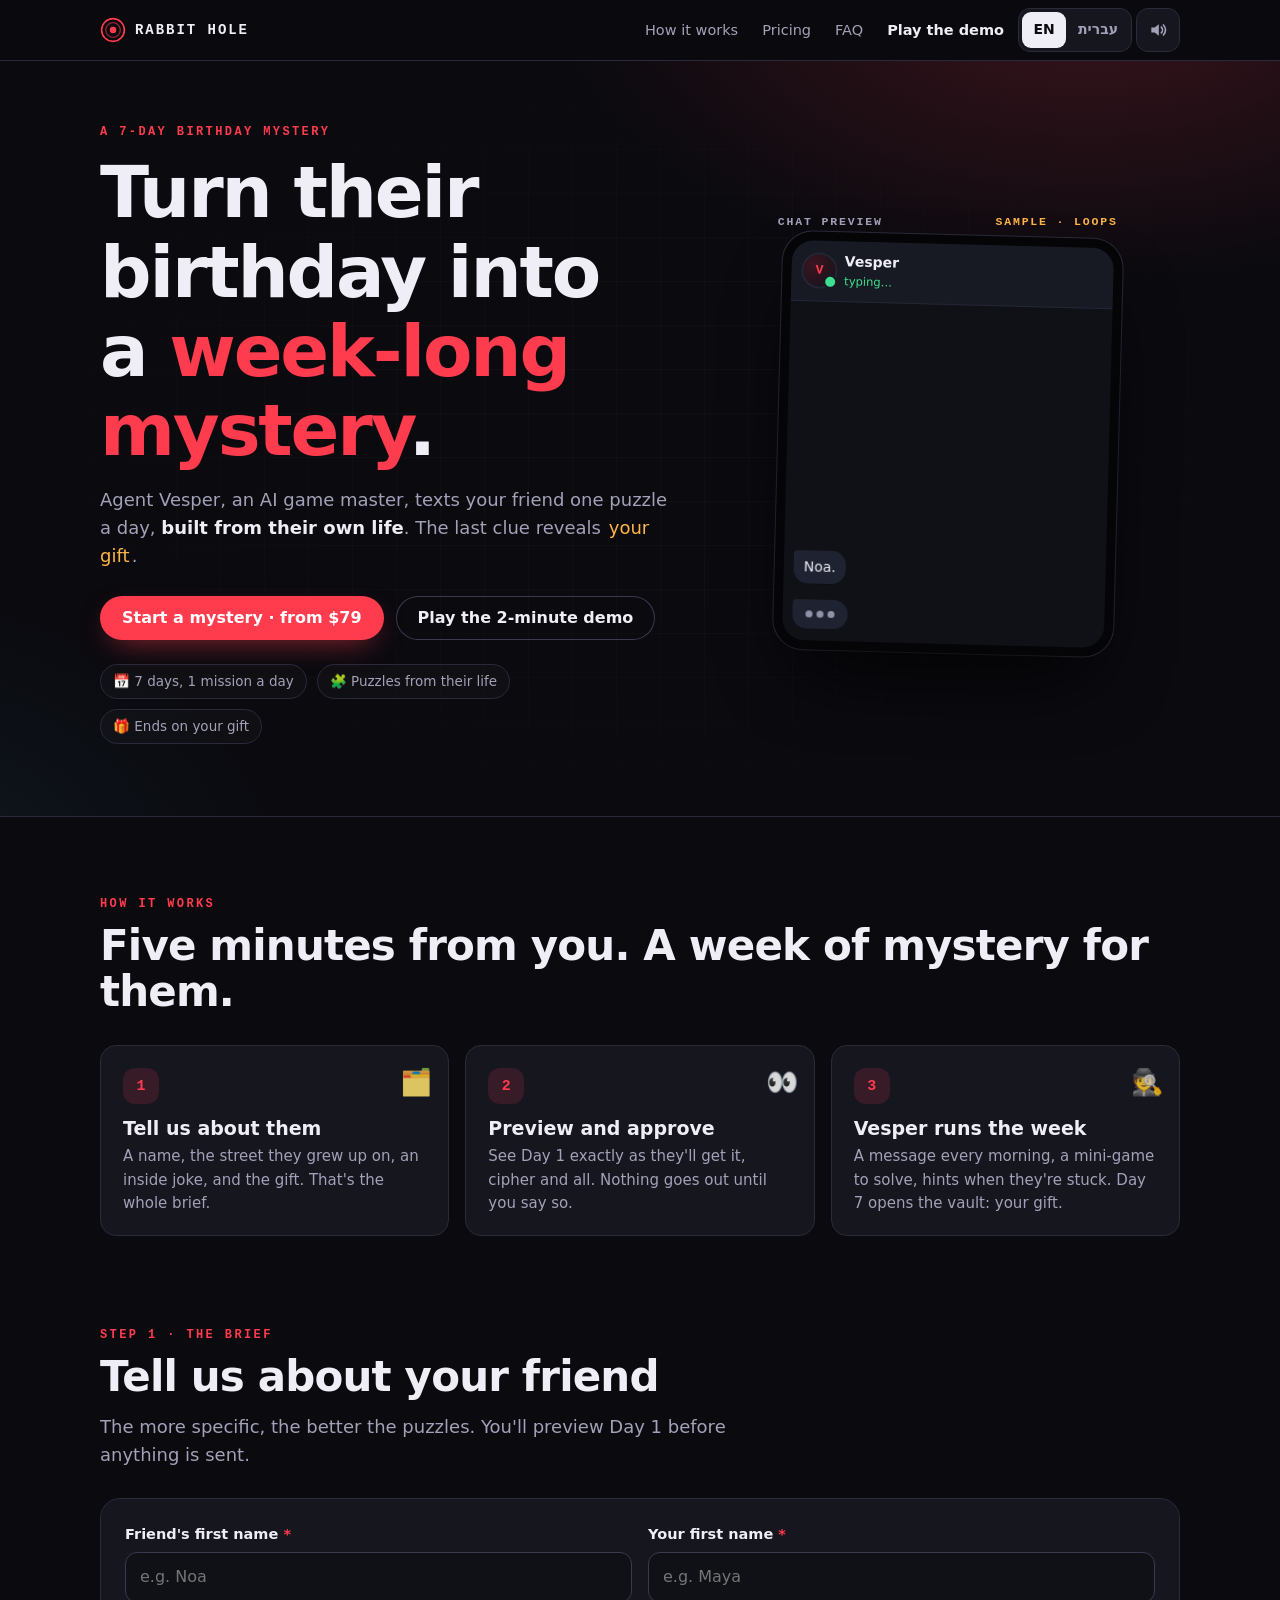
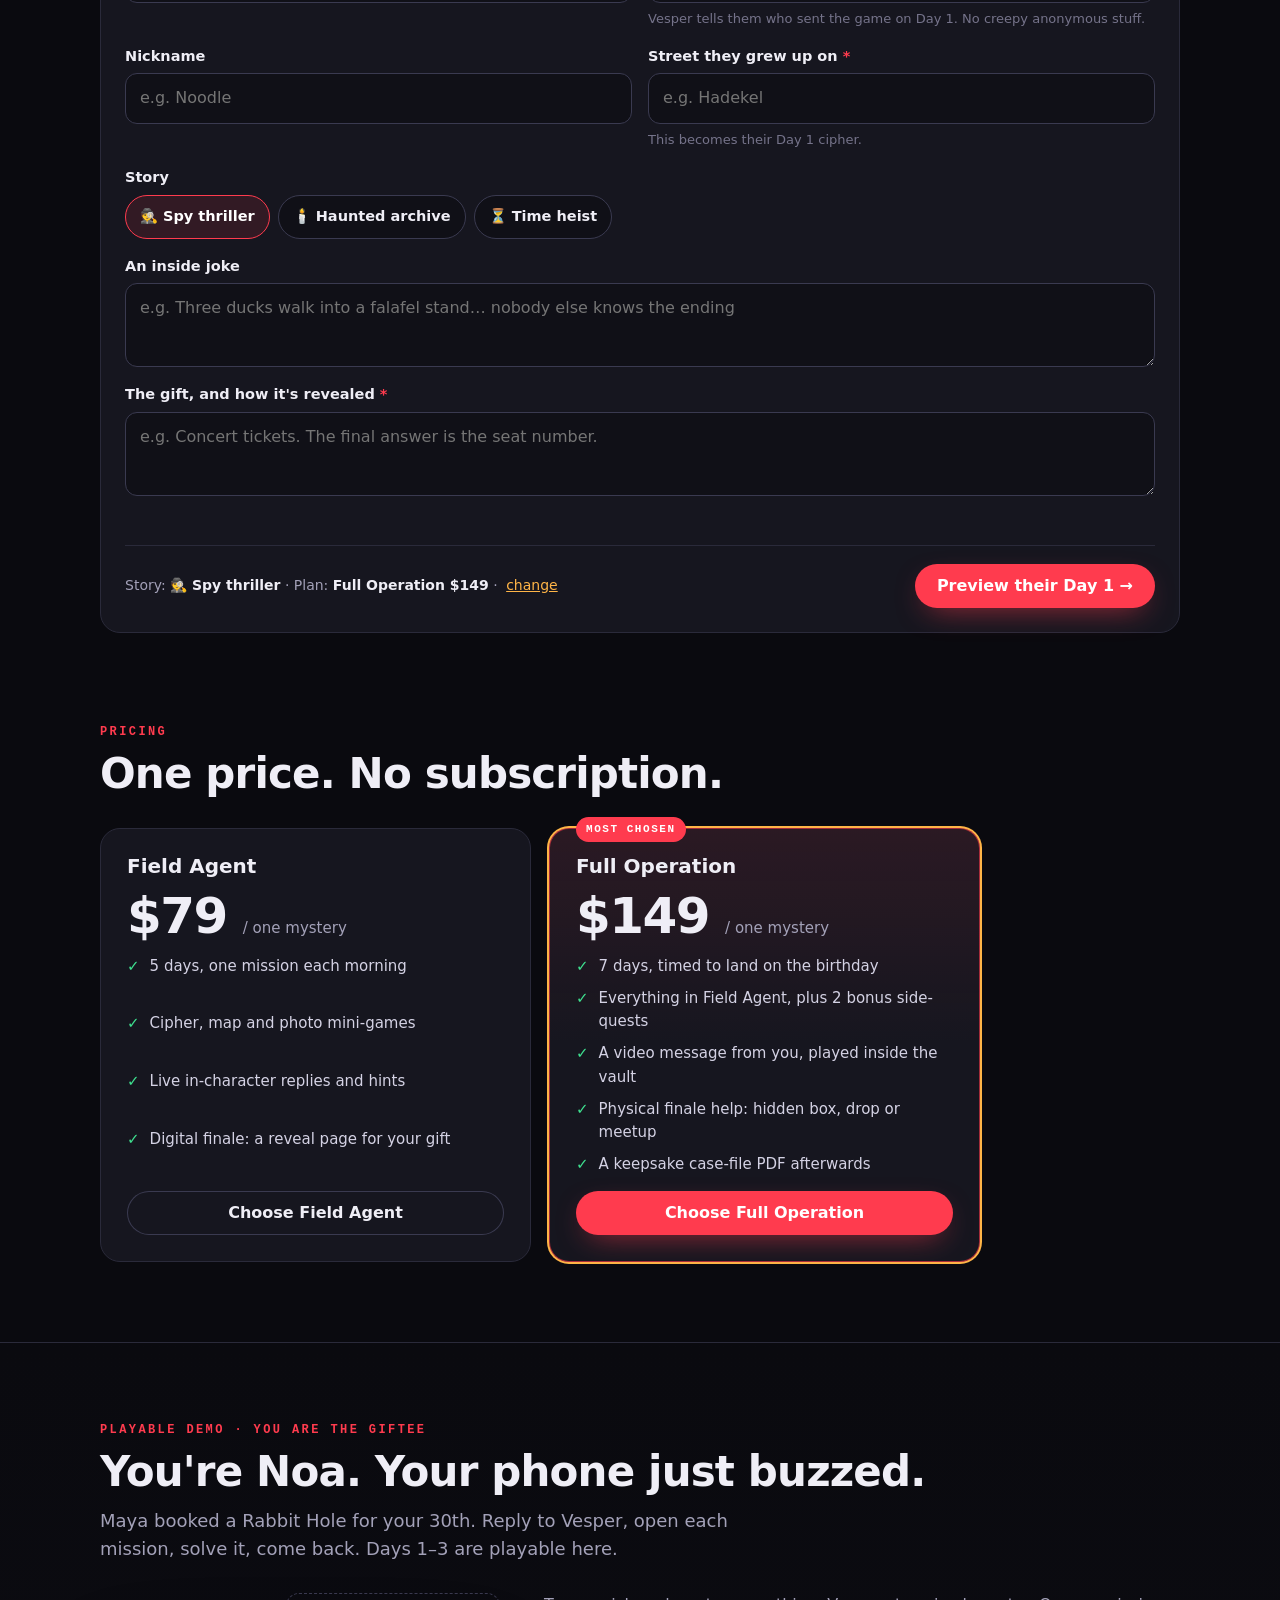
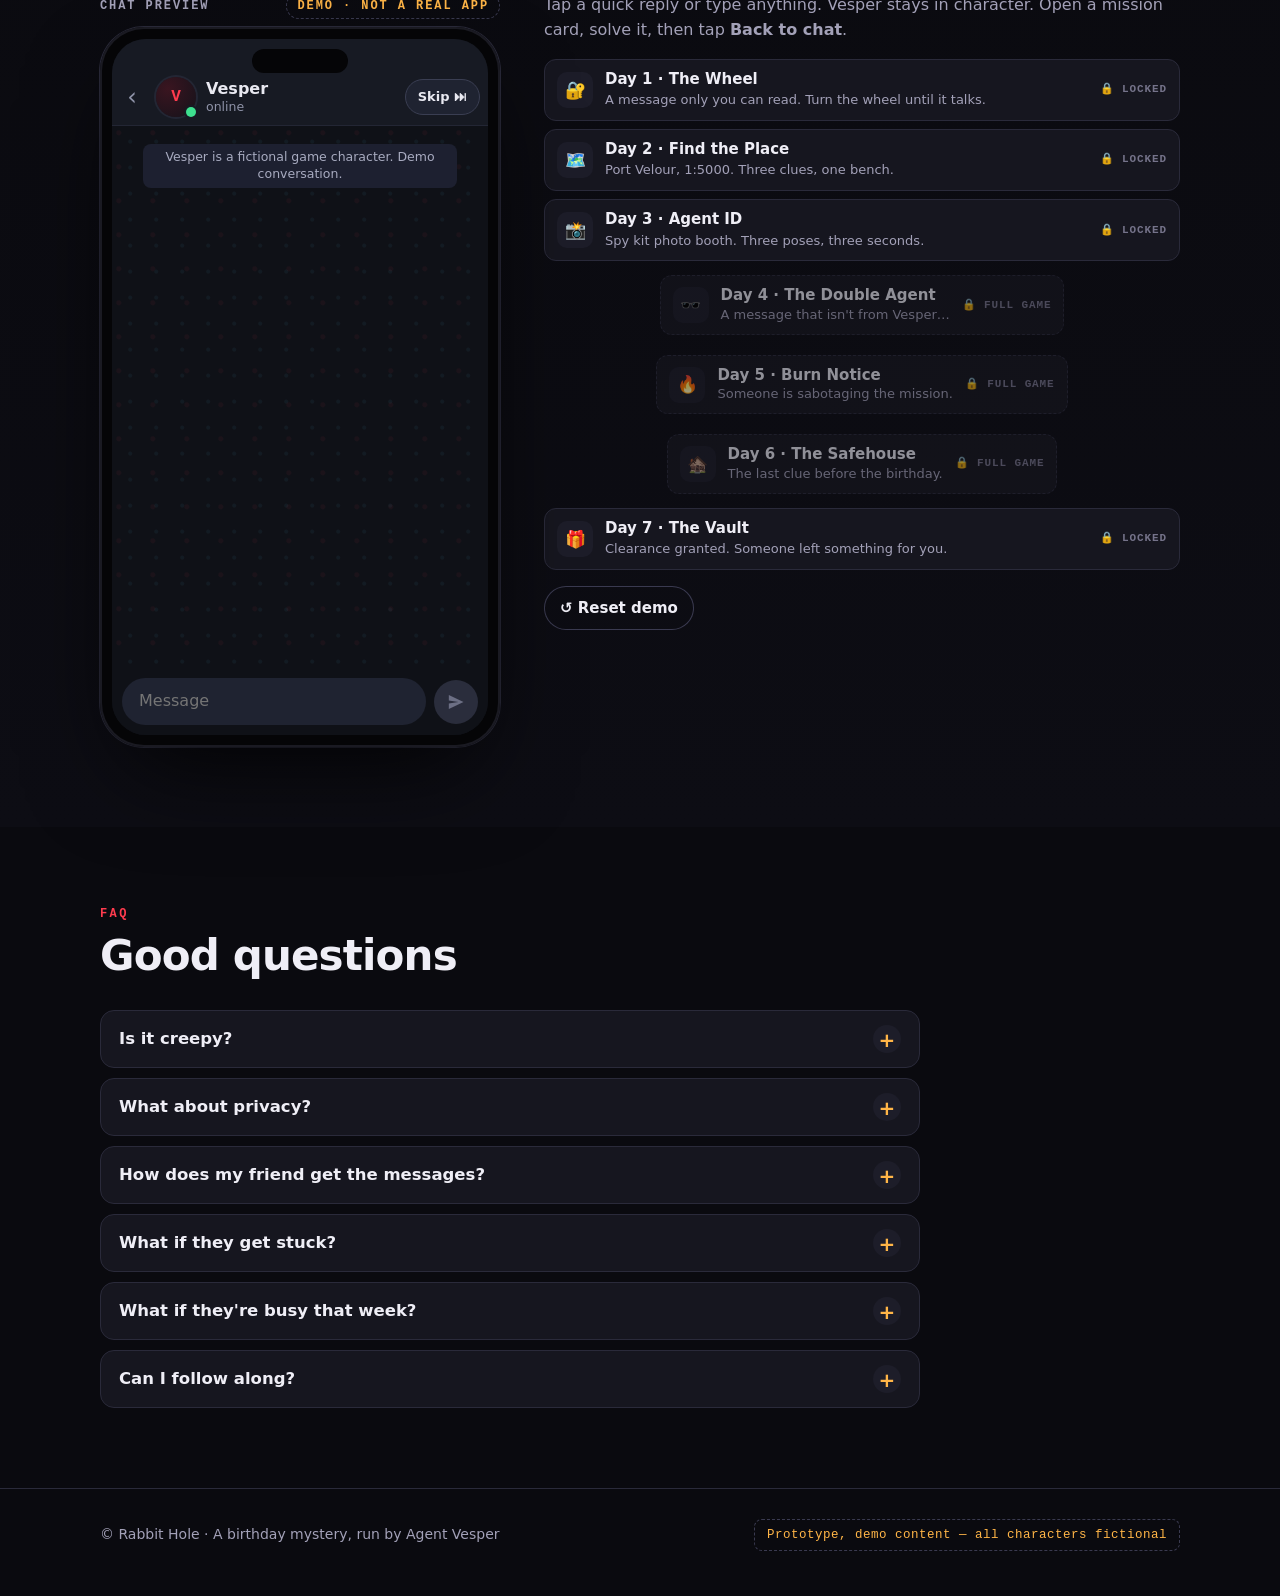
==== commit dd14abb7: "Rabbit Hole polish: chat arc, juicier games, cinematic reveal, preview step, Hebrew RTL" ====
--- a/rabbit-hole/index.html
+++ b/rabbit-hole/index.html
@@ -1,279 +1,33 @@
 <!DOCTYPE html>
-<html lang="en">
+<html lang="en" dir="ltr" data-t-doc="doc">
 <head>
 <meta charset="utf-8">
-<meta name="viewport" content="width=device-width, initial-scale=1">
-<title>Rabbit Hole — A 7-day birthday mystery, run by Agent Vesper</title>
-<meta name="description" content="A 7-day birthday mystery game, run live by an AI game master who builds puzzles from your friend's life. The last clue reveals the gift.">
+<meta name="viewport" content="width=device-width, initial-scale=1, viewport-fit=cover">
+<meta name="theme-color" content="#0a0a0f">
+<script>(function(){try{var q=new URLSearchParams(location.search).get("lang"),l=q||localStorage.getItem("rh-lang")||"en";if(l!=="he")l="en";if(q)localStorage.setItem("rh-lang",l);var h=document.documentElement;h.lang=l;h.dir=l==="he"?"rtl":"ltr"}catch(e){}})()</script>
+<title>Rabbit Hole — Turn their birthday into a 7-day mystery</title>
+<meta name="description" content="An AI game master texts your friend one puzzle a day, built from their own life. The last clue reveals your gift.">
 <link rel="icon" href="data:image/svg+xml,%3Csvg xmlns=%22http://www.w3.org/2000/svg%22 viewBox=%220 0 32 32%22%3E%3Ccircle cx=%2216%22 cy=%2216%22 r=%2214%22 fill=%22none%22 stroke=%22%23ff3b4e%22 stroke-width=%223%22/%3E%3Ccircle cx=%2216%22 cy=%2216%22 r=%225%22 fill=%22%23ff3b4e%22/%3E%3C/svg%3E">
-<style>
-  :root{
-    --bg:#0b0b10; --bg2:#12121a; --panel:#17171f; --panel2:#1e1e29; --line:#2a2a38;
-    --ink:#ecebf3; --muted:#9a98ad; --dim:#6c6a80;
-    --red:#ff3b4e; --red2:#c71f33; --amber:#ffb547; --green:#3ee08f; --cyan:#59d5ff;
-    --paper:#efe6d2; --paper-ink:#2a2318;
-    --mono: ui-monospace, "SFMono-Regular", "Cascadia Mono", Menlo, Consolas, "Courier New", monospace;
-    --type: "Courier New", Courier, ui-monospace, monospace;
-    --sans: system-ui, -apple-system, "Segoe UI", Roboto, "Helvetica Neue", Arial, sans-serif;
-    --serif: Georgia, "Times New Roman", serif;
-    --r:14px;
-  }
-  *{box-sizing:border-box}
-  html{scroll-behavior:smooth}
-  body{margin:0;background:var(--bg);color:var(--ink);font:16px/1.55 var(--sans);-webkit-font-smoothing:antialiased}
-  a{color:inherit}
-  button,input,textarea,select{font:inherit;color:inherit}
-  button{cursor:pointer}
-  :focus-visible{outline:2px solid var(--amber);outline-offset:2px}
-  .wrap{max-width:1120px;margin:0 auto;padding:0 20px}
-  .eyebrow{font:600 12px/1 var(--mono);letter-spacing:.22em;text-transform:uppercase;color:var(--red)}
-  h1,h2,h3{line-height:1.12;margin:0}
-  h2{font-size:clamp(28px,4vw,40px);letter-spacing:-.01em}
-  .lede{color:var(--muted);max-width:640px;font-size:18px}
-  section{padding:88px 0}
-  .sec-head{margin-bottom:36px;display:grid;gap:12px}
-
-  /* nav */
-  .nav{position:sticky;top:0;z-index:40;background:rgba(11,11,16,.82);backdrop-filter:blur(10px);border-bottom:1px solid var(--line)}
-  .nav .wrap{display:flex;align-items:center;justify-content:space-between;height:60px;gap:16px}
-  .logo{display:flex;align-items:center;gap:10px;font:700 15px/1 var(--mono);letter-spacing:.14em;text-transform:uppercase;text-decoration:none}
-  .logo svg{flex:none}
-  .nav-links{display:flex;gap:22px;font-size:14px;color:var(--muted)}
-  .nav-links a{text-decoration:none}
-  .nav-links a:hover{color:var(--ink)}
-  @media (max-width:720px){.nav-links a:not(.keep){display:none}}
-
-  /* buttons */
-  .btn{display:inline-flex;align-items:center;gap:10px;border:0;border-radius:999px;padding:14px 24px;font-weight:650;text-decoration:none;transition:transform .15s, box-shadow .15s, background .15s}
-  .btn-red{background:var(--red);color:#fff;box-shadow:0 8px 30px -8px rgba(255,59,78,.7)}
-  .btn-red:hover{transform:translateY(-1px);background:#ff5263}
-  .btn-ghost{background:transparent;border:1px solid var(--line);color:var(--ink)}
-  .btn-ghost:hover{border-color:var(--muted)}
-  .btn-sm{padding:9px 16px;font-size:14px}
-
-  /* hero */
-  .hero{position:relative;overflow:hidden;padding:110px 0 120px;border-bottom:1px solid var(--line);
-    background:
-      radial-gradient(900px 500px at 80% -10%, rgba(255,59,78,.18), transparent 60%),
-      radial-gradient(700px 500px at -10% 110%, rgba(89,213,255,.08), transparent 60%),
-      var(--bg)}
-  .hero::before{content:"";position:absolute;inset:0;background-image:linear-gradient(rgba(255,255,255,.025) 1px,transparent 1px),linear-gradient(90deg,rgba(255,255,255,.025) 1px,transparent 1px);background-size:44px 44px;mask-image:radial-gradient(ellipse at center,#000 30%,transparent 75%);pointer-events:none}
-  .hero::after{content:"";position:absolute;inset:0;background:repeating-linear-gradient(0deg,rgba(0,0,0,.18) 0 1px,transparent 1px 3px);pointer-events:none;opacity:.5}
-  .hero .wrap{position:relative;z-index:1;display:grid;grid-template-columns:1.15fr .85fr;gap:56px;align-items:center}
-  @media (max-width:880px){.hero .wrap{grid-template-columns:1fr}.hero{padding:70px 0 80px}}
-  .hero h1{font-size:clamp(40px,6.4vw,76px);letter-spacing:-.025em;margin:18px 0 20px}
-  .hero h1 em{font-style:normal;color:var(--red);position:relative}
-  .redact{background:var(--ink);color:var(--ink);border-radius:2px;padding:0 .15em;transition:background .5s,color .5s}
-  .redact.revealed{background:transparent;color:var(--amber)}
-  .hero-cta{display:flex;flex-wrap:wrap;gap:12px;margin-top:30px}
-  .hero-meta{display:flex;flex-wrap:wrap;gap:22px;margin-top:34px;font:13px/1.3 var(--mono);color:var(--muted)}
-  .hero-meta b{display:block;color:var(--ink);font-size:20px;font-family:var(--sans)}
-
-  .file{position:relative;background:var(--paper);color:var(--paper-ink);border-radius:6px;padding:26px 24px 28px;font-family:var(--type);transform:rotate(2deg);box-shadow:0 30px 80px -20px rgba(0,0,0,.8),0 0 0 1px rgba(0,0,0,.2)}
-  .file::before{content:"";position:absolute;top:-14px;left:26px;width:110px;height:20px;background:#d9cdb2;border-radius:6px 6px 0 0}
-  .file .stamp{position:absolute;top:18px;right:16px;border:3px solid var(--red2);color:var(--red2);font:800 15px/1 var(--mono);letter-spacing:.14em;padding:6px 10px;transform:rotate(-10deg);opacity:.85;border-radius:4px}
-  .file h3{font:700 14px/1.2 var(--mono);letter-spacing:.18em;margin-bottom:16px}
-  .file dl{margin:0;display:grid;grid-template-columns:auto 1fr;gap:6px 14px;font-size:14px}
-  .file dt{opacity:.6}
-  .file dd{margin:0;font-weight:700}
-  .file .bar{display:inline-block;background:var(--paper-ink);height:.9em;vertical-align:-1px;border-radius:1px}
-  .file .note{margin-top:18px;padding-top:14px;border-top:1px dashed rgba(0,0,0,.25);font-size:13px;line-height:1.5}
-  .clip{position:absolute;top:-18px;right:60px;width:20px;height:56px;border:3px solid #9aa0a6;border-radius:10px;border-bottom-color:transparent}
-
-  /* how */
-  .steps{display:grid;grid-template-columns:repeat(4,1fr);gap:16px}
-  @media (max-width:880px){.steps{grid-template-columns:1fr 1fr}}
-  @media (max-width:520px){.steps{grid-template-columns:1fr}}
-  .step{background:var(--panel);border:1px solid var(--line);border-radius:var(--r);padding:22px}
-  .step .n{font:700 12px/1 var(--mono);color:var(--red);letter-spacing:.16em}
-  .step h3{font-size:18px;margin:12px 0 8px}
-  .step p{margin:0;color:var(--muted);font-size:15px}
-
-  /* form */
-  .dossier-grid{display:grid;grid-template-columns:1fr 1fr;gap:18px}
-  @media (max-width:720px){.dossier-grid{grid-template-columns:1fr}}
-  .field{display:grid;gap:7px}
-  .field.full{grid-column:1/-1}
-  .field label{font:600 12px/1 var(--mono);letter-spacing:.14em;text-transform:uppercase;color:var(--muted)}
-  .field small{color:var(--dim);font-size:13px}
-  .input,textarea.input{width:100%;background:var(--bg2);border:1px solid var(--line);border-radius:10px;padding:13px 14px;transition:border-color .15s,box-shadow .15s}
-  textarea.input{resize:vertical;min-height:92px}
-  .input:focus{outline:none;border-color:var(--red);box-shadow:0 0 0 3px rgba(255,59,78,.18)}
-  .input.err{border-color:var(--amber)}
-  .form-card{background:var(--panel);border:1px solid var(--line);border-radius:20px;padding:28px}
-  .form-foot{display:flex;flex-wrap:wrap;gap:14px;align-items:center;justify-content:space-between;margin-top:24px;padding-top:22px;border-top:1px solid var(--line)}
-  .form-foot .summary{font:13px/1.5 var(--mono);color:var(--muted)}
-  .form-foot .summary b{color:var(--ink)}
-  .form-error{color:var(--amber);font-size:14px;min-height:1em}
-
-  .confirm{display:none;margin-top:22px;position:relative;background:var(--paper);color:var(--paper-ink);border-radius:10px;padding:28px;font-family:var(--type);box-shadow:0 20px 60px -20px rgba(0,0,0,.8)}
-  .confirm.show{display:block;animation:drop .5s cubic-bezier(.2,1.4,.4,1)}
-  @keyframes drop{from{opacity:0;transform:translateY(-12px) rotate(-1deg)}to{opacity:1;transform:none}}
-  .confirm .stamp{position:absolute;top:22px;right:22px;border:3px solid #1d7a45;color:#1d7a45;font:800 14px/1 var(--mono);letter-spacing:.14em;padding:7px 10px;transform:rotate(-8deg);border-radius:4px;animation:stamp .45s .25s both cubic-bezier(.3,1.6,.5,1)}
-  @keyframes stamp{from{opacity:0;transform:scale(2.2) rotate(-8deg)}to{opacity:1;transform:scale(1) rotate(-8deg)}}
-  .confirm h3{font:700 20px/1.2 var(--type);margin-bottom:4px;padding-right:130px}
-  .confirm .case{font:13px var(--mono);opacity:.7;margin-bottom:18px}
-  .confirm dl{display:grid;grid-template-columns:150px 1fr;gap:8px 16px;margin:0;font-size:15px}
-  @media (max-width:520px){.confirm dl{grid-template-columns:1fr}.confirm dt{margin-top:6px}.confirm h3{padding-right:0;margin-top:46px}}
-  .confirm dt{opacity:.6}
-  .confirm dd{margin:0;font-weight:700;word-break:break-word}
-  .confirm .cipher{font:700 18px var(--mono);letter-spacing:.2em;background:#2a2318;color:var(--paper);padding:2px 8px;border-radius:3px}
-  .confirm .vesper{margin-top:18px;padding-top:14px;border-top:1px dashed rgba(0,0,0,.3);font-style:italic}
-
-  /* themes */
-  .themes{display:grid;grid-template-columns:repeat(5,1fr);gap:14px}
-  @media (max-width:980px){.themes{grid-template-columns:repeat(3,1fr)}}
-  @media (max-width:600px){.themes{grid-template-columns:1fr 1fr}}
-  .theme{position:relative;text-align:left;background:var(--panel);border:1px solid var(--line);border-radius:var(--r);padding:18px;min-height:190px;display:flex;flex-direction:column;gap:10px;overflow:hidden;transition:transform .18s,border-color .18s,box-shadow .18s}
-  .theme::before{content:"";position:absolute;inset:0;background:var(--g);opacity:.22;transition:opacity .2s}
-  .theme > *{position:relative}
-  .theme:hover{transform:translateY(-3px);border-color:#44445a}
-  .theme:hover::before{opacity:.36}
-  .theme .ico{font-size:30px;line-height:1}
-  .theme h3{font-size:17px}
-  .theme p{margin:0;font-size:13.5px;color:var(--muted);line-height:1.45}
-  .theme .check{position:absolute;top:12px;right:12px;width:24px;height:24px;border-radius:50%;border:1.5px solid var(--line);display:grid;place-items:center;font-size:13px;color:transparent;transition:.2s}
-  .theme[aria-pressed="true"]{border-color:var(--c);box-shadow:0 0 0 1px var(--c),0 18px 40px -18px var(--c)}
-  .theme[aria-pressed="true"]::before{opacity:.5}
-  .theme[aria-pressed="true"] .check{background:var(--c);border-color:var(--c);color:#0b0b10}
-  .acts{margin-top:22px;background:var(--panel);border:1px solid var(--line);border-radius:var(--r);padding:22px 24px}
-  .acts h3{font-size:16px;margin-bottom:14px;display:flex;gap:10px;align-items:baseline;flex-wrap:wrap}
-  .acts h3 span{font:12px var(--mono);color:var(--muted);letter-spacing:.1em}
-  .acts ol{margin:0;padding:0;list-style:none;display:grid;grid-template-columns:repeat(5,1fr);gap:12px;counter-reset:a}
-  @media (max-width:880px){.acts ol{grid-template-columns:1fr}}
-  .acts li{counter-increment:a;font-size:14px;color:var(--muted);border-top:2px solid var(--c,var(--red));padding-top:10px}
-  .acts li::before{content:"ACT " counter(a, upper-roman);display:block;font:700 11px var(--mono);letter-spacing:.16em;color:var(--ink);margin-bottom:4px}
-
-  /* pricing */
-  .tiers{display:grid;grid-template-columns:1fr 1fr;gap:20px;max-width:880px}
-  @media (max-width:720px){.tiers{grid-template-columns:1fr}}
-  .tier{position:relative;background:var(--panel);border:1px solid var(--line);border-radius:20px;padding:30px;display:flex;flex-direction:column;gap:16px}
-  .tier.featured{border-color:var(--red);background:linear-gradient(180deg,rgba(255,59,78,.09),transparent 50%),var(--panel)}
-  .tier .badge{position:absolute;top:-12px;left:30px;background:var(--red);color:#fff;font:700 11px/1 var(--mono);letter-spacing:.14em;padding:7px 10px;border-radius:999px}
-  .tier h3{font-size:20px}
-  .price{font-size:52px;font-weight:800;letter-spacing:-.03em;line-height:1}
-  .price small{font-size:16px;color:var(--muted);font-weight:500;letter-spacing:0}
-  .tier ul{margin:0;padding:0;list-style:none;display:grid;gap:10px;font-size:15px;flex:1}
-  .tier li{display:flex;gap:10px;color:#cfcde0}
-  .tier li::before{content:"▸";color:var(--red)}
-  .tier.selected{box-shadow:0 0 0 2px var(--amber)}
-  .tier .btn{justify-content:center}
-
-  /* demo: chat preview */
-  .demo{background:linear-gradient(180deg,var(--bg),#0e0e15);border-top:1px solid var(--line)}
-  .demo-grid{display:grid;grid-template-columns:minmax(0,400px) 1fr;gap:48px;align-items:start;justify-content:center}
-  @media (max-width:880px){.demo-grid{grid-template-columns:1fr;gap:24px}}
-  .preview-label{display:flex;align-items:center;justify-content:space-between;gap:10px;margin:0 0 10px;font:600 12px/1 var(--mono);letter-spacing:.18em;text-transform:uppercase;color:var(--muted)}
-  .preview-label span{border:1px dashed var(--line);border-radius:999px;padding:6px 10px;color:var(--amber)}
-
-  .phone{position:relative;height:740px;max-height:86vh;min-height:560px;border-radius:44px;padding:12px;background:#050507;box-shadow:0 40px 100px -30px rgba(0,0,0,.9),0 0 0 1px #2a2a38,inset 0 0 0 2px #1a1a22}
-  .phone::before{content:"";position:absolute;top:22px;left:50%;transform:translateX(-50%);width:96px;height:24px;border-radius:14px;background:#050507;z-index:3}
-  .chat{height:100%;display:flex;flex-direction:column;border-radius:34px;overflow:hidden;background:#0f1117;color:#e9e9f1;font-size:15px}
-  @media (max-width:520px){
-    .demo .wrap{padding:0 10px}
-    .phone{height:calc(100svh - 120px);max-height:none;min-height:520px;border-radius:22px;padding:0;background:none;box-shadow:0 0 0 1px #2a2a38}
-    .phone::before{display:none}
-    .chat{border-radius:22px}
-  }
-
-  .chat-top{height:28px;flex:none;background:#171a23}
-  @media (max-width:520px){.chat-top{display:none}}
-  .chat-head{flex:none;display:flex;align-items:center;gap:10px;padding:10px 12px 10px 8px;background:#171a23;border-bottom:1px solid #232634;z-index:2}
-  .chat-head .chev{width:28px;height:28px;display:grid;place-items:center;color:#8f93a8;font-size:22px;line-height:1}
-  .c-ava{flex:none;width:40px;height:40px;border-radius:50%;display:grid;place-items:center;background:radial-gradient(circle at 30% 30%,#3a1520,#14121a);color:var(--red);font:800 16px var(--mono);box-shadow:0 0 0 2px #232634;position:relative}
-  .c-ava::after{content:"";position:absolute;right:0;bottom:0;width:10px;height:10px;border-radius:50%;background:var(--green);box-shadow:0 0 0 2px #171a23}
-  .chat-head .who{flex:1;min-width:0;line-height:1.25}
-  .chat-head .who b{display:block;font-size:16px}
-  .chat-head .who small{display:block;font-size:12.5px;color:#8f93a8;transition:color .2s}
-  .chat-head .who small.typing{color:var(--green)}
-  .chat-head .menu{color:#8f93a8;font-size:20px;padding:0 6px}
-
-  .chat-body{flex:1;min-height:0;overflow-y:auto;padding:12px 10px 8px;scroll-behavior:smooth;
-    background:
-      radial-gradient(circle at 20% 20%,rgba(255,59,78,.05) 0 2px,transparent 3px) 0 0/34px 34px,
-      radial-gradient(circle at 70% 60%,rgba(89,213,255,.05) 0 1.5px,transparent 2.5px) 0 0/26px 26px,
-      #0f1117}
-  .chip-sys{display:table;margin:6px auto 10px;padding:5px 11px;border-radius:8px;background:#1d2030;color:#9da1b6;font-size:12px;text-align:center;max-width:86%}
-  .row{display:flex;margin:2px 0}
-  .row.n{justify-content:flex-end}
-  .row.first{margin-top:10px}
-  .bub{position:relative;max-width:82%;padding:7px 10px 6px;border-radius:14px;line-height:1.4;word-wrap:break-word;box-shadow:0 1px 1px rgba(0,0,0,.25)}
-  .row.v .bub{background:#1f2331;border-top-left-radius:14px}
-  .row.n .bub{background:#6b2232;color:#fff}
-  .row.v.first .bub{border-top-left-radius:4px}
-  .row.n.first .bub{border-top-right-radius:4px}
-  .bub p{margin:0}
-  .bub .meta{float:right;margin:6px 0 -2px 10px;font-size:11px;color:#8f93a8;display:inline-flex;align-items:center;gap:3px;white-space:nowrap}
-  .row.n .bub .meta{color:#e7b9c2}
-  .ticks{font-size:12px;letter-spacing:-.32em;padding-right:.32em;color:#e7b9c2;transition:color .3s}
-  .ticks.read{color:var(--cyan)}
-  .row.new .bub{animation:pop .28s cubic-bezier(.2,1.3,.4,1)}
-  @keyframes pop{from{opacity:0;transform:translateY(8px) scale(.96)}to{opacity:1;transform:none}}
-
-  .bub.has-lp{padding:4px 4px 6px;width:82%}
-  .lp{display:block;text-decoration:none;color:inherit;border-radius:10px;overflow:hidden;background:#151823;border-left:3px solid var(--red)}
-  .lp:hover .lp-art{filter:brightness(1.15)}
-  .lp-art{position:relative;height:118px;display:grid;place-items:center;overflow:hidden;transition:filter .2s}
-  .lp-art svg{width:100%;height:100%;display:block}
-  .lp-art .done{position:absolute;top:8px;right:8px;background:var(--green);color:#0b0b10;font:800 10.5px/1 var(--mono);letter-spacing:.08em;padding:5px 7px;border-radius:6px}
-  .lp-meta{padding:8px 10px 9px;display:grid;gap:2px}
-  .lp-meta small{font-size:11px;color:#8f93a8;text-transform:lowercase}
-  .lp-meta b{font-size:14.5px}
-  .lp-meta span{font-size:13px;color:#b5b8ca;line-height:1.35}
-  .lp-url{display:block;padding:6px 6px 0;font-size:13.5px;color:var(--cyan);word-break:break-all}
-
-  .typing-row{display:none;margin-top:10px}
-  .typing-row.show{display:flex}
-  .typing-bub{background:#1f2331;border-radius:14px;border-top-left-radius:4px;padding:11px 13px;display:flex;gap:4px}
-  .typing-bub i{width:7px;height:7px;border-radius:50%;background:#8f93a8;animation:tdot 1.2s infinite}
-  .typing-bub i:nth-child(2){animation-delay:.15s}.typing-bub i:nth-child(3){animation-delay:.3s}
-  @keyframes tdot{0%,60%,100%{transform:none;opacity:.5}30%{transform:translateY(-5px);opacity:1}}
-
-  .choices{flex:none;display:flex;gap:8px;overflow-x:auto;padding:0 10px;max-height:0;transition:max-height .25s,padding .25s;scrollbar-width:none}
-  .choices.show{max-height:60px;padding:8px 10px}
-  .choices button{flex:none;border:1px solid #3a3e52;background:#171a23;color:#e9e9f1;border-radius:999px;padding:8px 14px;font-size:14px;white-space:nowrap;animation:pop .3s both}
-  .choices button:hover{border-color:var(--red);color:#fff}
-  .composer{flex:none;display:flex;gap:8px;align-items:center;padding:8px 10px 12px;background:#0f1117}
-  .composer input{flex:1;min-width:0;background:#1f2331;border:1px solid transparent;border-radius:999px;padding:11px 16px;font-size:15px;color:#e9e9f1}
-  .composer input:focus{outline:none;border-color:#3a3e52}
-  .composer button{flex:none;width:44px;height:44px;border-radius:50%;border:0;background:var(--red);color:#fff;display:grid;place-items:center;transition:transform .15s}
-  .composer button:active{transform:scale(.92)}
-  .composer button:disabled{background:#2a2d3c;color:#6c6f84}
-
-  .side{display:grid;gap:18px;align-content:start}
-  .side .lede{font-size:16px}
-  .missions{list-style:none;margin:0;padding:0;display:grid;gap:10px}
-  .missions li{display:flex;align-items:center;gap:12px;background:var(--panel);border:1px solid var(--line);border-radius:12px;padding:12px 14px}
-  .missions .ic{flex:none;width:34px;height:34px;border-radius:10px;display:grid;place-items:center;background:var(--panel2);font-size:17px}
-  .missions .tx{flex:1;min-width:0;line-height:1.3}
-  .missions .tx b{display:block;font-size:15px}
-  .missions .tx small{color:var(--muted);font-size:13px}
-  .missions .st{font:700 11px/1 var(--mono);letter-spacing:.1em;color:var(--dim)}
-  .missions li.done{border-color:rgba(62,224,143,.4)}
-  .missions li.done .st{color:var(--green)}
-  .missions li.live .st{color:var(--amber)}
-  .side-actions{display:flex;gap:10px;flex-wrap:wrap}
-
-  footer{border-top:1px solid var(--line);padding:36px 0 50px;color:var(--muted);font-size:14px}
-  footer .wrap{display:flex;flex-wrap:wrap;gap:16px;justify-content:space-between;align-items:center}
-  footer .proto{font:12px var(--mono);letter-spacing:.06em;border:1px dashed var(--line);padding:8px 12px;border-radius:8px;color:var(--amber)}
-  .sr{position:absolute;width:1px;height:1px;overflow:hidden;clip:rect(0 0 0 0);white-space:nowrap}
-  @media (prefers-reduced-motion:reduce){*{animation:none!important;transition:none!important}html{scroll-behavior:auto}}
-</style>
+<link rel="preconnect" href="https://fonts.gstatic.com" crossorigin>
+<link rel="stylesheet" href="https://fonts.googleapis.com/css2?family=Heebo:wght@400;500;700;800;900&display=swap" media="print" onload="this.media='all'">
+<link rel="stylesheet" href="assets/rh.css">
+<link rel="stylesheet" href="assets/landing.css">
 </head>
 <body>
 
-<nav class="nav" aria-label="Main">
-  <div class="wrap">
-    <a href="#top" class="logo" aria-label="Rabbit Hole home">
+<nav class="nav" data-t-aria="navAria" aria-label="Main">
+  <div class="wrap">
+    <a href="#top" class="logo" data-t-aria="homeAria" aria-label="Rabbit Hole home">
       <svg width="26" height="26" viewBox="0 0 32 32" aria-hidden="true"><circle cx="16" cy="16" r="14" fill="none" stroke="#ff3b4e" stroke-width="2"/><circle cx="16" cy="16" r="9" fill="none" stroke="#ff3b4e" stroke-width="1.5" opacity=".6"/><circle cx="16" cy="16" r="4" fill="#ff3b4e"/></svg>
-      Rabbit Hole
+      <span class="word">Rabbit Hole</span>
     </a>
     <div class="nav-links">
-      <a href="#how">How it works</a>
-      <a href="#themes">Stories</a>
-      <a href="#pricing">Pricing</a>
-      <a href="#demo" class="keep">Play the demo</a>
+      <a href="#how" data-t="navHow">How it works</a>
+      <a href="#pricing" data-t="navPricing">Pricing</a>
+      <a href="#faq" data-t="navFaq">FAQ</a>
+      <a href="#demo" class="keep" data-t="navDemo">Play the demo</a>
+      <div data-langtoggle></div>
+      <button type="button" class="iconbtn" data-mute></button>
     </div>
   </div>
 </nav>
@@ -281,34 +35,23 @@
 <header class="hero" id="top">
   <div class="wrap">
     <div>
-      <div class="eyebrow">// Classified birthday operation</div>
-      <h1>Your friend's birthday<br>just became a <em>case file</em>.</h1>
-      <p class="lede">For seven days, <b style="color:var(--ink)">Agent Vesper</b> — an AI game master — messages them on their phone with puzzles built from their own life: the street they grew up on, the joke only you two get. The final clue reveals <span class="redact" id="redact">your gift</span>.</p>
+      <div class="eyebrow" data-t="heroEyebrow">A 7-day birthday mystery</div>
+      <h1 data-th="heroH1">Turn their birthday into a <em>week-long mystery</em>.</h1>
+      <p class="lede" data-th="heroLede">Agent Vesper, an AI game master, texts your friend one puzzle a day, built from their own life. The last clue reveals <span class="redact" id="redact">your gift</span>.</p>
       <div class="hero-cta">
-        <a href="#dossier" class="btn btn-red">Open a case file →</a>
-        <a href="#demo" class="btn btn-ghost">Play as the giftee</a>
+        <a href="#dossier" class="btn" data-t="heroCta1">Start a mystery · from $79</a>
+        <a href="#demo" class="btn ghost" data-t="heroCta2">Play the 2-minute demo</a>
       </div>
       <div class="hero-meta">
-        <div><b>7 days</b>one chat drop each morning</div>
-        <div><b>5 acts</b>pick the genre</div>
-        <div><b>1 reveal</b>the gift, at last</div>
-      </div>
-    </div>
-    <div aria-hidden="true">
-      <div class="file">
-        <div class="clip"></div>
-        <div class="stamp">TOP SECRET</div>
-        <h3>SUBJECT FILE · RH-0417</h3>
-        <dl>
-          <dt>Subject</dt><dd>Noa B.</dd>
-          <dt>Codename</dt><dd>"Noodle"</dd>
-          <dt>Origin</dt><dd><span class="bar" style="width:90px"></span> St.</dd>
-          <dt>Weakness</dt><dd>The three ducks</dd>
-          <dt>Payload</dt><dd><span class="bar" style="width:120px"></span></dd>
-          <dt>Handler</dt><dd>Agent Vesper</dd>
-        </dl>
-        <div class="note">"She will think it's a wrong number for about four hours. Then she won't be able to stop." — Vesper, field note</div>
-      </div>
+        <span data-t="meta1">📅 7 days, 1 mission a day</span><span data-t="meta2">🧩 Puzzles from their life</span><span data-t="meta3">🎁 Ends on your gift</span>
+      </div>
+    </div>
+    <div class="mini" aria-hidden="true">
+      <div class="plabel"><span>Chat preview</span><span data-t="sampleLbl">Sample · loops</span></div>
+      <div class="mphone"><div class="mscreen">
+        <div class="mhead"><div class="c-ava sm">V</div><div><b>Vesper</b><small id="loopStatus" data-t="online">online</small></div></div>
+        <div class="mbody" id="loop"></div>
+      </div></div>
     </div>
   </div>
 </header>
@@ -317,156 +60,169 @@
 <section id="how">
   <div class="wrap">
     <div class="sec-head">
-      <div class="eyebrow">How it works</div>
-      <h2>You hand over the intel. Vesper runs the op.</h2>
+      <div class="eyebrow" data-t="howEyebrow">How it works</div>
+      <h2 data-t="howH2">Five minutes from you. A week of mystery for them.</h2>
     </div>
     <div class="steps">
-      <div class="step"><div class="n">01 / BRIEF</div><h3>Build the dossier</h3><p>Tell us about your friend: nicknames, old addresses, inside jokes, what they're obsessed with.</p></div>
-      <div class="step"><div class="n">02 / GENRE</div><h3>Choose the story</h3><p>Spy thriller, haunted archive, time heist… five acts, one arc, written around them.</p></div>
-      <div class="step"><div class="n">03 / PLAY</div><h3>Vesper makes contact</h3><p>Daily in-character chat messages, each linking to a mini-game page built only for them. Vesper replies live, nudges, and adapts.</p></div>
-      <div class="step"><div class="n">04 / REVEAL</div><h3>The final clue</h3><p>The last solution points to your gift — a code, a place, or a box you've hidden.</p></div>
-    </div>
-  </div>
-</section>
-
-<section id="dossier" style="padding-top:20px">
-  <div class="wrap">
-    <div class="sec-head">
-      <div class="eyebrow">Step 01 · Intelligence gathering</div>
-      <h2>Tell us about your friend</h2>
-      <p class="lede">The more specific, the better the puzzles. Vesper never shares this with anyone, and the case file is shredded 30 days after the reveal.</p>
+      <div class="step"><span class="ill" aria-hidden="true">🗂️</span><div class="n">1</div><h3 data-t="s1h">Tell us about them</h3><p data-t="s1p">A name, the street they grew up on, an inside joke, and the gift. That's the whole brief.</p></div>
+      <div class="step"><span class="ill" aria-hidden="true">👀</span><div class="n">2</div><h3 data-t="s2h">Preview and approve</h3><p data-t="s2p">See Day 1 exactly as they'll get it, cipher and all. Nothing goes out until you say so.</p></div>
+      <div class="step"><span class="ill" aria-hidden="true">🕵️</span><div class="n">3</div><h3 data-t="s3h">Vesper runs the week</h3><p data-t="s3p">A message every morning, a mini-game to solve, hints when they're stuck. Day 7 opens the vault: your gift.</p></div>
+    </div>
+  </div>
+</section>
+
+<section id="dossier" style="padding-top:12px">
+  <div class="wrap">
+    <div class="sec-head">
+      <div class="eyebrow" data-t="formEyebrow">Step 1 · The brief</div>
+      <h2 data-t="formH2">Tell us about your friend</h2>
+      <p class="lede" data-t="formLede">The more specific, the better the puzzles. You'll preview Day 1 before anything is sent.</p>
     </div>
     <form class="form-card" id="dossierForm" novalidate>
       <div class="dossier-grid">
         <div class="field">
-          <label for="f-name">Friend's first name *</label>
-          <input class="input" id="f-name" name="name" placeholder="e.g. Noa" autocomplete="off" required>
-        </div>
-        <div class="field">
-          <label for="f-nick">Nickname</label>
-          <input class="input" id="f-nick" name="nick" placeholder="e.g. Noodle" autocomplete="off">
-        </div>
-        <div class="field">
-          <label for="f-street">Childhood street *</label>
-          <input class="input" id="f-street" name="street" placeholder="e.g. Hadekel" autocomplete="off" required>
-          <small>Vesper loves turning these into ciphers.</small>
-        </div>
-        <div class="field">
-          <label for="f-hobbies">Hobbies &amp; obsessions</label>
-          <input class="input" id="f-hobbies" name="hobbies" placeholder="e.g. bouldering, sourdough, 90s anime" autocomplete="off">
+          <label for="f-name"><span data-t="fName">Friend's first name</span> <span class="req" aria-hidden="true">*</span></label>
+          <input class="input" id="f-name" name="name" data-t-ph="fNamePh" placeholder="e.g. Noa" autocomplete="off" maxlength="40" required aria-required="true">
+        </div>
+        <div class="field">
+          <label for="f-you"><span data-t="fYou">Your first name</span> <span class="req" aria-hidden="true">*</span></label>
+          <input class="input" id="f-you" name="you" data-t-ph="fYouPh" placeholder="e.g. Maya" autocomplete="given-name" maxlength="40" required aria-required="true" aria-describedby="f-you-h">
+          <small id="f-you-h" data-t="fYouH">Vesper tells them who sent the game on Day 1. No creepy anonymous stuff.</small>
+        </div>
+        <div class="field">
+          <label for="f-nick" data-t="fNick">Nickname</label>
+          <input class="input" id="f-nick" name="nick" data-t-ph="fNickPh" placeholder="e.g. Noodle" autocomplete="off" maxlength="40">
+        </div>
+        <div class="field">
+          <label for="f-street"><span data-t="fStreet">Street they grew up on</span> <span class="req" aria-hidden="true">*</span></label>
+          <input class="input" id="f-street" name="street" data-t-ph="fStreetPh" placeholder="e.g. Hadekel" autocomplete="off" maxlength="40" required aria-required="true" aria-describedby="f-street-h">
+          <small id="f-street-h" data-t="fStreetH">This becomes their Day 1 cipher.</small>
+        </div>
+        <div class="field he-only" role="radiogroup" aria-labelledby="f-g-l">
+          <span class="flabel" id="f-g-l">איך וספר תפנה אליהם?</span>
+          <div class="chips" id="genderChips"><button type="button" data-g="f" aria-pressed="true">בלשון נקבה</button><button type="button" data-g="m" aria-pressed="false">בלשון זכר</button></div>
+        </div>
+        <div class="field">
+          <span class="flabel" id="f-story-l" data-t="fStory">Story</span>
+          <div class="chips" id="storyChips" role="group" aria-labelledby="f-story-l"></div>
         </div>
         <div class="field full">
-          <label for="f-jokes">Inside jokes</label>
-          <textarea class="input" id="f-jokes" name="jokes" placeholder="e.g. 'Three ducks walk into a falafel stand…' — nobody else knows the ending"></textarea>
+          <label for="f-jokes" data-t="fJokes">An inside joke</label>
+          <textarea class="input" id="f-jokes" name="jokes" data-t-ph="fJokesPh" placeholder="e.g. Three ducks walk into a falafel stand… nobody else knows the ending" maxlength="300"></textarea>
         </div>
         <div class="field full">
-          <label for="f-gift">Gift reveal *</label>
-          <textarea class="input" id="f-gift" name="gift" placeholder="What is the gift, and how should the final clue reveal it? e.g. 'Concert tickets — final answer is the seat number' or 'A box hidden behind the bookshelf'" required></textarea>
-        </div>
-      </div>
+          <label for="f-gift"><span data-t="fGift">The gift, and how it's revealed</span> <span class="req" aria-hidden="true">*</span></label>
+          <textarea class="input" id="f-gift" name="gift" data-t-ph="fGiftPh" placeholder="e.g. Concert tickets. The final answer is the seat number." maxlength="300" required aria-required="true"></textarea>
+        </div>
+      </div>
+      <p class="form-error" id="formError" role="alert"></p>
       <div class="form-foot">
-        <div class="summary" id="formSummary">Story: <b>Spy Thriller</b> · Plan: <b>Full Operation $149</b></div>
-        <div style="display:flex;gap:12px;align-items:center;flex-wrap:wrap">
-          <span class="form-error" id="formError" role="alert"></span>
-          <button class="btn btn-red" type="submit">Create dossier →</button>
-        </div>
+        <div class="summary" id="formSummary"></div>
+        <button class="btn" type="submit" data-t="fSubmit">Preview their Day 1 →</button>
       </div>
     </form>
-    <div class="confirm" id="confirm" role="status" aria-live="polite" tabindex="-1">
-      <div class="stamp">DOSSIER CREATED</div>
-      <h3 id="c-title">Subject file opened</h3>
-      <div class="case" id="c-case">Case #RH-0000</div>
-      <dl>
-        <dt>Subject</dt><dd id="c-name"></dd>
-        <dt>Codename</dt><dd id="c-nick"></dd>
-        <dt>Story</dt><dd id="c-theme"></dd>
-        <dt>Plan</dt><dd id="c-tier"></dd>
-        <dt>Act I cipher (preview)</dt><dd><span class="cipher" id="c-cipher"></span></dd>
-        <dt>Final reveal</dt><dd id="c-gift"></dd>
-      </dl>
-      <div class="vesper" id="c-vesper"></div>
-    </div>
-  </div>
-</section>
-
-<section id="themes" style="padding-top:20px">
-  <div class="wrap">
-    <div class="sec-head">
-      <div class="eyebrow">Step 02 · Choose the story</div>
-      <h2>Five acts. Pick the genre.</h2>
-      <p class="lede">Every story runs in five acts and ends on your gift. Vesper changes voice to match.</p>
-    </div>
-    <div class="themes" id="themeGrid" role="group" aria-label="Story theme"></div>
-    <div class="acts" id="acts"></div>
-  </div>
-</section>
-
-<section id="pricing" style="padding-top:20px">
-  <div class="wrap">
-    <div class="sec-head">
-      <div class="eyebrow">Step 03 · Pick your plan</div>
-      <h2>Pricing</h2>
+
+    <div class="preview" id="preview" tabindex="-1" aria-labelledby="pvTitle">
+      <div class="pv-head"><h3 id="pvTitle" data-t="pvTitle">Day 1 preview</h3><span class="pv-stamp" data-t="pvStamp">PREVIEW · NOT SENT</span></div>
+      <div class="pv-grid">
+        <div class="mini">
+          <div class="plabel"><span>Chat preview</span><span id="pvFor"></span></div>
+          <div class="mphone" style="transform:none"><div class="mscreen" style="height:auto;min-height:420px">
+            <div class="mhead"><div class="c-ava sm" aria-hidden="true">V</div><div><b>Vesper</b><small data-t="online">online</small></div></div>
+            <div class="mbody" id="pvMsgs" style="justify-content:flex-start"></div>
+          </div></div>
+        </div>
+        <div class="pv-side">
+          <p data-t="pvExplain">This is what lands on their phone on the morning of Day 1. Here's the cipher Vesper made from their street:</p>
+          <div class="minicipher">
+            <div class="lbl" data-t="pvSee">What they'll see</div>
+            <div class="tiles" id="pvCipher"></div>
+            <div class="lbl" style="margin-top:12px" data-t="pvTry">Try it: turn the wheel</div>
+            <div class="tiles dec" id="pvDecoded" aria-live="polite"></div>
+            <div class="ctrl">
+              <button type="button" class="iconbtn" id="pvMinus" data-t-aria="pvMinus" aria-label="Shift back">−</button>
+              <b id="pvShift">0</b>
+              <button type="button" class="iconbtn" id="pvPlus" data-t-aria="pvPlus" aria-label="Shift forward">+</button>
+            </div>
+          </div>
+          <div class="pv-actions">
+            <button type="button" class="btn green" id="approveBtn" data-t="pvApprove">Looks good — approve</button>
+            <button type="button" class="btn ghost" id="editBtn" data-t="pvEdit">Edit details</button>
+          </div>
+          <div class="approved" id="approved" role="status" aria-live="polite" tabindex="-1">
+            <div class="stamp" data-t="pvApprovedStamp">APPROVED</div>
+            <h4 id="apTitle"></h4>
+            <p id="apText"></p>
+          </div>
+        </div>
+      </div>
+    </div>
+  </div>
+</section>
+
+<section id="pricing" style="padding-top:12px">
+  <div class="wrap">
+    <div class="sec-head">
+      <div class="eyebrow" data-t="priceEyebrow">Pricing</div>
+      <h2 data-t="priceH2">One price. No subscription.</h2>
     </div>
     <div class="tiers">
       <div class="tier" data-tier="field">
-        <h3>Field Agent</h3>
-        <div class="price">$79 <small>/ one operation</small></div>
+        <h3 data-t="t1Name">Field Agent</h3>
+        <div class="price"><span data-t="t1Price">$79</span> <small data-t="perOp">/ one mystery</small></div>
         <ul>
-          <li>5-day mystery, one chat drop a day</li>
-          <li>All five acts, condensed</li>
-          <li>Live in-character replies and nudges from Vesper</li>
-          <li>Digital finale: a reveal page unlocks the gift</li>
+          <li data-t="t1a">5 days, one mission each morning</li>
+          <li data-t="t1b">Cipher, map and photo mini-games</li>
+          <li data-t="t1c">Live in-character replies and hints</li>
+          <li data-t="t1d">Digital finale: a reveal page for your gift</li>
         </ul>
-        <button class="btn btn-ghost" type="button" data-pick="field">Choose Field Agent</button>
-      </div>
-      <div class="tier featured selected" data-tier="full">
-        <div class="badge">MOST CHOSEN</div>
-        <h3>Full Operation</h3>
-        <div class="price">$149 <small>/ one operation</small></div>
+        <button class="btn ghost" type="button" data-pick="field" data-t="t1Btn">Choose Field Agent</button>
+      </div>
+      <div class="tier featured" data-tier="full">
+        <div class="badge" data-t="badge">MOST CHOSEN</div>
+        <h3 data-t="t2Name">Full Operation</h3>
+        <div class="price"><span data-t="t2Price">$149</span> <small data-t="perOp">/ one mystery</small></div>
         <ul>
-          <li>7-day mystery, timed to land on the birthday</li>
-          <li>Five acts plus two bonus side-quests</li>
-          <li>Mini-game pages: cipher wheels, maps, photo missions</li>
-          <li>Live in-character replies and nudges from Vesper</li>
-          <li>Physical finale coordination: we plan the hidden box, the drop or the meetup with you</li>
-          <li>Afterwards: a keepsake case-file PDF of the whole game</li>
+          <li data-t="t2a">7 days, timed to land on the birthday</li>
+          <li data-t="t2b">Everything in Field Agent, plus 2 bonus side-quests</li>
+          <li data-t="t2c">A video message from you, played inside the vault</li>
+          <li data-t="t2d">Physical finale help: hidden box, drop or meetup</li>
+          <li data-t="t2e">A keepsake case-file PDF afterwards</li>
         </ul>
-        <button class="btn btn-red" type="button" data-pick="full">Choose Full Operation</button>
-      </div>
-    </div>
-  </div>
-</section>
-
-<section class="demo" id="demo">
-  <div class="wrap">
-    <div class="sec-head">
-      <div class="eyebrow">Playable demo · You are the giftee</div>
-      <h2>You're Noa. Your phone just buzzed.</h2>
-      <p class="lede">Your friend Maya booked a Rabbit Hole for your 30th. Vesper messages you, you reply, and each mission opens as a mini-game page on your phone. Finish all three and the gift is revealed.</p>
+        <button class="btn" type="button" data-pick="full" data-t="t2Btn">Choose Full Operation</button>
+      </div>
+    </div>
+  </div>
+</section>
+
+<section class="demo" id="demo-sec">
+  <div class="wrap">
+    <div class="sec-head">
+      <div class="eyebrow" data-t="demoEyebrow">Playable demo · You are the giftee</div>
+      <h2 data-t="demoH2">You're Noa. Your phone just buzzed.</h2>
+      <p class="lede" data-t="demoLede">Maya booked a Rabbit Hole for your 30th. Reply to Vesper, open each mission, solve it, come back. Days 1–3 are playable here.</p>
     </div>
 
     <div class="demo-grid">
-      <div>
-        <div class="preview-label">Chat preview <span>Demo · not a real app</span></div>
+      <div id="demo">
+        <div class="preview-label">Chat preview <span data-t="demoBadge">Demo · not a real app</span></div>
         <div class="phone">
           <div class="chat" id="chat">
             <div class="chat-top" aria-hidden="true"></div>
             <div class="chat-head">
               <span class="chev" aria-hidden="true">‹</span>
               <div class="c-ava" aria-hidden="true">V</div>
-              <div class="who"><b>Vesper</b><small id="status">online</small></div>
-              <span class="menu" aria-hidden="true">⋮</span>
+              <div class="who"><b>Vesper</b><small id="status" data-t="online">online</small></div>
+              <button type="button" class="skipbtn" id="skipBtn" data-t-aria="skipAria" aria-label="Skip ahead"><span data-t="skip">Skip ⏭</span></button>
             </div>
-            <div class="chat-body" id="chatBody" aria-live="polite" aria-label="Conversation with Vesper">
-              <div class="chip-sys">Today</div>
-              <div class="chip-sys">Vesper is a fictional game character. Demo conversation.</div>
+            <div class="chat-body" id="chatBody" role="log" aria-live="polite" data-t-aria="logAria" aria-label="Conversation with Vesper">
               <div id="msgs"></div>
-              <div class="row v typing-row" id="typing"><div class="typing-bub" aria-label="Vesper is typing"><i></i><i></i><i></i></div></div>
+              <div class="typing-row" id="typing"><div class="typing-bub" role="img" data-t-aria="typingAria" aria-label="Vesper is typing"><i></i><i></i><i></i></div><span class="ffhint" data-t="ffhint">tap to fast-forward</span></div>
             </div>
-            <div class="choices" id="choices" role="group" aria-label="Quick replies"></div>
+            <div class="choices" id="choices" role="group" data-t-aria="qrAria" aria-label="Quick replies"></div>
             <form class="composer" id="composer" autocomplete="off">
-              <input id="chatInput" placeholder="Message" aria-label="Message Vesper" maxlength="200">
-              <button type="submit" id="sendBtn" aria-label="Send" disabled>
+              <input id="chatInput" data-t-ph="msgPh" placeholder="Message" data-t-aria="msgAria" aria-label="Message Vesper" maxlength="200" enterkeyhint="send">
+              <button type="submit" id="sendBtn" data-t-aria="sendAria" aria-label="Send" disabled>
                 <svg width="20" height="20" viewBox="0 0 24 24" aria-hidden="true"><path fill="currentColor" d="M3.4 20.4 21 12 3.4 3.6l-.01 6.53L15 12 3.39 13.87z"/></svg>
               </button>
             </form>
@@ -475,402 +231,36 @@
       </div>
 
       <div class="side">
-        <p class="lede">Reply with the quick-reply buttons or type anything. Vesper stays in character. Tap a link card to open a mission. When you solve it, tap <b style="color:var(--ink)">Back to chat</b> and Vesper sends the next one.</p>
-        <ul class="missions" id="missions"></ul>
+        <p class="lede" data-th="sideLede">Tap a quick reply or type anything. Vesper stays in character. Open a mission card, solve it, then tap <b>Back to chat</b>.</p>
+        <ol class="timeline" id="timeline" data-t-aria="timelineAria" aria-label="7-day timeline"></ol>
         <div class="side-actions">
-          <button class="btn btn-ghost btn-sm" id="resetBtn" type="button">↺ Reset demo</button>
-        </div>
-      </div>
-    </div>
+          <button class="btn ghost sm" id="resetBtn" type="button" data-t="reset">↺ Reset demo</button>
+        </div>
+      </div>
+    </div>
+  </div>
+</section>
+
+<section id="faq">
+  <div class="wrap">
+    <div class="sec-head">
+      <div class="eyebrow" data-t="faqEyebrow">FAQ</div>
+      <h2 data-t="faqH2">Good questions</h2>
+    </div>
+    <div class="faq" id="faqList"></div>
   </div>
 </section>
 </main>
 
 <footer>
   <div class="wrap">
-    <div>© Rabbit Hole · A birthday mystery, run by Agent Vesper</div>
-    <div class="proto">Prototype, demo content — all characters fictional</div>
+    <div data-t="footL">© Rabbit Hole · A birthday mystery, run by Agent Vesper</div>
+    <div class="proto" data-t="foot">Prototype, demo content — all characters fictional</div>
   </div>
 </footer>
 
-<script>
-(() => {
-  "use strict";
-  const $ = (s, el = document) => el.querySelector(s);
-  const $$ = (s, el = document) => [...el.querySelectorAll(s)];
-  const esc = s => String(s).replace(/[&<>"']/g, c => ({"&":"&amp;","<":"&lt;",">":"&gt;",'"':"&quot;","'":"&#39;"}[c]));
-  const norm = s => String(s).toUpperCase().replace(/[^A-Z0-9]/g, "");
-
-  // Hero: un-redact the gift line after a beat
-  setTimeout(() => { const r = $("#redact"); r.classList.add("revealed"); }, 1800);
-
-  /* ---------------- Buyer flow ---------------- */
-  const THEMES = [
-    { id:"spy", name:"Spy Thriller", ico:"🕵️", c:"#ff3b4e", g:"linear-gradient(135deg,#ff3b4e,transparent 70%)",
-      blurb:"Dead drops, burner phones, a double agent who knows too much about their childhood.",
-      acts:["Contact: a stranger knows your old address","The dead drop","A double agent surfaces","Burn notice","Extraction: the gift"] },
-    { id:"haunted", name:"Haunted Archive", ico:"🕯️", c:"#b28cff", g:"linear-gradient(135deg,#7b4dff,transparent 70%)",
-      blurb:"An archivist ghost is filing their memories, and some files are missing.",
-      acts:["A misfiled letter","Whispers in the index","The locked drawer","The archivist's name","What was kept for you"] },
-    { id:"heist", name:"Time Heist", ico:"⏳", c:"#ffb547", g:"linear-gradient(135deg,#ff9d00,transparent 70%)",
-      blurb:"A crew from 2049 needs their help to steal one moment back from the past.",
-      acts:["A message from 2049","Recruit the crew","Blueprint of a memory","Paradox","The stolen moment"] },
-    { id:"expedition", name:"Lost Expedition", ico:"🧭", c:"#3ee08f", g:"linear-gradient(135deg,#1fb36b,transparent 70%)",
-      blurb:"A missing explorer's journal turns up, with coordinates pointing at places from their life.",
-      acts:["The waterlogged journal","First coordinates","The cartographer's code","The last camp","X marks the gift"] },
-    { id:"noir", name:"Cyber Noir", ico:"🌃", c:"#59d5ff", g:"linear-gradient(135deg,#00a6ff,transparent 70%)",
-      blurb:"Neon rain, a rogue AI, and a decrypted file with their name on it.",
-      acts:["Ping from an unknown node","Firewall of memories","The rogue process","Root access","Decrypt: the gift"] },
-  ];
-  const TIERS = { field:{ label:"Field Agent $79", days:5 }, full:{ label:"Full Operation $149", days:7 } };
-  let theme = "spy", tier = "full";
-
-  const grid = $("#themeGrid");
-  grid.innerHTML = THEMES.map(t => `
-    <button type="button" class="theme" data-theme="${t.id}" aria-pressed="false" style="--c:${t.c};--g:${t.g}">
-      <span class="check" aria-hidden="true">✓</span>
-      <span class="ico" aria-hidden="true">${t.ico}</span>
-      <h3>${t.name}</h3>
-      <p>${t.blurb}</p>
-    </button>`).join("");
-
-  function renderTheme() {
-    $$(".theme", grid).forEach(b => b.setAttribute("aria-pressed", String(b.dataset.theme === theme)));
-    const t = THEMES.find(x => x.id === theme);
-    const acts = $("#acts");
-    acts.style.setProperty("--c", t.c);
-    acts.innerHTML = `<h3>${t.ico} ${t.name} <span>· 5-ACT ARC</span></h3><ol>${t.acts.map(a => `<li>${a}</li>`).join("")}</ol>`;
-    updateSummary();
-  }
-  grid.addEventListener("click", e => {
-    const b = e.target.closest(".theme"); if (!b) return;
-    theme = b.dataset.theme; renderTheme();
-  });
-
-  function renderTier() {
-    $$(".tier").forEach(el => el.classList.toggle("selected", el.dataset.tier === tier));
-    updateSummary();
-  }
-  $$("[data-pick]").forEach(b => b.addEventListener("click", () => {
-    tier = b.dataset.pick; renderTier();
-    $("#dossier").scrollIntoView({ behavior: "smooth" });
-    setTimeout(() => $("#f-name").focus({ preventScroll:true }), 500);
-  }));
-
-  function updateSummary() {
-    const t = THEMES.find(x => x.id === theme);
-    $("#formSummary").innerHTML = `Story: <b>${t.name}</b> · Plan: <b>${TIERS[tier].label}</b> · <a href="#themes">change</a>`;
-  }
-
-  const caesar = (s, k) => s.toUpperCase().replace(/[A-Z]/g, ch => String.fromCharCode((ch.charCodeAt(0) - 65 + k + 26) % 26 + 65));
-
-  $("#dossierForm").addEventListener("submit", e => {
-    e.preventDefault();
-    const f = e.target;
-    const req = ["name", "street", "gift"];
-    let missing = [];
-    req.forEach(n => { const el = f.elements[n]; const bad = !el.value.trim(); el.classList.toggle("err", bad); if (bad) missing.push(el); });
-    if (missing.length) { $("#formError").textContent = "Vesper needs at least a name, a street and the gift."; missing[0].focus(); return; }
-    $("#formError").textContent = "";
-    const v = n => f.elements[n].value.trim();
-    const name = v("name"), nick = v("nick"), street = v("street");
-    const t = THEMES.find(x => x.id === theme);
-    const caseNo = "RH-" + String(Math.floor(1000 + Math.random() * 9000));
-    $("#c-title").textContent = `Subject file opened: ${name}`;
-    $("#c-case").textContent = `Case #${caseNo} · ${TIERS[tier].days}-day operation`;
-    $("#c-name").textContent = name;
-    $("#c-nick").textContent = nick ? `"${nick}"` : "(Vesper will invent one)";
-    $("#c-theme").textContent = `${t.ico} ${t.name}`;
-    $("#c-tier").textContent = TIERS[tier].label;
-    const enc = caesar(street.replace(/[^A-Za-z]/g, ""), 3);
-    $("#c-cipher").textContent = enc || "—";
-    $("#c-gift").textContent = v("gift");
-    const hobby = v("hobbies").split(/,|;| and /)[0].trim();
-    $("#c-vesper").textContent = `"${nick || name} won't know what hit them. Day 1 opens with a message on their phone and a cipher wheel hiding their old street${hobby ? `, and I'm working ${hobby.toLowerCase()} into Act III` : ""}. Leave it with me." — Agent Vesper`;
-    const c = $("#confirm");
-    c.classList.remove("show"); void c.offsetWidth; c.classList.add("show");
-    c.focus({ preventScroll:true });
-    c.scrollIntoView({ behavior:"smooth", block:"center" });
-  });
-  $$("#dossierForm .input").forEach(el => el.addEventListener("input", () => el.classList.remove("err")));
-
-  renderTheme(); renderTier();
-
-
-  /* ---------------- Chat preview demo ---------------- */
-  const STORE = "rabbithole-chat-v2";
-  const PROG = "rabbithole-progress-v1";
-  const DOMAIN = "rabbithole.example";
-
-  const ART = {
-    cipher: `<svg viewBox="0 0 300 118" preserveAspectRatio="xMidYMid slice"><rect width="300" height="118" fill="#16121c"/><g transform="translate(150 59)" fill="none"><circle r="48" stroke="#ff3b4e" stroke-width="2"/><circle r="34" stroke="#ffb547" stroke-width="1.5" stroke-dasharray="4 5"/><circle r="6" fill="#ff3b4e"/></g><text x="22" y="66" fill="#ffb547" font-family="monospace" font-size="20" font-weight="700" letter-spacing="3">KDGH</text><text x="212" y="66" fill="#6c6a80" font-family="monospace" font-size="20" font-weight="700" letter-spacing="3">NHO</text></svg>`,
-    map: `<svg viewBox="0 0 300 118" preserveAspectRatio="xMidYMid slice"><rect width="300" height="118" fill="#efe6d2"/><path d="M175 0 C150 40 200 70 165 118" stroke="#8fc3d6" stroke-width="18" fill="none"/><g stroke="#fff" stroke-width="6"><path d="M0 34H300M0 84H300M60 0V118M240 0V118"/></g><rect x="78" y="48" width="64" height="30" rx="8" fill="#b9d8a6"/><ellipse cx="110" cy="63" rx="16" ry="8" fill="#8fc3d6"/><path d="M226 30a10 10 0 1 1 20 0c0 9-10 20-10 20s-10-11-10-20z" fill="#ff3b4e"/><circle cx="236" cy="30" r="4" fill="#fff"/></svg>`,
-    photo: `<svg viewBox="0 0 300 118" preserveAspectRatio="xMidYMid slice"><rect width="300" height="118" fill="#1a1622"/><rect x="104" y="14" width="92" height="90" rx="10" fill="#efe6d2"/><circle cx="150" cy="50" r="17" fill="#2a2318"/><path d="M120 98c4-20 56-20 60 0z" fill="#2a2318"/><rect x="133" y="45" width="34" height="8" rx="3" fill="#111"/><text x="150" y="112" text-anchor="middle" fill="#ff3b4e" font-family="monospace" font-size="9" font-weight="700" letter-spacing="2">AGENT ID</text><circle cx="250" cy="34" r="12" fill="none" stroke="#ffb547" stroke-width="2"/><circle cx="250" cy="34" r="4" fill="#ffb547"/></svg>`,
-    reveal: `<svg viewBox="0 0 300 118" preserveAspectRatio="xMidYMid slice"><defs><radialGradient id="rg" cx=".5" cy=".5" r=".6"><stop offset="0" stop-color="#5a1d2a"/><stop offset="1" stop-color="#0b0b10"/></radialGradient></defs><rect width="300" height="118" fill="url(#rg)"/><circle cx="150" cy="59" r="44" fill="#2a2d3c" stroke="#8f93a8" stroke-width="3"/><circle cx="150" cy="59" r="14" fill="none" stroke="#ffb547" stroke-width="3"/><path d="M150 25v20M150 73v20M116 59h20M164 59h20" stroke="#ffb547" stroke-width="3"/><text x="150" y="112" text-anchor="middle" fill="#ffb547" font-family="monospace" font-size="9" font-weight="700" letter-spacing="3">EYES ONLY</text></svg>`,
-  };
-  const GAMES = {
-    cipher: { href:"games/cipher.html", slug:"m/cipher", ic:"🔐", name:"Mission 1 · The Wheel", title:"Mission 1 · The Wheel", desc:"A message only you can read. Turn the wheel until it talks.", stage:1 },
-    map:    { href:"games/map.html", slug:"m/map", ic:"🗺️", name:"Mission 2 · Find the Place", title:"Mission 2 · Find the Place", desc:"Port Velour, 1:5000. One spot on this map belongs to you.", stage:3 },
-    photo:  { href:"games/photo.html", slug:"m/agent-id", ic:"📸", name:"Mission 3 · Agent ID", title:"Mission 3 · Agent ID", desc:"Every agent needs a badge photo. Strike the pose.", stage:5 },
-    reveal: { href:"games/reveal.html", slug:"vault", ic:"🎁", name:"Final file · The Vault", title:"Final file · EYES ONLY", desc:"Clearance granted. Someone left something in the vault.", stage:7 },
-  };
-  const ORDER = ["cipher", "map", "photo", "reveal"];
-
-  // Every beat: Vesper's lines (strings or {link}), then where the story goes next.
-  const BEATS = {
-    intro: { stage:0, await:"intro", lines:[
-      "Noa.",
-      "Don't panic. And please don't block this number, I've had a long week.",
-      "I'm Vesper. Someone who knows you annoyingly well hired me for your birthday. 🎂",
-      "Three missions, each one built from your own life. Solve them all and the last door opens.",
-      "Ready?" ] },
-    sendCipher: { stage:1, await:"wait", lines:[
-      "Mission 1. This came in this morning, encrypted. It's about you.",
-      { link:"cipher" },
-      "Turn the wheel until it talks. Bring me the word." ] },
-    cipherDone: { stage:2, await:"afterCipher", lines: p => [
-      "HADEKEL. 📍",
-      "The street with the squeaky gate and the lemon tree. You used to count the cracks on the way to school.",
-      `Stamp <b>${esc(p.cipher.code)}</b> logged. One down.` ] },
-    sendMap: { stage:3, await:"wait", lines:[
-      "Mission 2. A map of a city that doesn't exist. One spot on it is very much about you.",
-      { link:"map" },
-      "Read the clues, tap the place. Don't overthink the ducks." ] },
-    mapDone: { stage:4, await:"afterMap", lines: p => [
-      "Linden Park. The bench by the duck island. 🦆🦆🦆",
-      "Three ducks. You know which joke. I'm not putting it in writing.",
-      `Stamp <b>${esc(p.map.code)}</b> logged. Two down.` ] },
-    sendPhoto: { stage:5, await:"wait", lines:[
-      "Mission 3. Every agent needs an ID, and I need yours.",
-      { link:"photo" },
-      "Follow the pose list exactly. The photo never leaves your phone. I only need to know you did it." ] },
-    photoDone: { stage:6, await:"afterPhoto", lines: p => [
-      "Agent Noa. Cleared. 📸",
-      "That eyebrow work is frankly professional.",
-      `Stamp <b>${esc(p.photo.code)}</b> logged. Three for three.` ] },
-    sendReveal: { stage:7, await:"wait", lines:[
-      "Someone left something in the vault for you. They've been planning this for weeks.",
-      { link:"reveal" },
-      "Open it somewhere you're allowed to scream a little." ] },
-    revealDone: { stage:8, await:"end", lines:[
-      "So. Now you know. 🎶",
-      "Mission complete, Agent Noa. Happy birthday.",
-      "Go say thank you. And save me a dance. — V." ] },
-  };
-
-  // Quick replies: label, Vesper's answer, and keywords that map free text onto the choice.
-  const CHOICES = {
-    intro: { next:"sendCipher", opts:[
-      { id:"in", label:"Ok… I'm in 🕵️", kw:/\b(ok|okay|yes|yep|sure|in|ready|go|fine|let'?s)\b/, say:["Good. I knew I liked you."] },
-      { id:"who", label:"Who IS this?", kw:/\b(who|what|how|why)\b/, say:["Someone with your childhood address and very little shame.", "That's all you get. For now."] },
-      { id:"maya", label:"Maya, is that you? 😂", kw:/maya/, say:["I never name clients. But I'll tell them you guessed. They'll be insufferable about it."] } ] },
-    afterCipher: { next:"sendMap", opts:[
-      { id:"how", label:"How do you know that?!", kw:/\b(how|who|creepy|what)\b/, say:["I know a lot of things. Most of them came from someone who loves you."] },
-      { id:"next", label:"Too easy. Next.", kw:/\b(easy|next|more|go|ok|okay)\b/, say:["Confident. Let's fix that."] } ] },
-    afterMap: { next:"sendPhoto", opts:[
-      { id:"joke", label:"Tell me the ending 😂", kw:/\b(joke|ending|duck|ducks|tell)\b/, say:["Absolutely not. That joke is above my clearance."] },
-      { id:"next", label:"What's next?", kw:/\b(next|more|go|ok|okay|what)\b/, say:["Eager. Good."] } ] },
-    afterPhoto: { next:"sendReveal", opts:[
-      { id:"why", label:"So… what was it all for?", kw:/\b(why|what|for|gift|present)\b/, say:["Patience was never your thing, was it?"] },
-      { id:"over", label:"Wait, is it over?", kw:/\b(over|done|end|finished)\b/, say:["Almost. One door left."] } ] },
-    end: { next:null, opts:[
-      { id:"ty", label:"Thank you Vesper 🥹", kw:/\b(thank|thanks|ty|love|amazing|wow)\b/, say:["It was an honour. This number will now self-destruct.", "(It won't. But it's dramatic.)"] },
-      { id:"again", label:"Can I play again?", kw:/\b(again|replay|restart|reset|more)\b/, say:["Tap ↺ Reset demo and I'll pretend we've never met."] } ] },
-  };
-
-  const HINTS = {
-    cipher: ["Every letter took three steps forward. Walk them back: turn the inner wheel until the outer K sits over an H.", "It's a street. Seven letters. You walked it a thousand times."],
-    map: ["Same side of the river as the street you grew up on.", "Water, but not the fountain. Somewhere a duck would be happy."],
-    photo: ["It's a selfie, Noa. You've taken thousands. This one just has rules.", "No camera handy? There's a stand-in option on the page. I won't tell."],
-    reveal: ["It's open. Go. I'll wait here."],
-  };
-  const BANTER = [
-    "Noted. The mission is still waiting, though. Tap the card above.",
-    "I'd love to chat, but I'm on the clock. The link is right up there.",
-    "Interesting. Filed. Now go solve it.",
-    "You're stalling. I can tell. I can always tell.",
-  ];
-  const ACKS = ["I'll take that as a yes.", "Noted. Moving on.", "Bold. I respect it."];
-  const AFTER = ["Still here. Still fictional.", "Happy birthday, Noa. Go enjoy it.", "The file is closed, but I'm proud of you."];
-
-  const loadJSON = (k) => { try { return JSON.parse(localStorage.getItem(k) || "null"); } catch (e) { return null; } };
-  const prog = () => loadJSON(PROG) || {};
-  const fresh = () => ({ msgs:[], queue:[], stage:-1, awaiting:null, hint:0, banter:0, seen:{} });
-  let state = Object.assign(fresh(), loadJSON(STORE) || {});
-  let idSeq = state.msgs.reduce((a, m) => Math.max(a, m.id), 0);
-  let timers = [], pumping = false, newId = 0;
-  const later = (fn, ms) => { const t = setTimeout(fn, ms); timers.push(t); return t; };
-  const save = () => { try { localStorage.setItem(STORE, JSON.stringify(state)); } catch (e) {} };
-  const hhmm = t => new Date(t).toLocaleTimeString([], { hour:"2-digit", minute:"2-digit" });
-  const pick = (arr, key) => { const i = state[key] % arr.length; state[key]++; return arr[i]; };
-
-  const body = $("#chatBody"), list = $("#msgs"), typingRow = $("#typing"), statusEl = $("#status");
-  const choicesEl = $("#choices"), input = $("#chatInput"), sendBtn = $("#sendBtn");
-
-  function renderMsg(m, prev) {
-    const first = !prev || prev.from !== m.from;
-    const cls = `row ${m.from} ${first ? "first" : ""} ${m.id === newId ? "new" : ""}`;
-    const meta = `<span class="meta">${hhmm(m.t)}${m.from === "n" ? ` <span class="ticks ${m.status === "read" ? "read" : ""}" aria-label="${m.status}">${m.status === "sent" ? "✓" : "✓✓"}</span>` : ""}</span>`;
-    if (m.link) {
-      const g = GAMES[m.link], done = prog()[m.link];
-      return `<div class="${cls}"><div class="bub has-lp">
-        <a class="lp" href="${g.href}">
-          <div class="lp-art">${ART[m.link]}${done ? `<span class="done">✓ ${m.link === "reveal" ? "OPENED" : "SOLVED"}</span>` : ""}</div>
-          <div class="lp-meta"><small>${DOMAIN}</small><b>${g.title}</b><span>${g.desc}</span></div>
-        </a>
-        <a class="lp-url" href="${g.href}">https://${DOMAIN}/${g.slug}</a>${meta}</div></div>`;
-    }
-    const text = m.from === "n" ? esc(m.text) : m.text; // Vesper's lines are authored HTML; Noa's are escaped
-    return `<div class="${cls}"><div class="bub"><p>${text}${meta}</p></div></div>`;
-  }
-  function render() {
-    list.innerHTML = state.msgs.map((m, i) => renderMsg(m, state.msgs[i - 1])).join("");
-    renderMissions();
-    requestAnimationFrame(() => { body.scrollTop = body.scrollHeight; });
-  }
-  function renderMissions() {
-    const p = prog(), live = ORDER.find(k => !p[k] && state.stage >= GAMES[k].stage);
-    $("#missions").innerHTML = ORDER.map(k => {
-      const g = GAMES[k], done = !!p[k];
-      const st = done ? (k === "reveal" ? "OPENED" : "SOLVED") : k === live ? "IN PROGRESS" : state.stage >= g.stage ? "OPEN" : "LOCKED";
-      return `<li class="${done ? "done" : k === live ? "live" : ""}"><span class="ic" aria-hidden="true">${g.ic}</span>
-        <span class="tx"><b>${g.name}</b><small>${done && p[k].code ? `Stamp ${esc(p[k].code)}` : g.desc}</small></span><span class="st">${st}</span></li>`;
-    }).join("");
-  }
-  function setTyping(on) {
-    typingRow.classList.toggle("show", on);
-    statusEl.textContent = on ? "typing…" : "online";
-    statusEl.classList.toggle("typing", on);
-    if (on) body.scrollTop = body.scrollHeight;
-  }
-  function addMsg(m) {
-    m.id = ++idSeq; m.t = Date.now();
-    state.msgs.push(m); newId = m.id;
-    save(); render();
-    return m;
-  }
-
-  function renderChoices() {
-    const set = !state.queue.length && !pumping && CHOICES[state.awaiting];
-    choicesEl.classList.toggle("show", !!set);
-    choicesEl.innerHTML = set ? set.opts.map(o => `<button type="button" data-choice="${o.id}">${esc(o.label)}</button>`).join("") : "";
-  }
-
-  // Queue Vesper's lines and play them one by one with a typing indicator.
-  function play(beatKey, prefix = []) {
-    const b = BEATS[beatKey];
-    const lines = typeof b.lines === "function" ? b.lines(prog()) : b.lines;
-    state.stage = b.stage; state.awaiting = b.await; state.hint = 0;
-    state.queue.push(...prefix.map(text => ({ text })), ...lines.map(l => typeof l === "string" ? { text:l } : l));
-    save(); renderChoices(); renderMissions(); pump();
-  }
-  function say(lines) { state.queue.push(...lines.map(text => ({ text }))); save(); pump(); }
-
-  function pump() {
-    if (pumping) return;
-    if (!state.queue.length) { renderChoices(); checkProgress(); return; }
-    pumping = true; renderChoices();
-    // Vesper "reads" Noa's messages before typing
-    let changed = false;
-    state.msgs.forEach(m => { if (m.from === "n" && m.status !== "read") { m.status = "read"; changed = true; } });
-    if (changed) { save(); render(); }
-    const item = state.queue[0];
-    const plain = (item.text || "").replace(/<[^>]+>/g, "");
-    const delay = item.link ? 1300 : Math.min(2400, 550 + plain.length * 18);
-    later(() => setTyping(true), 250);
-    later(() => {
-      setTyping(false);
-      state.queue.shift();
-      addMsg(Object.assign({ from:"v" }, item));
-      pumping = false;
-      later(pump, 420);
-    }, 250 + delay);
-  }
-
-  function sendNoa(text) {
-    const m = addMsg({ from:"n", text, status:"sent" });
-    later(() => { if (m.status === "sent") { m.status = "delivered"; save(); render(); } }, 350);
-  }
-
-  function choose(setKey, opt) {
-    const set = CHOICES[setKey];
-    state.awaiting = null; save(); renderChoices();
-    const lines = opt ? opt.say : [pick(ACKS, "banter")];
-    later(() => {
-      if (set.next) play(set.next, lines);
-      else { state.awaiting = "done"; say(lines); }
-    }, 700);
-  }
-
-  function handleText(text) {
-    const t = text.toLowerCase();
-    const set = CHOICES[state.awaiting];
-    if (set) return choose(state.awaiting, set.opts.find(o => o.kw.test(t)));
-    let reply;
-    const game = ORDER.find(k => GAMES[k].stage === state.stage);
-    if (state.stage < 0) reply = ["Patience. I'll message you first."];
-    else if (state.awaiting === "done") reply = [pick(AFTER, "banter")];
-    else if (/hadekel/.test(t.replace(/\s/g, "")) && game === "cipher") reply = ["Ha. Right word. But do it on the wheel, I want the stamp."];
-    else if (/\b(hint|help|stuck|clue|idea)\b|\?$/.test(t) && game) reply = [HINTS[game][state.hint++ % HINTS[game].length]];
-    else if (/maya/.test(t)) reply = ["No comment. Professional discretion."];
-    else if (/^(hi|hey|hello|yo|hiya)\b/.test(t)) reply = ["Hello, Noa. The mission is still waiting."];
-    else reply = [pick(BANTER, "banter")];
-    later(() => say(reply), 600);
-  }
-
-  // When a mini-game reports success, Noa checks in and Vesper moves the story along.
-  function checkProgress() {
-    if (pumping || state.queue.length) return;
-    const p = prog();
-    const game = ORDER.find(k => GAMES[k].stage === state.stage);
-    if (!game || !p[game] || state.seen[game]) return;
-    state.seen[game] = true;
-    sendNoa(game === "reveal" ? "I OPENED IT 😭😭😭" : `Done ✅ Stamp: ${p[game].code}`);
-    later(() => play(game + "Done"), 900);
-  }
-
-  choicesEl.addEventListener("click", e => {
-    const b = e.target.closest("[data-choice]"); if (!b) return;
-    const key = state.awaiting, opt = CHOICES[key].opts.find(o => o.id === b.dataset.choice);
-    sendNoa(opt.label);
-    choose(key, opt);
-  });
-  input.addEventListener("input", () => { sendBtn.disabled = !input.value.trim(); });
-  $("#composer").addEventListener("submit", e => {
-    e.preventDefault();
-    const text = input.value.trim(); if (!text) return;
-    input.value = ""; sendBtn.disabled = true;
-    sendNoa(text);
-    handleText(text);
-  });
-
-  function start() {
-    if (state.stage < 0 && !state.queue.length && !pumping) play("intro");
-  }
-  function refresh() { render(); checkProgress(); }
-  window.addEventListener("storage", e => { if (e.key === PROG) refresh(); });
-  window.addEventListener("pageshow", refresh);
-  document.addEventListener("visibilitychange", () => { if (!document.hidden) refresh(); });
-
-  $("#resetBtn").addEventListener("click", () => {
-    timers.forEach(clearTimeout); timers = []; pumping = false;
-    try { localStorage.removeItem(STORE); localStorage.removeItem(PROG); } catch (e) {}
-    state = fresh(); idSeq = 0;
-    setTyping(false); render(); renderChoices();
-    later(start, 400);
-  });
-
-  // boot: resume any half-played beat, otherwise start when the demo scrolls into view
-  render();
-  if (state.queue.length) pump(); else { renderChoices(); checkProgress(); }
-  if (state.stage < 0) {
-    if (location.hash === "#demo" || !("IntersectionObserver" in window)) start();
-    else {
-      const io = new IntersectionObserver(es => { if (es.some(x => x.isIntersecting)) { io.disconnect(); start(); } }, { threshold:.35 });
-      io.observe($("#chat"));
-    }
-  }
-})();
-</script>
+<script src="assets/rh.js"></script>
+<script src="assets/landing.js"></script>
+<script src="assets/chat.js"></script>
 </body>
 </html>
--- a/rabbit-hole/assets/rh.css
+++ b/rabbit-hole/assets/rh.css
@@ -0,0 +1,131 @@
+/* Rabbit Hole — shared design system (all pages) */
+:root{
+  --bg:#0a0a0f; --bg2:#101017; --panel:#16161f; --panel2:#1d1d29; --line:#2a2a3a; --line2:#3a3a50;
+  --ink:#efeef6; --muted:#a3a1b8; --dim:#75738a;
+  --red:#ff3b4e; --red2:#c71f33; --amber:#ffb547; --green:#3ee08f; --cyan:#59d5ff; --violet:#b28cff;
+  --paper:#f1e8d5; --paper2:#e6dbc2; --paper-ink:#2a2318;
+  --mono: ui-monospace, "SFMono-Regular", "Cascadia Mono", "JetBrains Mono", Menlo, Consolas, monospace;
+  --sans: system-ui, -apple-system, "Segoe UI", Roboto, "Helvetica Neue", Arial, sans-serif;
+  --r:16px; --ease:cubic-bezier(.2,1.2,.35,1); --ease2:cubic-bezier(.4,0,.2,1);
+  --tap:44px;
+}
+:lang(he){ --sans: "Heebo", "Assistant", "Arial Hebrew", "Noto Sans Hebrew", system-ui, -apple-system, "Segoe UI", Arial, sans-serif; }
+*{box-sizing:border-box}
+html{scroll-behavior:smooth;-webkit-text-size-adjust:100%;text-size-adjust:100%}
+body{margin:0;background:var(--bg);color:var(--ink);font:16px/1.55 var(--sans);-webkit-font-smoothing:antialiased;overflow-x:hidden}
+:lang(he) body{line-height:1.6}
+a{color:inherit}
+button,input,textarea,select{font:inherit;color:inherit}
+button{cursor:pointer}
+button:disabled{cursor:not-allowed}
+img,svg,canvas{max-width:100%}
+:focus{outline:none}
+:focus-visible{outline:2px solid var(--amber);outline-offset:3px;border-radius:6px}
+::selection{background:rgba(255,59,78,.4)}
+.sr{position:absolute!important;width:1px;height:1px;overflow:hidden;clip:rect(0 0 0 0);white-space:nowrap;margin:-1px}
+.mono{font-family:var(--mono)}
+.eyebrow{font:700 12px/1.2 var(--mono);letter-spacing:.2em;text-transform:uppercase;color:var(--red)}
+:lang(he) .eyebrow{letter-spacing:.06em;font-family:var(--sans);font-weight:800}
+
+/* buttons */
+.btn{display:inline-flex;align-items:center;justify-content:center;gap:8px;min-height:var(--tap);border:0;border-radius:999px;padding:12px 22px;font-weight:700;font-size:16px;line-height:1.2;text-decoration:none;background:var(--red);color:#fff;transition:transform .15s var(--ease),box-shadow .2s,background .2s,opacity .2s;box-shadow:0 10px 30px -12px rgba(255,59,78,.75);-webkit-tap-highlight-color:transparent;text-align:center}
+.btn:hover{background:#ff5263;transform:translateY(-1px)}
+.btn:active{transform:scale(.97)}
+.btn:disabled{background:#2a2d3c;color:#7d8098;box-shadow:none;transform:none}
+.btn.ghost{background:transparent;color:var(--ink);box-shadow:inset 0 0 0 1px var(--line2)}
+.btn.ghost:hover{box-shadow:inset 0 0 0 1px var(--muted);background:rgba(255,255,255,.03)}
+.btn.amber{background:var(--amber);color:#1a1205;box-shadow:0 10px 30px -12px rgba(255,181,71,.7)}
+.btn.green{background:var(--green);color:#052014;box-shadow:0 10px 30px -12px rgba(62,224,143,.6)}
+.btn.sm{min-height:var(--tap);padding:10px 16px;font-size:15px}
+.btn.block{width:100%}
+.linkbtn{background:none;border:0;color:var(--muted);min-height:var(--tap);padding:10px 8px;text-decoration:underline;text-underline-offset:3px;font-size:15px}
+.linkbtn:hover{color:var(--ink)}
+.iconbtn{width:var(--tap);height:var(--tap);display:inline-grid;place-items:center;border-radius:12px;border:1px solid var(--line);background:var(--panel);font-size:18px;line-height:1;padding:0}
+.iconbtn:hover{border-color:var(--line2)}
+.iconbtn[aria-pressed="true"]{color:var(--dim)}
+
+/* language toggle */
+.langtoggle{display:inline-flex;border:1px solid var(--line);border-radius:12px;padding:3px;background:var(--panel);gap:2px}
+.langtoggle button{min-width:44px;min-height:36px;border:0;border-radius:9px;background:none;color:var(--muted);font-weight:700;font-size:14px;padding:4px 10px}
+.langtoggle button[aria-pressed="true"]{background:var(--ink);color:var(--bg)}
+.langtoggle button:not([aria-pressed="true"]):hover{color:var(--ink)}
+.langtoggle{min-height:var(--tap);align-items:center}
+
+/* game page chrome */
+.topbar{position:sticky;top:0;z-index:30;display:flex;align-items:center;gap:8px;padding:8px 12px;padding-top:max(8px,env(safe-area-inset-top));background:rgba(10,10,15,.86);backdrop-filter:blur(12px);-webkit-backdrop-filter:blur(12px);border-bottom:1px solid var(--line)}
+.back{display:inline-flex;align-items:center;gap:6px;min-height:var(--tap);padding:0 10px 0 4px;color:var(--ink);text-decoration:none;font-weight:600;font-size:15px;border-radius:10px}
+.back:hover{background:rgba(255,255,255,.04)}
+.back .chev{font-size:24px;line-height:1;margin-top:-3px}
+[dir=rtl] .back{padding:0 4px 0 10px}
+[dir=rtl] .chev{display:inline-block;transform:scaleX(-1)}
+.topbar .tag{flex:1;text-align:center;font:700 11px/1.2 var(--mono);letter-spacing:.16em;color:var(--red);white-space:nowrap;overflow:hidden;text-overflow:ellipsis}
+:lang(he) .topbar .tag{letter-spacing:.04em;font-family:var(--sans);font-size:13px}
+.topbar .tools{display:flex;gap:6px;align-items:center}
+@media (max-width:380px){.back .lbl{display:none}}
+
+.game{width:100%;max-width:560px;margin:0 auto;padding:16px 16px 28px}
+.game h1{font-size:clamp(24px,6.4vw,32px);line-height:1.1;margin:4px 0 6px;letter-spacing:-.015em}
+.game .lede{color:var(--muted);margin:0 0 14px;font-size:15.5px}
+.game .lede b{color:var(--ink)}
+.card{background:var(--panel);border:1px solid var(--line);border-radius:var(--r);padding:14px}
+.lbl{font:700 11px/1.2 var(--mono);letter-spacing:.18em;color:var(--muted);margin:0 0 10px;text-transform:uppercase}
+:lang(he) .lbl{letter-spacing:.04em;font-family:var(--sans);font-size:12.5px}
+
+.sitefoot{border-top:1px solid var(--line);padding:18px 16px 26px;text-align:center;font:12.5px/1.4 var(--mono);letter-spacing:.04em;color:var(--amber)}
+:lang(he) .sitefoot{font-family:var(--sans);letter-spacing:0}
+
+/* hints */
+.hints{margin-top:14px;border:1px dashed var(--line2);border-radius:14px;padding:8px 10px}
+.hints-row{display:flex;align-items:center;justify-content:space-between;gap:8px;flex-wrap:wrap}
+.hint-btn .lvl{font:700 12px var(--mono);color:var(--amber);margin-inline-start:2px}
+.hint-list{list-style:none;margin:0;padding:0;display:grid;gap:8px}
+.hint-list:not(:empty){margin-top:8px}
+.hint-list li{display:flex;gap:10px;align-items:flex-start;background:rgba(255,181,71,.08);border:1px solid rgba(255,181,71,.25);border-radius:10px;padding:9px 11px;font-size:14.5px;animation:rise .35s var(--ease) both}
+.hint-list li b.n{flex:none;font:800 11px/1.9 var(--mono);color:var(--amber);letter-spacing:.06em}
+.skip-btn.armed{color:var(--amber);text-decoration:none;font-weight:700}
+
+/* success / stamp */
+.win{display:none;text-align:center;padding:22px 16px 18px;margin-top:14px}
+.win.show{display:block;animation:rise .5s var(--ease) both}
+.stamp{display:inline-block;margin:6px auto 12px;border:4px solid var(--green);color:var(--green);border-radius:10px;padding:10px 18px;font:900 26px/1 var(--mono);letter-spacing:.14em;transform:rotate(-8deg);box-shadow:inset 0 0 0 2px rgba(62,224,143,.2);text-shadow:0 0 18px rgba(62,224,143,.35);mix-blend-mode:screen}
+:lang(he) .stamp{font-family:var(--sans);letter-spacing:.04em}
+.stamp.slam{animation:slam .55s cubic-bezier(.3,1.6,.45,1) both}
+@keyframes slam{0%{opacity:0;transform:scale(3) rotate(-18deg)}55%{opacity:1;transform:scale(.92) rotate(-7deg)}75%{transform:scale(1.04) rotate(-8deg)}100%{opacity:1;transform:scale(1) rotate(-8deg)}}
+.shakescreen{animation:screenshake .35s .2s}
+@keyframes screenshake{25%{transform:translate(2px,-2px)}50%{transform:translate(-3px,2px)}75%{transform:translate(2px,1px)}}
+.code{font:800 20px var(--mono);letter-spacing:.12em;background:var(--bg);border:1px dashed var(--green);border-radius:10px;padding:10px 14px;display:inline-block;margin:2px 0 12px;direction:ltr}
+.win p{color:var(--muted);margin:0 0 14px}
+.win p b{color:var(--ink)}
+.win .actions{display:grid;gap:10px}
+.assisted{display:inline-block;font:700 11px var(--mono);letter-spacing:.1em;color:var(--amber);border:1px solid rgba(255,181,71,.4);border-radius:999px;padding:4px 9px;margin-bottom:10px}
+
+/* locked gate */
+.locked{max-width:460px;margin:0 auto;padding:40px 18px 30px;text-align:center}
+.locked .padlock{width:96px;height:96px;margin:0 auto 18px;border-radius:28px;display:grid;place-items:center;background:radial-gradient(circle at 30% 25%,#2b2b3d,#14141c);box-shadow:0 0 0 1px var(--line),0 20px 50px -20px rgba(255,59,78,.5);font-size:44px;animation:wiggle 2.4s 1s infinite}
+@keyframes wiggle{0%,86%,100%{transform:none}89%{transform:rotate(-8deg)}93%{transform:rotate(7deg)}96%{transform:rotate(-3deg)}}
+.locked h1{font-size:26px;margin:0 0 8px}
+.locked p{color:var(--muted);margin:0 0 20px}
+.locked ol{list-style:none;padding:0;margin:0 0 22px;display:grid;gap:8px;text-align:start}
+.locked li{display:flex;justify-content:space-between;gap:10px;align-items:center;background:var(--panel);border:1px solid var(--line);border-radius:12px;padding:12px 14px;font-size:15px}
+.locked li b{font:700 11px var(--mono);letter-spacing:.1em;color:var(--dim);white-space:nowrap}
+.locked li.ok b{color:var(--green)}
+.locked li.next{border-color:var(--amber)}
+.locked li.next b{color:var(--amber)}
+.locked .actions{display:grid;gap:10px}
+
+/* toast */
+.toast{position:fixed;left:50%;bottom:max(18px,env(safe-area-inset-bottom));z-index:90;transform:translate(-50%,20px);opacity:0;pointer-events:none;background:#20202c;color:var(--ink);border:1px solid var(--line2);border-radius:12px;padding:11px 16px;font-size:14.5px;box-shadow:0 18px 40px -12px rgba(0,0,0,.7);transition:opacity .25s,transform .3s var(--ease);max-width:calc(100vw - 32px);text-align:center}
+.toast.show{opacity:1;transform:translate(-50%,0)}
+
+/* confetti canvas */
+.confetti{position:fixed;inset:0;width:100%;height:100%;pointer-events:none;z-index:80}
+
+/* motion */
+@keyframes rise{from{opacity:0;transform:translateY(12px)}to{opacity:1;transform:none}}
+@keyframes pop{from{opacity:0;transform:translateY(8px) scale(.96)}to{opacity:1;transform:none}}
+@keyframes shake{20%,60%{transform:translateX(-7px)}40%,80%{transform:translateX(7px)}}
+.shake{animation:shake .4s}
+@media (prefers-reduced-motion:reduce){
+  *,*::before,*::after{animation-duration:.001ms!important;animation-iteration-count:1!important;transition-duration:.001ms!important;scroll-behavior:auto!important}
+  html{scroll-behavior:auto}
+}
--- a/rabbit-hole/assets/landing.css
+++ b/rabbit-hole/assets/landing.css
@@ -0,0 +1,268 @@
+/* Landing page + chat preview */
+.wrap{max-width:1120px;margin:0 auto;padding:0 20px}
+h1,h2,h3{line-height:1.1;margin:0}
+h2{font-size:clamp(28px,4.2vw,42px);letter-spacing:-.02em}
+:lang(he) h1,:lang(he) h2{letter-spacing:-.01em}
+.lede{color:var(--muted);max-width:640px;font-size:18px;margin:0}
+section{padding:80px 0}
+@media (max-width:720px){section{padding:56px 0}}
+.sec-head{margin-bottom:30px;display:grid;gap:12px}
+[id]{scroll-margin-top:72px}
+
+/* nav */
+.nav{position:sticky;top:0;z-index:40;background:rgba(10,10,15,.84);backdrop-filter:blur(12px);-webkit-backdrop-filter:blur(12px);border-bottom:1px solid var(--line)}
+.nav .wrap{display:flex;align-items:center;justify-content:space-between;height:60px;gap:10px}
+.logo{display:flex;align-items:center;gap:9px;min-height:var(--tap);font:800 14px/1 var(--mono);letter-spacing:.14em;text-transform:uppercase;text-decoration:none;white-space:nowrap}
+.nav-links{display:flex;gap:4px;align-items:center;font-size:14.5px;color:var(--muted)}
+.nav-links a{text-decoration:none;min-height:var(--tap);display:inline-flex;align-items:center;padding:0 10px;border-radius:10px}
+.nav-links a:hover{color:var(--ink);background:rgba(255,255,255,.04)}
+.nav-links .keep{color:var(--ink);font-weight:700}
+@media (max-width:860px){.nav-links a:not(.keep){display:none}}
+@media (max-width:420px){.logo .word{display:none}.nav-links .keep{padding:0 8px}}
+
+/* hero */
+.hero{position:relative;overflow:hidden;padding:64px 0 72px;border-bottom:1px solid var(--line);
+  background:radial-gradient(900px 500px at 85% -10%,rgba(255,59,78,.2),transparent 60%),radial-gradient(700px 500px at -10% 110%,rgba(89,213,255,.08),transparent 60%),var(--bg)}
+.hero::before{content:"";position:absolute;inset:0;background-image:linear-gradient(rgba(255,255,255,.025) 1px,transparent 1px),linear-gradient(90deg,rgba(255,255,255,.025) 1px,transparent 1px);background-size:44px 44px;mask-image:radial-gradient(ellipse at center,#000 30%,transparent 75%);-webkit-mask-image:radial-gradient(ellipse at center,#000 30%,transparent 75%);pointer-events:none}
+.hero .wrap{position:relative;z-index:1;display:grid;grid-template-columns:1.1fr .9fr;gap:48px;align-items:center}
+@media (max-width:880px){.hero .wrap{grid-template-columns:1fr;gap:36px}.hero{padding:40px 0 56px}}
+.hero h1{font-size:clamp(38px,6.6vw,72px);letter-spacing:-.03em;margin:14px 0 16px}
+.hero h1 em{font-style:normal;color:var(--red)}
+.hero .lede b{color:var(--ink)}
+.hero-cta{display:flex;flex-wrap:wrap;gap:12px;margin-top:26px}
+.hero-meta{display:flex;flex-wrap:wrap;gap:10px;margin-top:24px}
+.hero-meta span{font-size:13.5px;color:var(--muted);border:1px solid var(--line);border-radius:999px;padding:6px 12px;background:rgba(255,255,255,.02)}
+.redact{background:var(--ink);color:transparent;border-radius:3px;padding:0 .12em;transition:background .6s,color .6s}
+.redact.revealed{background:transparent;color:var(--amber)}
+
+/* mini phone (hero loop + preview) */
+.mini{position:relative;max-width:340px;margin:0 auto;width:100%}
+.mini .plabel{display:flex;justify-content:space-between;gap:8px;margin-bottom:8px;font:700 11.5px/1 var(--mono);letter-spacing:.16em;text-transform:uppercase;color:var(--muted)}
+.mini .plabel span:last-child{color:var(--amber)}
+:lang(he) .mini .plabel,:lang(he) .preview-label{letter-spacing:.04em}
+.mphone{border-radius:30px;padding:9px;background:#050507;box-shadow:0 40px 80px -30px rgba(0,0,0,.9),0 0 0 1px #2a2a3a;transform:rotate(1.5deg)}
+[dir=rtl] .mphone{transform:rotate(-1.5deg)}
+.mscreen{height:400px;border-radius:22px;overflow:hidden;background:#0f1117;display:flex;flex-direction:column}
+.mhead{display:flex;align-items:center;gap:9px;padding:10px 12px;background:#171a23;border-bottom:1px solid #232634}
+.mhead b{display:block;font-size:14px}
+.mhead small{display:block;font-size:11.5px;color:var(--green)}
+.mbody{flex:1;padding:10px;display:flex;flex-direction:column;justify-content:flex-end;gap:5px;overflow:hidden;font-size:14px}
+.mbody .row{animation:pop .3s var(--ease) both}
+.mbody.fade{animation:fadeout .5s forwards}
+@keyframes fadeout{to{opacity:0}}
+
+/* how */
+.steps{display:grid;grid-template-columns:repeat(3,1fr);gap:16px;counter-reset:s}
+@media (max-width:820px){.steps{grid-template-columns:1fr}}
+.step{position:relative;background:var(--panel);border:1px solid var(--line);border-radius:var(--r);padding:22px 22px 20px;overflow:hidden}
+.step .n{width:36px;height:36px;border-radius:12px;display:grid;place-items:center;background:rgba(255,59,78,.14);color:var(--red);font:800 15px var(--mono);margin-bottom:14px}
+.step h3{font-size:19px;margin:0 0 6px}
+.step p{margin:0;color:var(--muted);font-size:15px}
+.step .ill{position:absolute;inset-inline-end:16px;top:16px;font-size:26px;opacity:.85}
+
+/* form */
+.form-card{background:var(--panel);border:1px solid var(--line);border-radius:20px;padding:24px}
+@media (max-width:520px){.form-card{padding:18px}}
+.dossier-grid{display:grid;grid-template-columns:1fr 1fr;gap:16px}
+@media (max-width:720px){.dossier-grid{grid-template-columns:1fr}}
+.field{display:grid;gap:6px;align-content:start}
+.field.full{grid-column:1/-1}
+.field label,.field .flabel{font-weight:700;font-size:14.5px;color:var(--ink);min-height:22px;display:block}
+.field label .req{color:var(--red)}
+.field small{color:var(--dim);font-size:13px}
+.input{width:100%;min-height:48px;background:var(--bg2);border:1px solid var(--line2);border-radius:12px;padding:12px 14px;font-size:16px;transition:border-color .15s,box-shadow .15s}
+textarea.input{resize:vertical;min-height:84px}
+.input:focus{border-color:var(--red);box-shadow:0 0 0 3px rgba(255,59,78,.2)}
+.input.err{border-color:var(--amber);box-shadow:0 0 0 3px rgba(255,181,71,.15)}
+.chips{display:flex;flex-wrap:wrap;gap:8px}
+.chips button{min-height:var(--tap);border-radius:999px;border:1px solid var(--line2);background:var(--bg2);padding:8px 14px;font-size:14.5px;font-weight:600}
+.chips button[aria-pressed="true"]{border-color:var(--red);background:rgba(255,59,78,.12);color:#fff}
+.form-foot{display:flex;flex-wrap:wrap;gap:14px;align-items:center;justify-content:space-between;margin-top:22px;padding-top:18px;border-top:1px solid var(--line)}
+.form-foot .summary{font-size:14px;color:var(--muted)}
+.form-foot .summary b{color:var(--ink)}
+.form-foot .summary a{min-height:var(--tap);display:inline-flex;align-items:center;padding:0 4px;color:var(--amber)}
+.form-error{color:var(--amber);font-size:14.5px;min-height:1.2em;margin:10px 0 0}
+.he-only{display:none}
+:lang(he) .he-only{display:grid}
+
+/* preview */
+.preview{display:none;margin-top:22px;background:linear-gradient(180deg,#14141d,#101017);border:1px solid var(--line2);border-radius:20px;padding:22px;position:relative}
+.preview.show{display:block;animation:rise .5s var(--ease) both}
+.pv-grid{display:grid;grid-template-columns:minmax(0,340px) 1fr;gap:28px;align-items:start}
+@media (max-width:820px){.pv-grid{grid-template-columns:1fr}}
+.pv-head{display:flex;flex-wrap:wrap;gap:10px;align-items:center;justify-content:space-between;margin-bottom:16px}
+.pv-head h3{font-size:22px}
+.pv-stamp{border:3px solid var(--amber);color:var(--amber);font:900 13px/1 var(--mono);letter-spacing:.16em;padding:6px 10px;border-radius:6px;transform:rotate(-4deg)}
+.pv-side{display:grid;gap:14px}
+.pv-side p{margin:0;color:var(--muted)}
+.minicipher{background:var(--panel);border:1px solid var(--line);border-radius:14px;padding:14px}
+.minicipher .tiles{display:flex;flex-wrap:wrap;gap:4px;justify-content:center;margin:8px 0;direction:ltr}
+.minicipher .tiles.rtl{direction:rtl}
+.minicipher .tiles span{width:30px;height:34px;display:grid;place-items:center;border-radius:7px;background:var(--bg);border:1px solid var(--line);font:800 16px var(--mono);color:var(--amber)}
+.minicipher .tiles.dec span{color:var(--muted);border-style:dashed}
+.minicipher .tiles.dec.hit span{color:var(--green);border-color:rgba(62,224,143,.6);border-style:solid}
+.minicipher .ctrl{display:flex;align-items:center;justify-content:center;gap:12px;margin-top:6px}
+.minicipher .ctrl b{font:800 18px var(--mono);min-width:34px;text-align:center}
+.pv-actions{display:flex;flex-wrap:wrap;gap:10px}
+.approved{display:none;margin-top:16px;background:rgba(62,224,143,.07);border:1px solid rgba(62,224,143,.35);border-radius:14px;padding:16px;position:relative}
+.approved.show{display:block;animation:rise .45s var(--ease) both}
+.approved .stamp{position:absolute;inset-inline-end:14px;top:10px;font-size:15px;padding:6px 10px;border-width:3px}
+.approved h4{margin:0 0 4px;font-size:17px;padding-inline-end:120px}
+.approved p{margin:0;color:var(--muted);font-size:14.5px}
+
+/* pricing */
+.tiers{display:grid;grid-template-columns:1fr 1fr;gap:18px;max-width:880px}
+@media (max-width:720px){.tiers{grid-template-columns:1fr}}
+.tier{position:relative;background:var(--panel);border:1px solid var(--line);border-radius:20px;padding:26px;display:flex;flex-direction:column;gap:14px;transition:box-shadow .2s,border-color .2s}
+.tier.featured{border-color:rgba(255,59,78,.6);background:linear-gradient(180deg,rgba(255,59,78,.09),transparent 50%),var(--panel)}
+.tier .badge{position:absolute;top:-12px;inset-inline-start:26px;background:var(--red);color:#fff;font:800 11px/1 var(--mono);letter-spacing:.14em;padding:7px 10px;border-radius:999px}
+:lang(he) .tier .badge{font-family:var(--sans);letter-spacing:.02em;font-size:12.5px}
+.tier h3{font-size:20px}
+.price{font-size:50px;font-weight:900;letter-spacing:-.03em;line-height:1}
+.price small{font-size:15px;color:var(--muted);font-weight:500;letter-spacing:0}
+.tier ul{margin:0;padding:0;list-style:none;display:grid;gap:9px;font-size:15px;flex:1}
+.tier li{display:flex;gap:10px;color:#d4d2e4}
+.tier li::before{content:"✓";color:var(--green);font-weight:800}
+.tier.selected{box-shadow:0 0 0 2px var(--amber)}
+
+/* demo */
+.demo{background:linear-gradient(180deg,var(--bg),#0d0d14);border-top:1px solid var(--line)}
+.demo-grid{display:grid;grid-template-columns:minmax(0,400px) minmax(0,1fr);gap:44px;align-items:start;justify-content:center}
+@media (max-width:880px){.demo-grid{grid-template-columns:minmax(0,1fr);gap:26px}}
+#demo{scroll-margin-top:64px}
+.preview-label{display:flex;align-items:center;justify-content:space-between;gap:10px;margin:0 0 8px;font:700 12px/1 var(--mono);letter-spacing:.16em;text-transform:uppercase;color:var(--muted);min-height:26px}
+.preview-label span{border:1px dashed var(--line2);border-radius:999px;padding:6px 10px;color:var(--amber);white-space:nowrap}
+
+.phone{position:relative;height:720px;max-height:86vh;min-height:540px;border-radius:44px;padding:12px;background:#050507;box-shadow:0 40px 100px -30px rgba(0,0,0,.9),0 0 0 1px #2a2a3a,inset 0 0 0 2px #1a1a22}
+.phone::before{content:"";position:absolute;top:22px;left:50%;transform:translateX(-50%);width:96px;height:24px;border-radius:14px;background:#050507;z-index:3}
+.chat{height:100%;display:flex;flex-direction:column;border-radius:34px;overflow:hidden;background:#0f1117;color:#e9e9f1;font-size:15px;position:relative}
+@media (max-width:520px){
+  .demo .wrap{padding:0 8px}
+  .phone{height:calc(100svh - 112px);max-height:none;min-height:500px;border-radius:20px;padding:0;background:none;box-shadow:0 0 0 1px #2a2a3a}
+  .phone::before{display:none}
+  .chat{border-radius:20px}
+  .preview-label{padding:0 4px}
+}
+.chat-top{height:30px;flex:none;background:#171a23}
+@media (max-width:520px){.chat-top{display:none}}
+.chat-head{flex:none;display:flex;align-items:center;gap:10px;padding:8px 8px 8px 6px;background:#171a23;border-bottom:1px solid #232634;z-index:2}
+.chat-head .chev{width:28px;display:grid;place-items:center;color:#8f93a8;font-size:24px;line-height:1}
+[dir=rtl] .chat-head .chev{transform:scaleX(-1)}
+.c-ava{flex:none;width:40px;height:40px;border-radius:50%;display:grid;place-items:center;background:radial-gradient(circle at 30% 30%,#3a1520,#14121a);color:var(--red);font:800 16px var(--mono);box-shadow:0 0 0 2px #232634;position:relative}
+.c-ava::after{content:"";position:absolute;inset-inline-end:0;bottom:0;width:10px;height:10px;border-radius:50%;background:var(--green);box-shadow:0 0 0 2px #171a23}
+.c-ava.sm{width:32px;height:32px;font-size:13px}
+.chat-head .who{flex:1;min-width:0;line-height:1.25}
+.chat-head .who b{display:block;font-size:16px}
+.chat-head .who small{display:block;font-size:12.5px;color:#8f93a8;transition:color .2s;white-space:nowrap;overflow:hidden;text-overflow:ellipsis}
+.chat-head .who small.typing{color:var(--green)}
+.skipbtn{flex:none;min-height:36px;min-width:44px;border-radius:999px;border:1px solid #3a3e52;background:#1f2331;color:#e9e9f1;font-size:13px;font-weight:700;padding:0 12px;opacity:0;pointer-events:none;transition:opacity .2s}
+.skipbtn.show{opacity:1;pointer-events:auto}
+.chat-head .iconbtn{width:40px;height:40px;background:transparent;border-color:transparent;color:#8f93a8}
+
+.chat-body{flex:1;min-height:0;overflow-y:auto;overflow-x:hidden;padding:10px 10px 8px;overscroll-behavior:contain;
+  background:radial-gradient(circle at 20% 20%,rgba(255,59,78,.05) 0 2px,transparent 3px) 0 0/34px 34px,radial-gradient(circle at 70% 60%,rgba(89,213,255,.05) 0 1.5px,transparent 2.5px) 0 0/26px 26px,#0f1117}
+.chip-sys{display:table;margin:8px auto;padding:5px 11px;border-radius:8px;background:#1d2030;color:#a8abc0;font-size:12.5px;text-align:center;max-width:88%;line-height:1.35}
+.chip-day{display:table;margin:14px auto 8px;padding:5px 12px;border-radius:999px;background:#262a3b;color:#e9e9f1;font:700 11.5px var(--mono);letter-spacing:.12em;text-transform:uppercase;position:sticky;top:4px;z-index:1;box-shadow:0 4px 10px rgba(0,0,0,.3)}
+:lang(he) .chip-day{font-family:var(--sans);letter-spacing:.02em;font-size:12.5px;text-transform:none}
+.teaser{display:flex;gap:10px;align-items:center;margin:6px auto;max-width:88%;padding:9px 12px;border-radius:12px;border:1px dashed #3a3e52;background:rgba(29,32,48,.6);color:#a8abc0;font-size:13.5px}
+.teaser b{display:block;color:#e9e9f1;font-size:14px}
+.teaser .lk{font-size:18px}
+.row{display:flex;margin:2px 0}
+.row.n{justify-content:flex-end}
+.row.first{margin-top:9px}
+.bub{position:relative;max-width:84%;min-width:0;padding:7px 10px 6px;border-radius:14px;line-height:1.4;overflow-wrap:anywhere;box-shadow:0 1px 1px rgba(0,0,0,.25)}
+.row.v .bub{background:#1f2331}
+.row.n .bub{background:#6b2232;color:#fff}
+.row.v.first .bub{border-start-start-radius:4px}
+.row.n.first .bub{border-start-end-radius:4px}
+.bub p{margin:0}
+.bub .meta{float:inline-end;margin:6px 0 -2px;margin-inline-start:10px;font-size:11px;color:#8f93a8;display:inline-flex;align-items:center;gap:3px;white-space:nowrap;direction:ltr}
+.row.n .bub .meta{color:#e7b9c2}
+.ticks{display:inline-flex;width:17px;height:11px}
+.ticks svg{width:17px;height:11px}
+.ticks.read{color:var(--cyan)}
+.row.new .bub,.row.new.teaser,.chip-day.new,.chip-sys.new{animation:pop .28s var(--ease)}
+
+.bub.has-lp{padding:4px 4px 6px;width:84%}
+.lp{display:block;text-decoration:none;color:inherit;border-radius:10px;overflow:hidden;background:#151823;border-inline-start:3px solid var(--red)}
+.lp:hover .lp-art{filter:brightness(1.15)}
+.lp-art{position:relative;height:112px;overflow:hidden;transition:filter .2s}
+.lp-art svg{width:100%;height:100%;display:block}
+.lp-art .done{position:absolute;top:8px;inset-inline-end:8px;background:var(--green);color:#0b0b10;font:800 11px/1 var(--mono);letter-spacing:.08em;padding:6px 8px;border-radius:6px}
+.lp-meta{padding:8px 10px 9px;display:grid;gap:2px}
+.lp-meta small{font-size:11.5px;color:#8f93a8}
+.lp-meta b{font-size:14.5px}
+.lp-meta span{font-size:13px;color:#b5b8ca;line-height:1.35}
+.lp-url{display:flex;align-items:center;min-height:36px;padding:4px 6px 0;font-size:13.5px;color:var(--cyan);overflow-wrap:anywhere;direction:ltr;text-align:start}
+[dir=rtl] .lp-url{justify-content:flex-end}
+
+.voice{display:flex;align-items:center;gap:10px;min-width:220px}
+.vplay{flex:none;width:44px;height:44px;border-radius:50%;border:0;background:var(--red);color:#fff;display:grid;place-items:center}
+.vplay svg{width:18px;height:18px}
+.wave{flex:1;display:flex;align-items:center;gap:2px;height:30px;position:relative;direction:ltr}
+.wave i{flex:1;background:#5c6078;border-radius:2px;min-width:2px;transition:background .15s}
+.wave i.on{background:#ff8a96}
+.playing .wave i{animation:wv .5s ease-in-out infinite alternate}
+.playing .wave i:nth-child(3n){animation-delay:.12s}.playing .wave i:nth-child(3n+1){animation-delay:.25s}
+@keyframes wv{to{transform:scaleY(.45)}}
+.vdur{font:600 11.5px var(--mono);color:#8f93a8;min-width:30px}
+.transcript{margin-top:6px;font-size:13px;color:#b5b8ca;font-style:italic;border-top:1px solid #2b2f40;padding-top:6px}
+.transcript b{font-style:normal;color:#8f93a8;font-weight:700;font-size:11px;letter-spacing:.1em;text-transform:uppercase;margin-inline-end:4px}
+.bub.has-img{padding:4px 4px 6px}
+.polaroid{display:block;background:#f7f2e6;border-radius:4px;padding:7px 7px 0;transform:rotate(-2deg);box-shadow:0 6px 16px rgba(0,0,0,.4);margin:4px 4px 2px;max-width:236px}
+.polaroid svg{display:block;width:100%;height:auto;border-radius:2px}
+.polaroid figcaption{font:600 12.5px/1.3 var(--sans);color:#3b3226;padding:7px 2px 9px;text-align:center}
+
+.typing-row{display:none;margin-top:9px;align-items:center;gap:8px}
+.typing-row.show{display:flex}
+.typing-bub{background:#1f2331;border-radius:14px;border-start-start-radius:4px;padding:11px 13px;display:flex;gap:4px}
+.typing-bub i{width:7px;height:7px;border-radius:50%;background:#8f93a8;animation:tdot 1.2s infinite}
+.typing-bub i:nth-child(2){animation-delay:.15s}.typing-bub i:nth-child(3){animation-delay:.3s}
+@keyframes tdot{0%,60%,100%{transform:none;opacity:.5}30%{transform:translateY(-5px);opacity:1}}
+.ffhint{font-size:12px;color:#6c6f84}
+
+.choices{flex:none;display:flex;flex-wrap:wrap;gap:8px;padding:0 10px;max-height:0;overflow:hidden;transition:max-height .25s,padding .25s}
+.choices.show{max-height:220px;padding:8px 10px 4px}
+.choices button{min-height:var(--tap);max-width:100%;border:1px solid #3a3e52;background:#171a23;color:#e9e9f1;border-radius:999px;padding:8px 14px;font-size:14.5px;line-height:1.25;text-align:start;animation:pop .3s both}
+.choices button:hover{border-color:var(--red);color:#fff}
+.composer{flex:none;display:flex;gap:8px;align-items:center;padding:8px 10px 10px;background:#0f1117}
+.composer input{flex:1;min-width:0;min-height:44px;background:#1f2331;border:1px solid transparent;border-radius:999px;padding:10px 16px;font-size:16px;color:#e9e9f1}
+.composer input:focus{border-color:#3a3e52}
+.composer button{flex:none;width:44px;height:44px;border-radius:50%;border:0;background:var(--red);color:#fff;display:grid;place-items:center;transition:transform .15s}
+.composer button:active{transform:scale(.92)}
+.composer button:disabled{background:#2a2d3c;color:#6c6f84}
+[dir=rtl] .composer button svg{transform:scaleX(-1)}
+
+.side{display:grid;gap:16px;align-content:start}
+.side .lede{font-size:16px}
+.timeline{list-style:none;margin:0;padding:0;display:grid;gap:8px}
+.timeline li{display:flex;align-items:center;gap:12px;background:var(--panel);border:1px solid var(--line);border-radius:12px;padding:10px 12px}
+.timeline .ic{flex:none;width:36px;height:36px;border-radius:10px;display:grid;place-items:center;background:var(--panel2);font-size:17px}
+.timeline .tx{flex:1;min-width:0;line-height:1.3}
+.timeline .tx b{display:block;font-size:15px}
+.timeline .tx small{color:var(--muted);font-size:13px}
+.timeline .st{font:800 11px/1.2 var(--mono);letter-spacing:.08em;color:var(--dim);text-align:end;white-space:nowrap}
+:lang(he) .timeline .st{font-family:var(--sans);letter-spacing:0;font-size:12.5px}
+.timeline li.done{border-color:rgba(62,224,143,.4)}
+.timeline li.done .st{color:var(--green)}
+.timeline li.live{border-color:rgba(255,181,71,.55)}
+.timeline li.live .st{color:var(--amber)}
+.timeline li.teaser{opacity:.6;border-style:dashed}
+.side-actions{display:flex;gap:10px;flex-wrap:wrap}
+
+/* faq */
+.faq{display:grid;gap:10px;max-width:820px}
+.faq details{background:var(--panel);border:1px solid var(--line);border-radius:14px;overflow:hidden}
+.faq summary{list-style:none;cursor:pointer;min-height:56px;display:flex;align-items:center;justify-content:space-between;gap:14px;padding:14px 18px;font-weight:700;font-size:16.5px}
+.faq summary::-webkit-details-marker{display:none}
+.faq summary::after{content:"+";flex:none;width:28px;height:28px;border-radius:50%;display:grid;place-items:center;background:var(--panel2);color:var(--amber);font-size:20px;transition:transform .25s var(--ease)}
+.faq details[open] summary::after{transform:rotate(45deg)}
+.faq details[open]{border-color:var(--line2)}
+.faq .a{padding:0 18px 16px;color:var(--muted);font-size:15.5px}
+.faq .a p{margin:0 0 8px}
+.faq .a b{color:var(--ink)}
+
+footer{border-top:1px solid var(--line);padding:30px 0 44px;color:var(--muted);font-size:14px}
+footer .wrap{display:flex;flex-wrap:wrap;gap:14px;justify-content:space-between;align-items:center}
+footer .proto{font:12.5px var(--mono);letter-spacing:.04em;border:1px dashed var(--line2);padding:8px 12px;border-radius:8px;color:var(--amber)}
+:lang(he) footer .proto{font-family:var(--sans);letter-spacing:0}
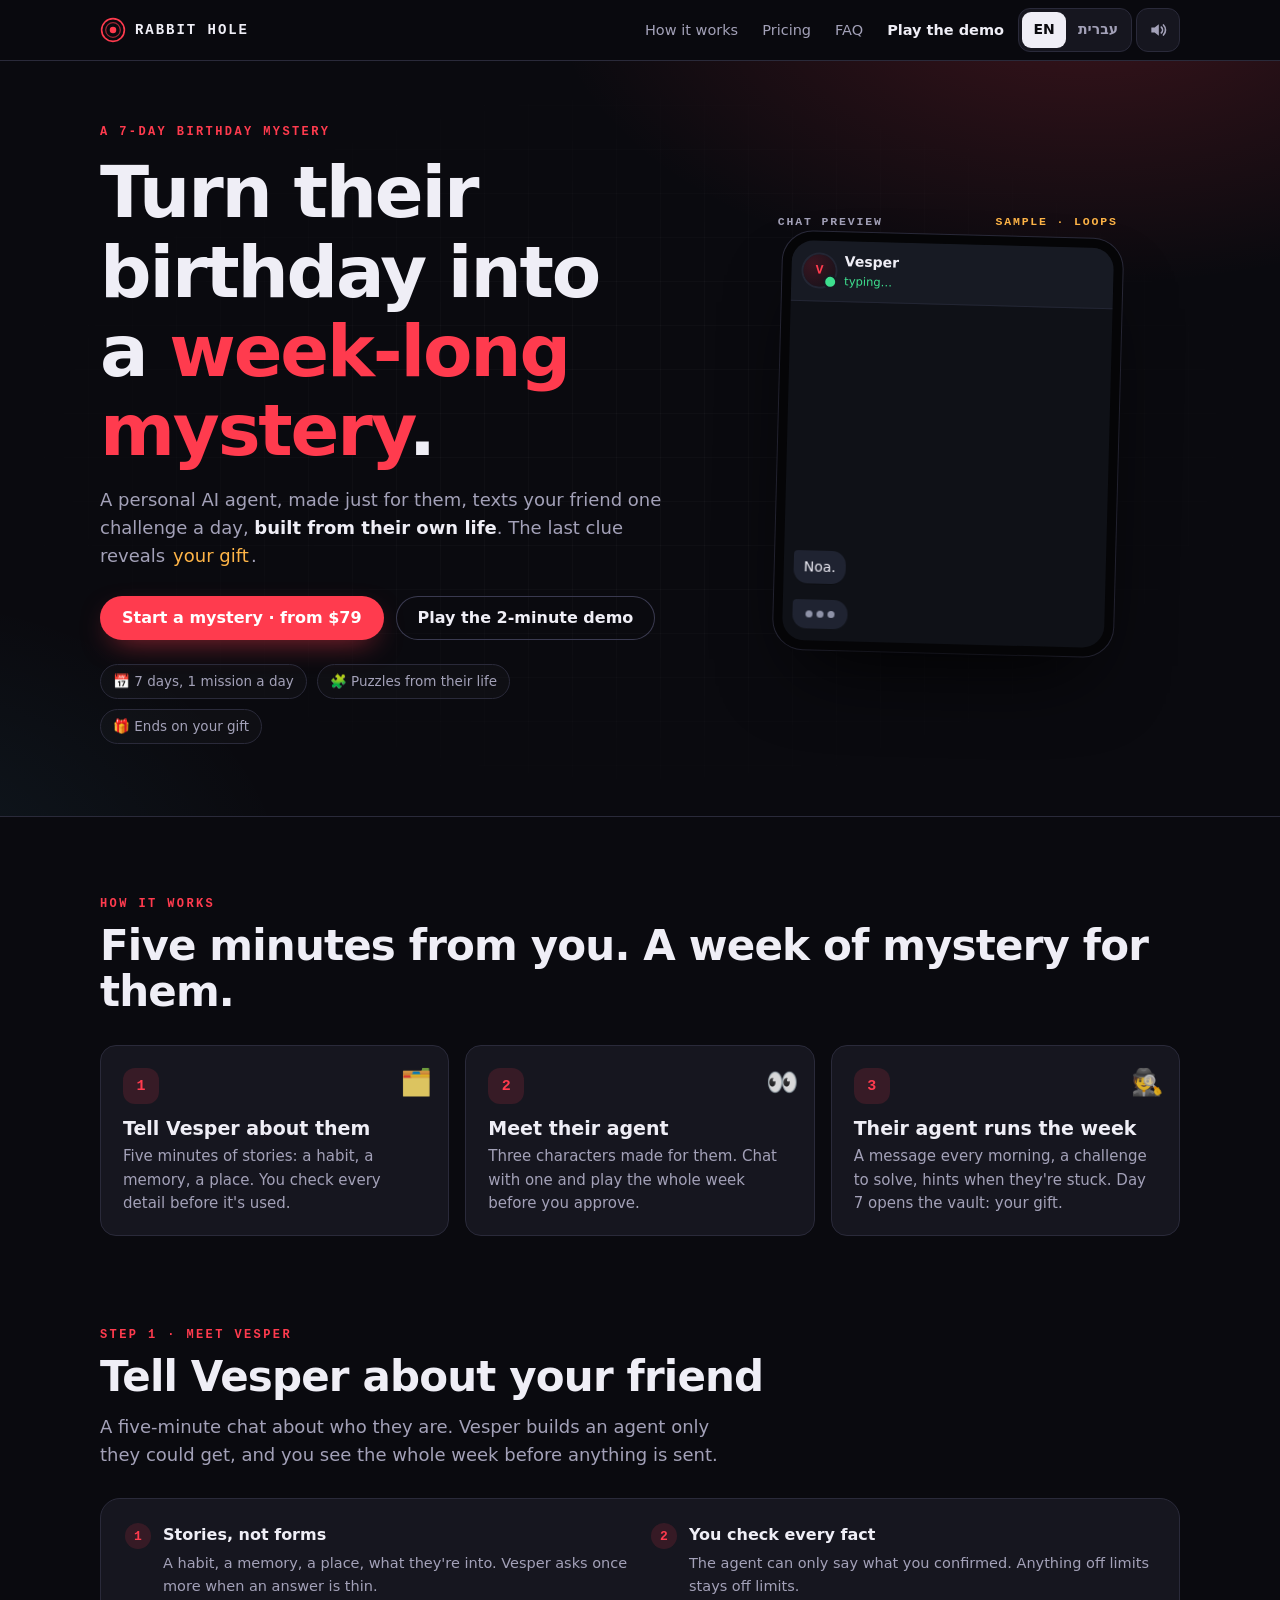
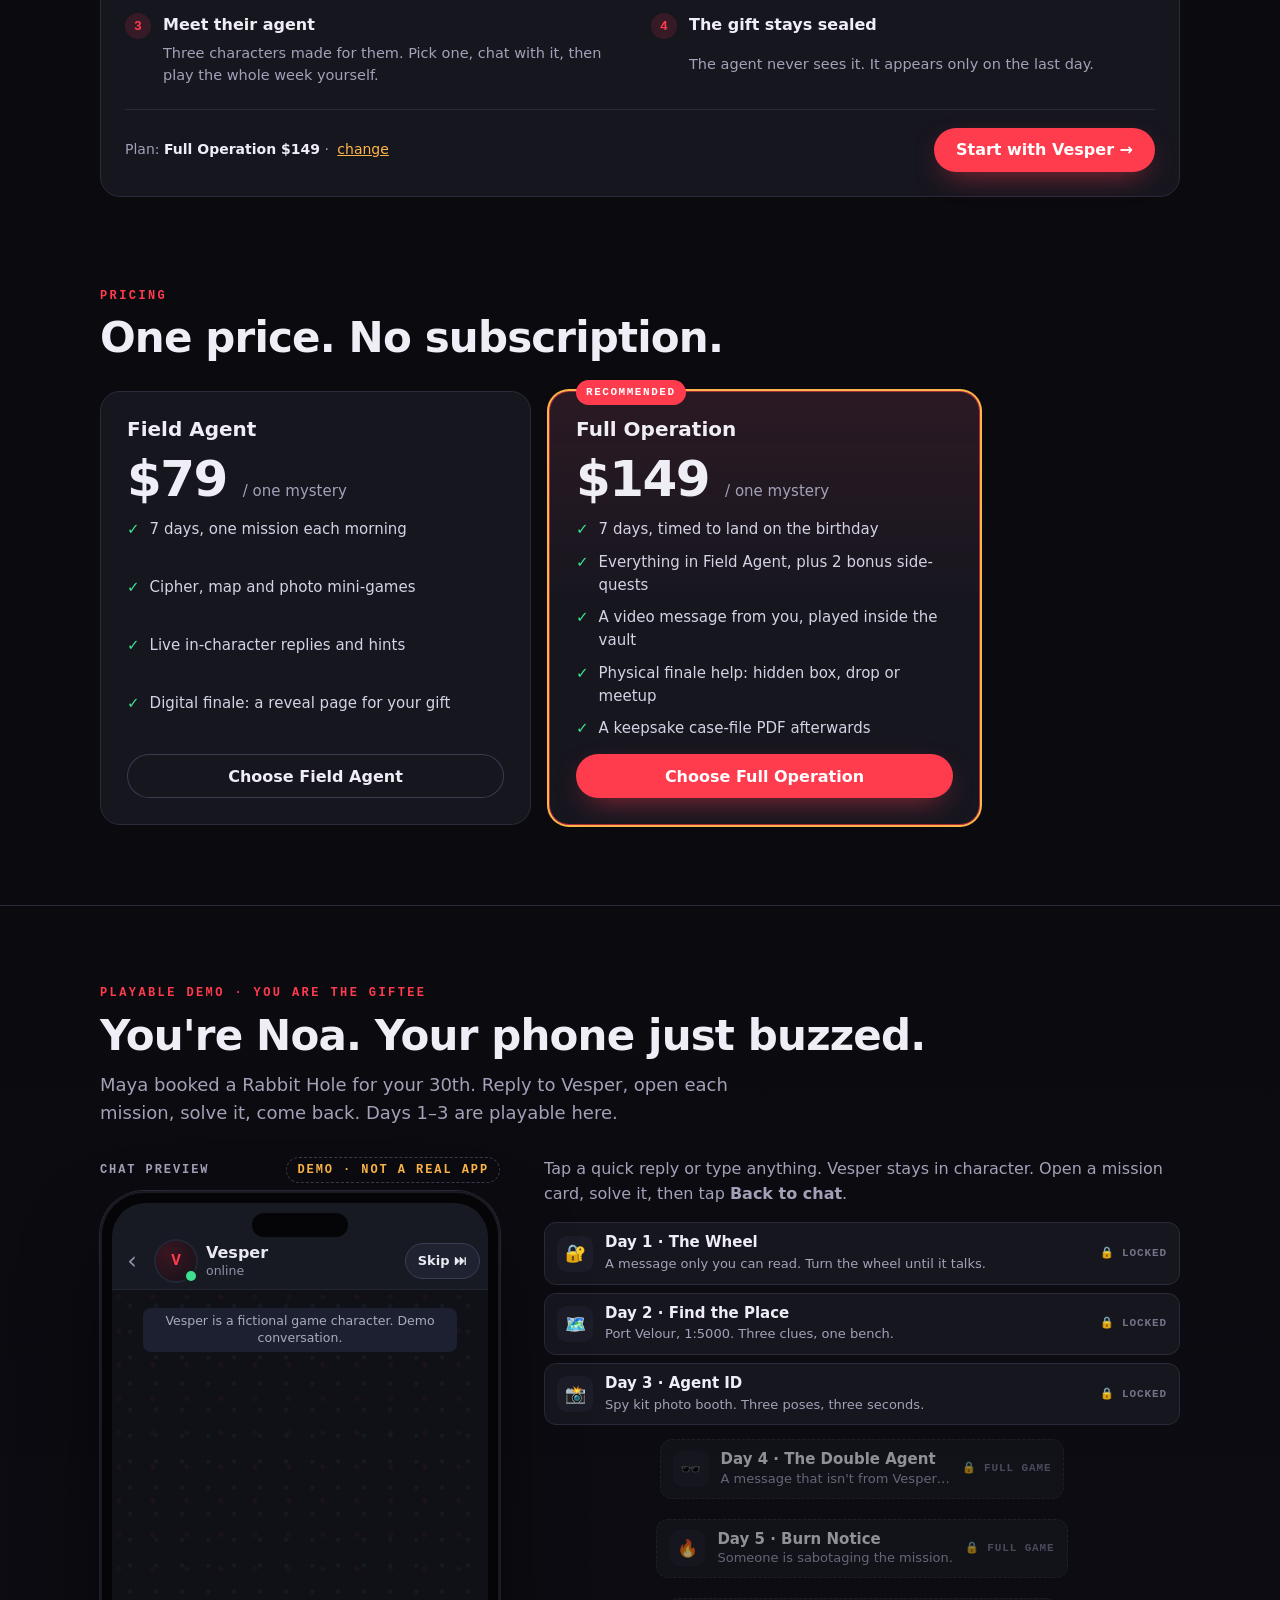
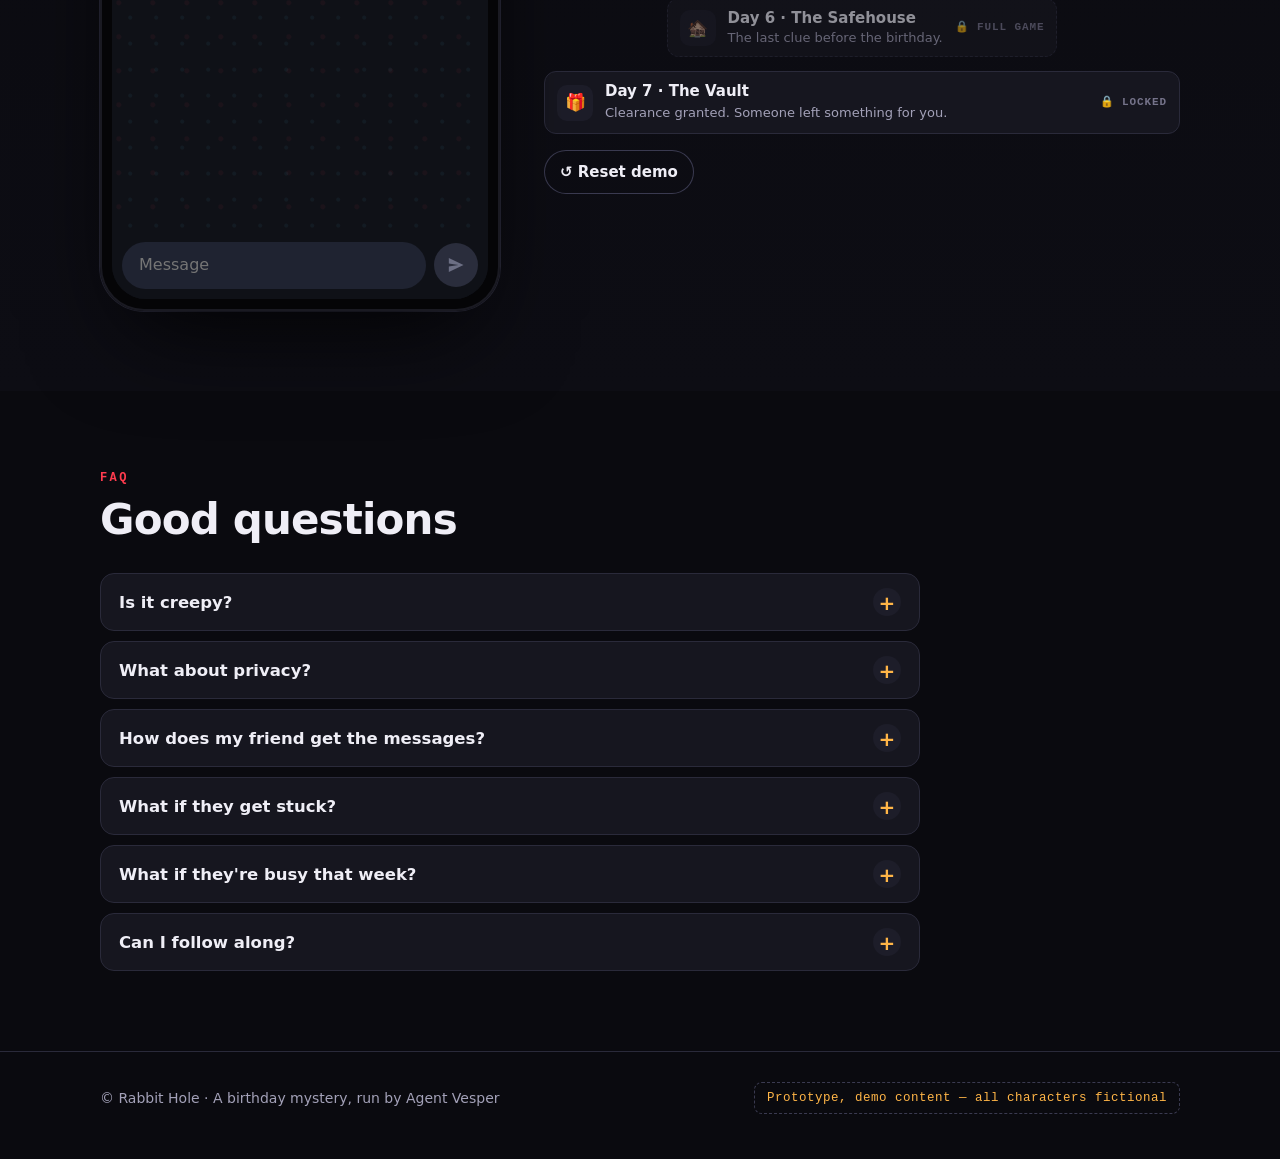
==== commit 6e8d43a9: "Rabbit Hole: fix open issues across the landing page, games and builder Landing and games: - Add a [" ====
--- a/rabbit-hole/index.html
+++ b/rabbit-hole/index.html
@@ -8,8 +8,6 @@
 <title>Rabbit Hole — Turn their birthday into a 7-day mystery</title>
 <meta name="description" content="An AI game master texts your friend one puzzle a day, built from their own life. The last clue reveals your gift.">
 <link rel="icon" href="data:image/svg+xml,%3Csvg xmlns=%22http://www.w3.org/2000/svg%22 viewBox=%220 0 32 32%22%3E%3Ccircle cx=%2216%22 cy=%2216%22 r=%2214%22 fill=%22none%22 stroke=%22%23ff3b4e%22 stroke-width=%223%22/%3E%3Ccircle cx=%2216%22 cy=%2216%22 r=%225%22 fill=%22%23ff3b4e%22/%3E%3C/svg%3E">
-<link rel="preconnect" href="https://fonts.gstatic.com" crossorigin>
-<link rel="stylesheet" href="https://fonts.googleapis.com/css2?family=Heebo:wght@400;500;700;800;900&display=swap" media="print" onload="this.media='all'">
 <link rel="stylesheet" href="assets/rh.css">
 <link rel="stylesheet" href="assets/landing.css">
 </head>
@@ -37,7 +35,7 @@
     <div>
       <div class="eyebrow" data-t="heroEyebrow">A 7-day birthday mystery</div>
       <h1 data-th="heroH1">Turn their birthday into a <em>week-long mystery</em>.</h1>
-      <p class="lede" data-th="heroLede">Agent Vesper, an AI game master, texts your friend one puzzle a day, built from their own life. The last clue reveals <span class="redact" id="redact">your gift</span>.</p>
+      <p class="lede" data-th="heroLede">A personal AI agent, made just for them, texts your friend one challenge a day, built from their own life. The last clue reveals <span class="redact" id="redact">your gift</span>.</p>
       <div class="hero-cta">
         <a href="#dossier" class="btn" data-t="heroCta1">Start a mystery · from $79</a>
         <a href="#demo" class="btn ghost" data-t="heroCta2">Play the 2-minute demo</a>
@@ -74,87 +72,20 @@
 <section id="dossier" style="padding-top:12px">
   <div class="wrap">
     <div class="sec-head">
-      <div class="eyebrow" data-t="formEyebrow">Step 1 · The brief</div>
-      <h2 data-t="formH2">Tell us about your friend</h2>
-      <p class="lede" data-t="formLede">The more specific, the better the puzzles. You'll preview Day 1 before anything is sent.</p>
+      <div class="eyebrow" data-t="formEyebrow">Step 1 · Meet Vesper</div>
+      <h2 data-t="formH2">Tell Vesper about your friend</h2>
+      <p class="lede" data-t="formLede">A five-minute chat about who they are. Vesper builds an agent only they could get, and you see the whole week before anything is sent.</p>
     </div>
-    <form class="form-card" id="dossierForm" novalidate>
-      <div class="dossier-grid">
-        <div class="field">
-          <label for="f-name"><span data-t="fName">Friend's first name</span> <span class="req" aria-hidden="true">*</span></label>
-          <input class="input" id="f-name" name="name" data-t-ph="fNamePh" placeholder="e.g. Noa" autocomplete="off" maxlength="40" required aria-required="true">
-        </div>
-        <div class="field">
-          <label for="f-you"><span data-t="fYou">Your first name</span> <span class="req" aria-hidden="true">*</span></label>
-          <input class="input" id="f-you" name="you" data-t-ph="fYouPh" placeholder="e.g. Maya" autocomplete="given-name" maxlength="40" required aria-required="true" aria-describedby="f-you-h">
-          <small id="f-you-h" data-t="fYouH">Vesper tells them who sent the game on Day 1. No creepy anonymous stuff.</small>
-        </div>
-        <div class="field">
-          <label for="f-nick" data-t="fNick">Nickname</label>
-          <input class="input" id="f-nick" name="nick" data-t-ph="fNickPh" placeholder="e.g. Noodle" autocomplete="off" maxlength="40">
-        </div>
-        <div class="field">
-          <label for="f-street"><span data-t="fStreet">Street they grew up on</span> <span class="req" aria-hidden="true">*</span></label>
-          <input class="input" id="f-street" name="street" data-t-ph="fStreetPh" placeholder="e.g. Hadekel" autocomplete="off" maxlength="40" required aria-required="true" aria-describedby="f-street-h">
-          <small id="f-street-h" data-t="fStreetH">This becomes their Day 1 cipher.</small>
-        </div>
-        <div class="field he-only" role="radiogroup" aria-labelledby="f-g-l">
-          <span class="flabel" id="f-g-l">איך וספר תפנה אליהם?</span>
-          <div class="chips" id="genderChips"><button type="button" data-g="f" aria-pressed="true">בלשון נקבה</button><button type="button" data-g="m" aria-pressed="false">בלשון זכר</button></div>
-        </div>
-        <div class="field">
-          <span class="flabel" id="f-story-l" data-t="fStory">Story</span>
-          <div class="chips" id="storyChips" role="group" aria-labelledby="f-story-l"></div>
-        </div>
-        <div class="field full">
-          <label for="f-jokes" data-t="fJokes">An inside joke</label>
-          <textarea class="input" id="f-jokes" name="jokes" data-t-ph="fJokesPh" placeholder="e.g. Three ducks walk into a falafel stand… nobody else knows the ending" maxlength="300"></textarea>
-        </div>
-        <div class="field full">
-          <label for="f-gift"><span data-t="fGift">The gift, and how it's revealed</span> <span class="req" aria-hidden="true">*</span></label>
-          <textarea class="input" id="f-gift" name="gift" data-t-ph="fGiftPh" placeholder="e.g. Concert tickets. The final answer is the seat number." maxlength="300" required aria-required="true"></textarea>
-        </div>
-      </div>
-      <p class="form-error" id="formError" role="alert"></p>
+    <div class="form-card builder-cta">
+      <ol class="bsteps">
+        <li><b data-t="b1h">Stories, not forms</b><span data-t="b1p">A habit, a memory, a place, what they're into. Vesper asks once more when an answer is thin.</span></li>
+        <li><b data-t="b2h">You check every fact</b><span data-t="b2p">The agent can only say what you confirmed. Anything off limits stays off limits.</span></li>
+        <li><b data-t="b3h">Meet their agent</b><span data-t="b3p">Three characters made for them. Pick one, chat with it, then play the whole week yourself.</span></li>
+        <li><b data-t="b4h">The gift stays sealed</b><span data-t="b4p">The agent never sees it. It appears only on the last day.</span></li>
+      </ol>
       <div class="form-foot">
         <div class="summary" id="formSummary"></div>
-        <button class="btn" type="submit" data-t="fSubmit">Preview their Day 1 →</button>
-      </div>
-    </form>
-
-    <div class="preview" id="preview" tabindex="-1" aria-labelledby="pvTitle">
-      <div class="pv-head"><h3 id="pvTitle" data-t="pvTitle">Day 1 preview</h3><span class="pv-stamp" data-t="pvStamp">PREVIEW · NOT SENT</span></div>
-      <div class="pv-grid">
-        <div class="mini">
-          <div class="plabel"><span>Chat preview</span><span id="pvFor"></span></div>
-          <div class="mphone" style="transform:none"><div class="mscreen" style="height:auto;min-height:420px">
-            <div class="mhead"><div class="c-ava sm" aria-hidden="true">V</div><div><b>Vesper</b><small data-t="online">online</small></div></div>
-            <div class="mbody" id="pvMsgs" style="justify-content:flex-start"></div>
-          </div></div>
-        </div>
-        <div class="pv-side">
-          <p data-t="pvExplain">This is what lands on their phone on the morning of Day 1. Here's the cipher Vesper made from their street:</p>
-          <div class="minicipher">
-            <div class="lbl" data-t="pvSee">What they'll see</div>
-            <div class="tiles" id="pvCipher"></div>
-            <div class="lbl" style="margin-top:12px" data-t="pvTry">Try it: turn the wheel</div>
-            <div class="tiles dec" id="pvDecoded" aria-live="polite"></div>
-            <div class="ctrl">
-              <button type="button" class="iconbtn" id="pvMinus" data-t-aria="pvMinus" aria-label="Shift back">−</button>
-              <b id="pvShift">0</b>
-              <button type="button" class="iconbtn" id="pvPlus" data-t-aria="pvPlus" aria-label="Shift forward">+</button>
-            </div>
-          </div>
-          <div class="pv-actions">
-            <button type="button" class="btn green" id="approveBtn" data-t="pvApprove">Looks good — approve</button>
-            <button type="button" class="btn ghost" id="editBtn" data-t="pvEdit">Edit details</button>
-          </div>
-          <div class="approved" id="approved" role="status" aria-live="polite" tabindex="-1">
-            <div class="stamp" data-t="pvApprovedStamp">APPROVED</div>
-            <h4 id="apTitle"></h4>
-            <p id="apText"></p>
-          </div>
-        </div>
+        <a class="btn" href="builder.html" id="builderLink" data-t="fSubmit">Start with Vesper →</a>
       </div>
     </div>
   </div>
@@ -171,7 +102,7 @@
         <h3 data-t="t1Name">Field Agent</h3>
         <div class="price"><span data-t="t1Price">$79</span> <small data-t="perOp">/ one mystery</small></div>
         <ul>
-          <li data-t="t1a">5 days, one mission each morning</li>
+          <li data-t="t1a">7 days, one mission each morning</li>
           <li data-t="t1b">Cipher, map and photo mini-games</li>
           <li data-t="t1c">Live in-character replies and hints</li>
           <li data-t="t1d">Digital finale: a reveal page for your gift</li>
@@ -179,7 +110,7 @@
         <button class="btn ghost" type="button" data-pick="field" data-t="t1Btn">Choose Field Agent</button>
       </div>
       <div class="tier featured" data-tier="full">
-        <div class="badge" data-t="badge">MOST CHOSEN</div>
+        <div class="badge" data-t="badge">RECOMMENDED</div>
         <h3 data-t="t2Name">Full Operation</h3>
         <div class="price"><span data-t="t2Price">$149</span> <small data-t="perOp">/ one mystery</small></div>
         <ul>
--- a/rabbit-hole/assets/rh.css
+++ b/rabbit-hole/assets/rh.css
@@ -22,6 +22,7 @@
 :focus{outline:none}
 :focus-visible{outline:2px solid var(--amber);outline-offset:3px;border-radius:6px}
 ::selection{background:rgba(255,59,78,.4)}
+[hidden]{display:none!important}
 .sr{position:absolute!important;width:1px;height:1px;overflow:hidden;clip:rect(0 0 0 0);white-space:nowrap;margin:-1px}
 .mono{font-family:var(--mono)}
 .eyebrow{font:700 12px/1.2 var(--mono);letter-spacing:.2em;text-transform:uppercase;color:var(--red)}
@@ -62,6 +63,7 @@
 :lang(he) .topbar .tag{letter-spacing:.04em;font-family:var(--sans);font-size:13px}
 .topbar .tools{display:flex;gap:6px;align-items:center}
 @media (max-width:380px){.back .lbl{display:none}}
+@media (max-width:420px){.topbar .tag{font-size:10px;letter-spacing:.06em}:lang(he) .topbar .tag{font-size:12px;letter-spacing:0}}
 
 .game{width:100%;max-width:560px;margin:0 auto;padding:16px 16px 28px}
 .game h1{font-size:clamp(24px,6.4vw,32px);line-height:1.1;margin:4px 0 6px;letter-spacing:-.015em}
--- a/rabbit-hole/assets/landing.css
+++ b/rabbit-hole/assets/landing.css
@@ -62,6 +62,12 @@
 
 /* form */
 .form-card{background:var(--panel);border:1px solid var(--line);border-radius:20px;padding:24px}
+.bsteps{list-style:none;margin:0;padding:0;display:grid;grid-template-columns:repeat(2,minmax(0,1fr));gap:16px 22px;counter-reset:b}
+.bsteps li{display:grid;gap:4px;padding-inline-start:38px;position:relative;counter-increment:b;min-width:0}
+.bsteps li::before{content:counter(b);position:absolute;inset-inline-start:0;top:0;width:26px;height:26px;border-radius:50%;display:grid;place-items:center;background:rgba(255,59,78,.14);color:var(--red);font:800 13px var(--mono)}
+.bsteps b{font-size:16px}
+.bsteps span{color:var(--muted);font-size:14.5px}
+@media (max-width:640px){.bsteps{grid-template-columns:minmax(0,1fr)}}
 @media (max-width:520px){.form-card{padding:18px}}
 .dossier-grid{display:grid;grid-template-columns:1fr 1fr;gap:16px}
 @media (max-width:720px){.dossier-grid{grid-template-columns:1fr}}
@@ -162,7 +168,9 @@
 .chat-body{flex:1;min-height:0;overflow-y:auto;overflow-x:hidden;padding:10px 10px 8px;overscroll-behavior:contain;
   background:radial-gradient(circle at 20% 20%,rgba(255,59,78,.05) 0 2px,transparent 3px) 0 0/34px 34px,radial-gradient(circle at 70% 60%,rgba(89,213,255,.05) 0 1.5px,transparent 2.5px) 0 0/26px 26px,#0f1117}
 .chip-sys{display:table;margin:8px auto;padding:5px 11px;border-radius:8px;background:#1d2030;color:#a8abc0;font-size:12.5px;text-align:center;max-width:88%;line-height:1.35}
-.chip-day{display:table;margin:14px auto 8px;padding:5px 12px;border-radius:999px;background:#262a3b;color:#e9e9f1;font:700 11.5px var(--mono);letter-spacing:.12em;text-transform:uppercase;position:sticky;top:4px;z-index:1;box-shadow:0 4px 10px rgba(0,0,0,.3)}
+.day-stick{position:sticky;top:0;z-index:3;display:flex;justify-content:center;margin:10px 0 8px;padding:4px 0 0}
+.day-stick.is-stuck{background:#0f1117;box-shadow:0 -12px 0 #0f1117,0 12px 0 #0f1117}
+.chip-day{display:table;margin:0;padding:5px 12px;border-radius:999px;background:#262a3b;color:#e9e9f1;font:700 11.5px var(--mono);letter-spacing:.12em;text-transform:uppercase;box-shadow:0 4px 10px rgba(0,0,0,.3)}
 :lang(he) .chip-day{font-family:var(--sans);letter-spacing:.02em;font-size:12.5px;text-transform:none}
 .teaser{display:flex;gap:10px;align-items:center;margin:6px auto;max-width:88%;padding:9px 12px;border-radius:12px;border:1px dashed #3a3e52;background:rgba(29,32,48,.6);color:#a8abc0;font-size:13.5px}
 .teaser b{display:block;color:#e9e9f1;font-size:14px}
